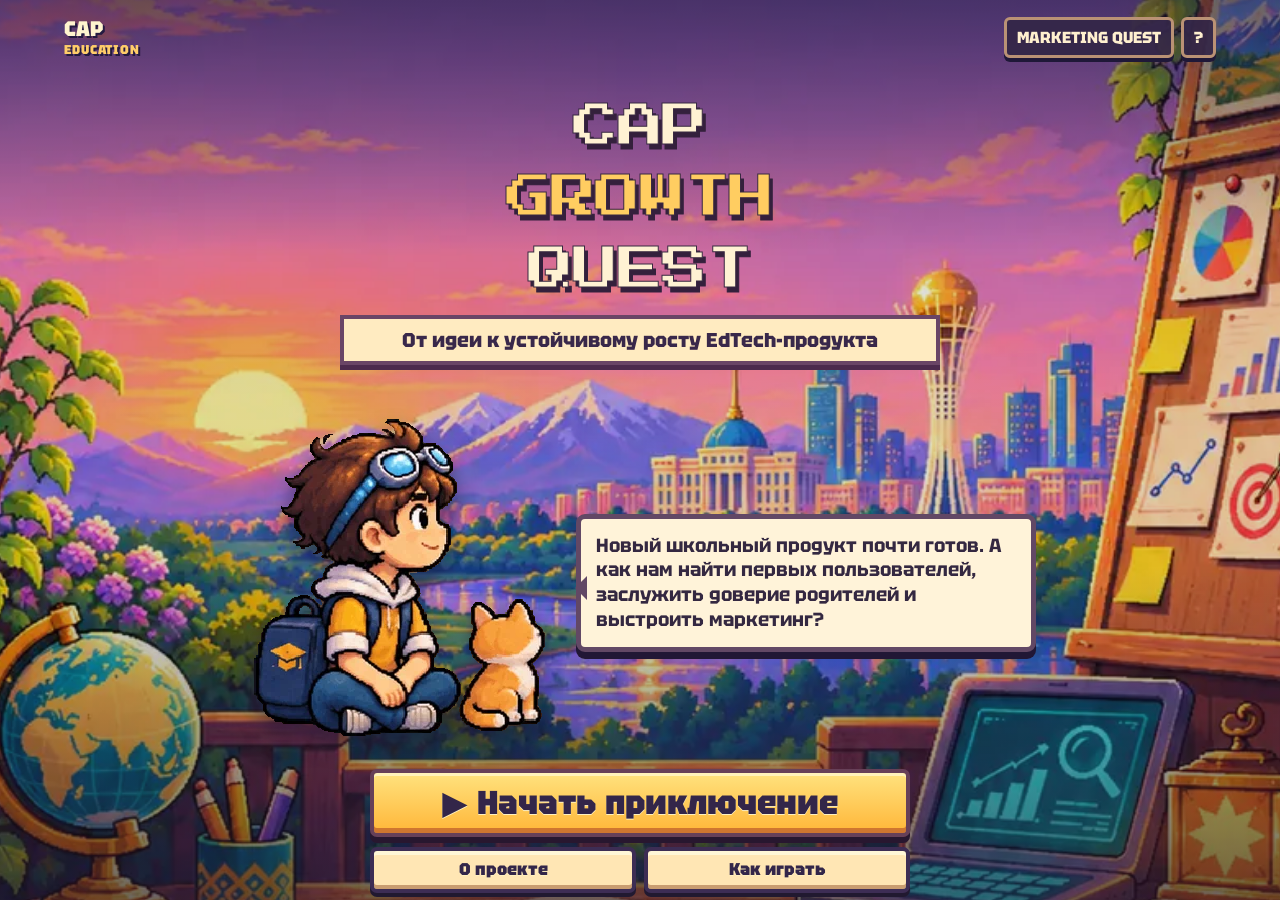
==== index.html @ b2948da9 "Disallow overlapping pipe colors: require four genuinely disjoint routes in dispersed puzzle" ====
<!doctype html>
<html lang="ru">
<head>
<meta charset="utf-8"/>
<meta name="viewport" content="width=device-width,initial-scale=1,viewport-fit=cover"/>
<meta name="theme-color" content="#211a39"/>
<meta name="description" content="CAP Growth Quest — интерактивная маркетинговая стратегия запуска EdTech-продукта в Казахстане."/>
<title>CAP Growth Quest — интерактивная маркетинговая стратегия</title>
<link rel="preconnect" href="https://fonts.googleapis.com"/>
<link rel="preconnect" href="https://fonts.gstatic.com" crossorigin/>
<link href="https://fonts.googleapis.com/css2?family=Press+Start+2P&family=Tektur:wght@400;500;600;700;800;900&display=swap" rel="stylesheet"/>
<style>
:root{--deep:#291f44;--cream:#fff0cc;--gold:#ffcb54;--ink:#332749;--wood:#9b633d;--sea:#47bba6;--shadow:#120e2b;--title:'Press Start 2P',monospace;--body:'Tektur',system-ui,sans-serif;--top:env(safe-area-inset-top,0px);--bottom:env(safe-area-inset-bottom,0px)}
*{box-sizing:border-box}html,body{margin:0;min-width:320px;width:100%;min-height:100%;background:#18122e}body{font-family:var(--body);color:#fff2d6;overflow-x:hidden;font-size:16px}button,input{font:inherit}button{cursor:pointer;touch-action:manipulation}button:focus-visible,[tabindex]:focus-visible{outline:3px dashed #ffe6a4;outline-offset:3px}button:disabled{cursor:default}#app{position:relative;min-height:100svh;min-height:100dvh;overflow:hidden;isolation:isolate}.scene{position:absolute;inset:0;display:none;overflow:hidden;min-height:100svh;min-height:100dvh}.scene.active{display:block;animation:scene-in .45s ease-out}@keyframes scene-in{from{opacity:.4}to{opacity:1}}.backdrop{position:absolute;inset:0;overflow:hidden;background:#493b75}.backdrop img{position:absolute;width:100%;height:100%;object-fit:cover;object-position:var(--focus-x,50%) var(--focus-y,65%);pointer-events:none;user-select:none;filter:brightness(.88) saturate(1.06);transform:scale(var(--zoom,1));transform-origin:50% 50%}.backdrop:after{content:"";position:absolute;inset:0;background:linear-gradient(180deg,#1b183b9a 0%,transparent 28%,transparent 63%,#21172d99 100%);pointer-events:none}.backdrop .weather{position:absolute;inset:0;pointer-events:none;opacity:.37;background:radial-gradient(ellipse 50% 8% at 50% 44%,#ffe09b55,transparent 100%);animation:glow 8s ease-in-out infinite alternate}@keyframes glow{to{opacity:.72;transform:translateY(-6px)}}
#home{--focus-x:53%;--focus-y:60%}#research{--focus-x:52%;--focus-y:70%}#strategy{--focus-x:54%;--focus-y:69%}#pilot{--focus-x:52%;--focus-y:66%}#content{--focus-x:51%;--focus-y:74%}#scale{--focus-x:53%;--focus-y:65%}#final{--focus-x:52%;--focus-y:66%}
@media(min-aspect-ratio: 11/10){#home{--focus-x:53%;--focus-y:73%;--zoom:1.05}#strategy{--focus-x:56%;--focus-y:77%;--zoom:1.02}#pilot{--focus-x:55%;--focus-y:74%;--zoom:1.02}#content{--focus-x:58%;--focus-y:75%;--zoom:1.15}#scale{--focus-x:57%;--focus-y:78%;--zoom:1.08}}
@media(min-aspect-ratio: 19/10){#content{--focus-x:61%;--focus-y:78%;--zoom:1.2}#home{--focus-y:79%;--zoom:1.1}}
.layout{position:relative;z-index:2;min-height:100svh;min-height:100dvh;width:min(100%,1320px);margin:auto;padding:calc(12px + var(--top)) clamp(14px,3vw,38px) calc(16px + var(--bottom));display:flex;flex-direction:column;gap:12px}.hud{display:flex;align-items:center;justify-content:space-between;gap:8px;min-height:50px;flex-shrink:0}.brand{font-size:clamp(13px,3.5vw,21px);font-weight:900;line-height:1;color:#fff4ce;text-shadow:2px 2px #241a41;white-space:nowrap}.brand small{font-size:.61em;display:block;color:#ffcd69;letter-spacing:.07em;margin-top:5px}.hud-right{display:flex;align-items:center;gap:7px}.hud-tag,.hud-btn{border:3px solid #ba9275;background:#332647eb;box-shadow:0 4px #1f1838;color:#fff0cf;border-radius:6px;min-height:40px;display:inline-flex;align-items:center;justify-content:center;padding:7px 10px;font-weight:800;font-size:clamp(12px,2.6vw,16px);text-decoration:none}.hud-btn{gap:7px}.hud-btn:active,.gold-btn:active,.soft-btn:active{transform:translateY(3px);box-shadow:0 1px #1f1838}.hud-tag{gap:6px}.hud-icon{width:21px;height:21px;image-rendering:pixelated}.hud-title{font-family:var(--title);font-size:clamp(7px,1.5vw,11px);letter-spacing:0;white-space:nowrap}.chap-head{padding:15px 15px 13px;border:4px solid #644461;background:#29243eea;box-shadow:0 6px #1e1832;border-radius:5px;color:#fff1d0}.chapter-kicker{font-weight:900;font-size:12px;color:#ffce72;letter-spacing:.09em}.chapter-title,.dialog-title,.final-title{font-family:var(--title);font-weight:400;font-size:clamp(11px,2.55vw,19px);line-height:1.7;margin:7px 0 8px;color:#ffe9a6;overflow-wrap:break-word}.chap-head p{margin:0;font-weight:600;line-height:1.36;font-size:clamp(14px,3vw,17px)}.spacer{flex:1;min-height:20px}.bottom-stack{display:grid;gap:10px;flex-shrink:0}.panel{background:#fff0ce;border:5px solid #6b4b69;box-shadow:0 6px #251a34,inset 0 0 0 4px #d6b58d;border-radius:6px;color:#362a4a;padding:15px 17px}.panel p{font-weight:600;font-size:clamp(14px,3.5vw,18px);line-height:1.34;margin:4px 0 12px}.panel strong{color:#4e3e62}.dialog-title{font-size:clamp(10px,2.35vw,15px);color:#4e3654;line-height:1.6;margin:0 0 8px}.guide{display:flex;align-items:center;gap:10px}.guide img{width:clamp(64px,13vw,105px);height:auto;align-self:flex-end;image-rendering:pixelated;flex-shrink:0;filter:drop-shadow(0 4px 2px #30223a66)}.guide p{margin:0;font-size:clamp(13px,3vw,17px)}.gold-btn,.soft-btn{border:4px solid #3d2d54;box-shadow:0 6px #211930,inset 0 4px #ffedac,inset 0 -5px #d9832f;background:linear-gradient(#ffdd74,#ffb83d);color:#332649;font-weight:900;font-size:clamp(17px,3.8vw,23px);min-height:55px;line-height:1.04;display:flex;align-items:center;justify-content:center;gap:8px;text-align:center;padding:10px 15px;width:100%;border-radius:7px;text-shadow:0 1px #fff1c0}.gold-btn[disabled]{filter:grayscale(.68) saturate(.5);background:#c0b1a6;box-shadow:0 4px #211930;opacity:.92;font-size:clamp(15px,3vw,19px)}.soft-btn{background:#ffe6b4;box-shadow:0 4px #211930,inset 0 4px #fff7d7,inset 0 -4px #c99d71;font-size:clamp(13px,3vw,17px);min-height:42px}.mini-icon{display:inline-block;font-size:20px;color:#76528a}.pixel-svg{width:22px;height:22px;flex-shrink:0;image-rendering:pixelated}.ui-icon{width:18px;height:18px;flex-shrink:0;image-rendering:pixelated}.progress{display:flex;gap:5px;margin-top:9px}.progress span{flex:1;height:7px;border:1px solid #d9b18a;background:#584464}.progress span.done{background:#69dbb4}
/* intro */
#home .layout{justify-content:space-between}.logo-wrap{text-align:center;margin:clamp(10px,2vh,30px) auto 0;width:min(100%,680px)}.logo-hat{display:block;width:52px;margin:0 auto 8px;filter:drop-shadow(0 3px #392343)}.main-logo{font-family:var(--title);font-size:clamp(19px,5.2vw,46px);line-height:1.55;letter-spacing:-.03em;color:#fff2d3;-webkit-text-stroke:1px #392942;filter:drop-shadow(3px 5px 0 #34203c)}.main-logo span{display:block;color:#ffcd61}.ribbon{background:#ffebc1;border:4px solid #6a4566;color:#39284a;margin:9px auto 0;padding:9px 16px;max-width:600px;box-shadow:0 5px #4c2a4d;font-weight:800;font-size:clamp(14px,3vw,20px);line-height:1.2}.home-mid{display:flex;align-items:center;justify-content:space-between;gap:12px;min-height:150px}.home-character{width:clamp(162px,28vw,380px);object-fit:contain;image-rendering:pixelated;filter:drop-shadow(0 12px 10px #1c163b88)}.speech{max-width:430px;background:#fff3d9;border:5px solid #624865;color:#342841;border-radius:9px;padding:15px 15px;box-shadow:0 7px #211735;position:relative;font-size:clamp(13px,2.9vw,19px);line-height:1.3;font-weight:700}.speech:before{content:"";position:absolute;left:-18px;top:45%;border:12px solid transparent;border-right-color:#624865}.home-actions{width:min(100%,540px);margin:0 auto}.home-actions .gold-btn{min-height:68px;font-size:clamp(22px,5.2vw,33px)}.home-sub{display:flex;gap:8px;margin-top:10px}.home-sub .soft-btn{width:50%}
/* research: panoramically explore the illustrated space */
.explore{position:relative;width:100%;height:clamp(215px,36dvh,440px);border:6px solid #a67c62;box-shadow:0 8px #2a2240;background:#251c45;overflow:hidden}.explore-scroll{height:100%;width:100%;overflow:auto hidden;scrollbar-width:none;touch-action:pan-x;overscroll-behavior-x:contain;scroll-behavior:smooth}.explore-scroll::-webkit-scrollbar{display:none}.explore-world{position:relative;height:100%;width:max(100%,760px);background:url('assets/scenes/research.webp') center center/100% 100% no-repeat}.clue{position:absolute;transform:translate(-50%,-50%);width:clamp(52px,6vw,88px);height:clamp(52px,6vw,88px);border:3px dashed #fff2c0;border-radius:50%;background:#f6bc514a;box-shadow:0 0 0 3px #322348a0,0 0 22px #ffe7ab;animation:pulse 2.4s ease-in-out infinite;color:white;display:grid;place-items:center}.clue.done{opacity:.08;pointer-events:none}.clue[data-clue="parent"]{left:19%;top:69%}.clue[data-clue="market"]{left:54%;top:74%}.clue[data-clue="feedback"]{left:87%;top:47%}@keyframes pulse{50%{box-shadow:0 0 0 4px #322348a0,0 0 9px #ffe7ab;transform:translate(-50%,-50%) scale(.91)}}.pan-arrow{position:absolute;top:38%;width:41px;height:64px;border:3px solid #e2b97f;background:#2c2246dd;color:#fff1d0;box-shadow:0 4px #211830;z-index:4;display:grid;place-items:center;font-size:23px;border-radius:5px}.pan-arrow.left{left:5px}.pan-arrow.right{right:5px}.pan-arrow:disabled{opacity:.28}.pan-bar{position:absolute;top:9px;left:28%;right:28%;height:7px;background:#252040bb;border:1px solid #ffdfaa;pointer-events:none;z-index:4}.pan-bar span{display:block;height:100%;background:#ffcc66;position:relative}.clue-chip-row{display:flex;gap:8px;flex-wrap:wrap}.clue-chip{font-size:clamp(13px,2.75vw,17px);font-weight:800;flex:1;min-width:70px;background:#4a3a5e;color:#e6d8d6;padding:6px;text-align:center;border:2px solid #80647a}.clue-chip.done{background:#316b5f;color:#ffedca;border-color:#71caa7}
/* strategy dragging */
.board{background:#28243edb;border:5px solid #a27c67;box-shadow:0 7px #241b35;padding:12px;border-radius:5px}.board-caption{font-weight:800;color:#ffe2a5;font-size:clamp(13px,2.5vw,17px);margin:0 0 8px}.road-slots{display:grid;grid-template-columns:repeat(5,minmax(0,1fr));gap:6px}.road-slot{background:#3f3a58;color:#fff4d2;border:2px dashed #d2b58b;min-height:75px;padding:6px 3px;border-radius:4px;display:flex;align-items:center;justify-content:center;flex-direction:column;gap:4px;font-size:clamp(10px,2vw,14px);font-weight:700;line-height:1.1;word-break:break-word}.road-slot:before{content:attr(data-step);font-size:11px;color:#f8d485}.road-slot.filled{background:#357667;border-style:solid;border-color:#a1e5c0}.cards-bank{display:flex;flex-wrap:wrap;gap:7px;margin-top:10px}.strategy-card{border:3px solid #754e6a;background:#ffedc6;box-shadow:0 3px #242039;padding:9px 10px;color:#3b2c50;font-weight:900;font-size:clamp(12px,2.8vw,18px);border-radius:3px;touch-action:none;min-height:43px}.strategy-card.selected{border-color:#6decc2;background:#fff8d2;box-shadow:0 0 0 3px #59ccac}.strategy-card:disabled{opacity:.38;cursor:default}.drag-ghost{position:fixed;transform:translate(-50%,-50%);z-index:100;pointer-events:none;background:#ffdf80;border:3px solid #603d67;box-shadow:0 7px #1c1533;padding:12px;color:#302544;font-weight:900;white-space:nowrap}.feedback{font-size:clamp(13px,3vw,18px);line-height:1.3;font-weight:650}.feedback.ok{color:#286b54}
/* pilot */
.funnel{background:#25213fe8;border:5px solid #97745e;box-shadow:0 7px #231832;padding:13px;display:grid;gap:9px}.funnel-kicker{font-size:12px;color:#ffe3ae;font-weight:900}.funnel-row{display:grid;grid-template-columns:repeat(3,1fr);gap:8px}.metric{border:3px solid #b18c76;background:#fff0d1;color:#382c4c;padding:10px 4px;text-align:center}.metric b{display:block;font-size:clamp(23px,5vw,38px);line-height:1.15}.metric span{font-size:clamp(12px,2.3vw,15px);font-weight:700}.issue-row{display:grid;grid-template-columns:1fr 1fr;gap:8px}.issue{border:3px solid #997880;background:#413452;color:#ffebd4;padding:11px 7px;min-height:76px;font-size:clamp(12px,2.55vw,17px);font-weight:700;line-height:1.2;text-align:center}.issue.discovered{border-color:#a0e3be;background:#266455;color:#fff8d5}.issue-title{font-weight:900;color:#ffe4aa;margin-bottom:5px}.mini-note{font-size:12px;color:#eddbc4;line-height:1.28}
/* connections */
.links-board{background:#202844ed;border:5px solid #94765f;padding:12px;box-shadow:0 7px #231b36}.links-area{position:relative;display:grid;grid-template-columns:1fr 1fr;gap:clamp(40px,13vw,140px);min-height:310px}.links-col{display:grid;grid-template-rows:repeat(4,1fr);gap:8px;z-index:2}.link-node{border:3px solid #9b7a91;border-radius:4px;background:#3f5169;color:#fff2d7;min-height:58px;padding:5px 7px;font-size:clamp(12px,2.6vw,18px);font-weight:800;line-height:1.15;display:flex;align-items:center;justify-content:center;text-align:center}.link-node.active{background:#b47a3c;border-color:#ffe4a4;color:#291f43}.link-node.done{background:#2d7b67;border-color:#91dfbd}.link-node:disabled{opacity:.86}.links-svg{position:absolute;inset:0;width:100%;height:100%;pointer-events:none;z-index:1;overflow:visible}
/* economics */
.economy{background:#fff0cf;border:5px solid #715069;box-shadow:0 7px #231a35;padding:14px 16px;color:#302344}.model-note{font-size:12px;font-weight:750;color:#785f70;margin:0 0 9px}.range-row{margin:10px 0;display:grid;gap:5px}.range-head{display:flex;justify-content:space-between;gap:8px;font-size:clamp(13px,3vw,17px);font-weight:750}.range-head b{white-space:nowrap}.range-row input{width:100%;accent-color:#a86c45;height:20px;touch-action:pan-y}.numbers{display:grid;grid-template-columns:repeat(3,1fr);gap:7px;margin-top:13px}.numbers .metric{padding:9px 4px;border-color:#b79877}.numbers .metric b{font-size:clamp(16px,4vw,27px)}.numbers .metric span{font-size:11px}.model-warning{font-size:12px;color:#675365;margin:9px 0 0;font-weight:600}.successbar{background:#533a5a;color:#fff2d4;padding:9px;margin-top:10px;font-size:14px;font-weight:750;text-align:center}.successbar.win{background:#287561}
/* finale */
.final-scroll{flex:1;min-height:0;overflow:auto;padding-right:3px;scrollbar-width:thin}.final-card{background:#fff1d2;color:#322747;border:5px solid #735069;box-shadow:0 7px #271e35;padding:16px}.final-title{text-align:center;font-size:clamp(14px,3vw,23px);color:#593d64;line-height:1.65}.final-card p{font-weight:600;font-size:clamp(14px,2.65vw,19px);line-height:1.4}.phase{border:3px solid #c79d75;background:#fff8e8;margin:10px 0;padding:12px 13px;color:#3a2c4b}.phase strong{font-family:var(--title);font-size:clamp(9px,1.6vw,12px);line-height:1.65;display:block;margin-bottom:6px;color:#386758}.phase p{margin:0;font-size:clamp(13px,2.3vw,17px)}.pill-row{display:flex;gap:6px;flex-wrap:wrap}.pill-row span{padding:5px 9px;background:#e3c99e;color:#463450;font-size:clamp(11px,2vw,14px);font-weight:800;border:2px solid #b18d73}
/* responsive refinements */
@media(max-width:640px){.layout{gap:9px}.chap-head{padding:11px 12px}.chapter-title{font-size:clamp(10px,2.65vw,13px);line-height:1.65}.chap-head p{font-size:13px}.panel{padding:11px 12px}.panel p{font-size:13px}.bottom-stack{gap:7px}.guide img{width:56px}.guide p{font-size:12px}.home-mid{flex-direction:column;align-items:stretch;justify-content:center;gap:0}.home-character{width:clamp(130px,38vw,210px);margin:auto 0 auto 0}.speech{max-width:100%;font-size:clamp(13px,3.15vw,16px);padding:12px 14px}.speech:before{top:-17px;left:30px;border:9px solid transparent;border-bottom-color:#624865}.logo-wrap{margin-top:4px}.main-logo{font-size:clamp(18px,5.5vw,26px)}.ribbon{font-size:14px;padding:8px}.home-actions .gold-btn{min-height:62px}.funnel{padding:10px;gap:7px}.explore{height:clamp(190px,33dvh,320px)}.road-slots{gap:3px}.road-slot{min-height:66px;font-size:10px;padding:5px 2px}.board{padding:10px}.cards-bank{gap:6px}.strategy-card{font-size:13px;min-height:40px;padding:6px}.links-area{min-height:265px;gap:32px}.link-node{min-height:47px;padding:3px;font-size:12px}.economy{padding:9px 12px}.range-row{margin:7px 0}.range-head{font-size:13px}.numbers .metric b{font-size:19px}}
@media(max-height:730px) and (max-width:640px){.layout{padding-top:calc(8px + var(--top));padding-bottom:calc(9px + var(--bottom));gap:6px}.hud{min-height:40px}.hud-btn,.hud-tag{min-height:33px;padding:5px 7px}.chap-head{padding:8px 10px}.chapter-title{margin:4px 0}.chapter-kicker{font-size:10px}.explore{height:27dvh;min-height:140px}.guide img{width:42px}.panel p{margin:3px 0 6px}.gold-btn{min-height:45px;padding:7px}.home-character{width:28vw}.home-mid{flex-direction:row}.speech{font-size:12px}.road-slot{min-height:53px}.links-area{min-height:215px}.link-node{min-height:38px}.economy .range-row{margin:3px 0}.model-note,.model-warning{font-size:10px}}
@media(min-width:900px){.layout{padding-inline:clamp(25px,5vw,70px)}.mission-layout{display:grid;grid-template-columns:minmax(340px,1fr) minmax(360px,1fr);grid-template-rows:auto auto 1fr;gap:22px;align-items:start}.mission-layout .hud{grid-column:1/-1}.mission-layout .chap-head{grid-column:1;grid-row:2}.mission-layout .activity{grid-column:2;grid-row:2/4;align-self:center}.mission-layout .bottom-stack{grid-column:1;grid-row:3;align-self:end}.mission-layout .spacer{display:none}.home-mid{justify-content:center}.home-character{width:320px}.speech{max-width:460px}.explore{height:min(64dvh,520px)}.road-slot{min-height:90px}.links-area{min-height:370px}.final-layout{max-width:1100px}.final-card{padding:22px}}
@media(prefers-reduced-motion:reduce){*,*:before,*:after{animation:none!important;transition:none!important;scroll-behavior:auto!important}}

/* CAP Growth Quest v7 — 16-bit illustrated responsive gameplay */
.scene{overflow-y:auto;overscroll-behavior-y:contain}.scene.active{display:block}
.layout{min-height:100dvh}.activity{position:relative;flex:0 1 auto;min-height:0}
.hud{gap:6px}.chap-head{border:4px solid #7b5170;background:linear-gradient(155deg,#302443f5,#2a2745f5);box-shadow:0 6px 0 #1c1935, inset 0 0 0 2px #c38c9a3d}
.chapter-kicker{font-weight:800;letter-spacing:.035em;color:#ffd582}.chapter-title{font-size:clamp(10px,2.7vw,17px);line-height:1.62}
.panel{background:#fff1d2;box-shadow:0 6px #241a35,inset 0 0 0 4px #e0b68a;border-color:#755071}
.dialog-title{line-height:1.7}.gold-btn{border-color:#674058;box-shadow:0 6px #28172f,inset 0 3px #fff2bb,inset 0 -5px #cf762f;background:linear-gradient(#ffe27e,#ffb638)}
/* Mission 1: preserve the photographic pixel-art composition without distortion */
.explore{height:clamp(215px,34dvh,430px);border:5px solid #a77a68;box-shadow:0 6px #291e3d;background:#251c45;flex-shrink:0}
.explore-world{position:relative;height:100%;width:auto;min-width:100%;background:url('assets/scenes/research.webp') center center / cover no-repeat}
.explore-scroll{touch-action:pan-x;overflow:auto hidden;scrollbar-width:none}
.explore-scroll:focus-visible{outline:2px solid #ffdc83;outline-offset:-3px}
.clue{width:clamp(33px,9vw,46px);height:clamp(33px,9vw,46px);border:2px solid #ffe39c;background:#f6c4533d;box-shadow:0 0 0 4px #ffcf5d55,0 0 16px #fff1a4;backdrop-filter:blur(1px);border-radius:50%;z-index:3;animation:clue-pulse 1.9s ease-in-out infinite}
.clue:before{content:"";width:9px;height:9px;background:#fff4a8;border-radius:50%;box-shadow:0 0 8px #fff1bd}
.clue.done{opacity:.08}
.clue[data-clue="parent"]{left:11.4%;top:67.5%}.clue[data-clue="market"]{left:35%;top:87%}.clue[data-clue="feedback"]{left:83.3%;top:65.7%}
@keyframes clue-pulse{50%{transform:translate(-50%,-50%) scale(.88);box-shadow:0 0 0 2px #ffcf5d55,0 0 7px #fff1a4}}
.pan-arrow{display:none!important}.pan-bar{top:10px;z-index:5;height:6px}
/* Pipes mission */
.pipes-panel,.jigsaw-panel{background:#2a2345ed;border:5px solid #b98c72;box-shadow:0 7px #1d1934,inset 0 0 0 2px #e6b58a55;border-radius:7px;padding:12px;color:#fff2d7}
.pipes-top,.jigsaw-top{display:flex;align-items:center;justify-content:space-between;gap:10px;font-weight:900;font-size:clamp(13px,3.2vw,18px);margin-bottom:9px;color:#ffe2a0}
.pipes-heading{font-family:var(--title);font-size:clamp(7px,2vw,11px);line-height:1.5}
.pipe-legend{display:grid;grid-template-columns:repeat(2,minmax(0,1fr));gap:5px;margin:0 0 8px}
.pipe-legend-item{background:#fff0ce;border:3px solid #705271;color:#332846;display:flex;gap:7px;align-items:center;min-width:0;text-align:left;padding:6px;min-height:42px;font-size:clamp(11px,2.9vw,15px);font-weight:850;line-height:1.12;border-radius:3px}
.pipe-legend-item small{display:block;font-size:.85em;opacity:.8}.pipe-legend-item.selected{box-shadow:0 0 0 3px var(--pipe-color);background:#fff9e4}.pipe-legend-item.complete{border-color:#7de6aa}
.pipe-dot{width:28px;height:28px;display:grid;place-items:center;background:var(--pipe-color);border:3px solid #403252;color:#2d2441;flex-shrink:0;font-family:var(--title);font-size:10px}
.pipe-board-wrap{display:flex;justify-content:center;overflow:hidden;padding:4px 0}
.pipe-board{display:grid;grid-template-columns:repeat(7,minmax(0,1fr));width:min(100%,360px);aspect-ratio:7 / 8;background:#3b3159;border:4px solid #856680;box-shadow:0 4px #160f2c;touch-action:none}
.pipe-cell{position:relative;min-width:0;min-height:0;aspect-ratio:1;border:1px solid #8b78915c;background:#322949;display:grid;place-items:center;cursor:crosshair;padding:0;overflow:hidden;color:#fff}
.pipe-cell:nth-child(2n){background:#362d50}.pipe-cell:focus-visible{z-index:5}
.pipe-cell svg{position:absolute;inset:0;width:100%;height:100%;overflow:visible}
.pipe-cell.pipe-endpoint{background:#3c3555;box-shadow:inset 0 0 0 2px var(--pipe-color);color:#fff;}
.pipe-cell .endpoint-glyph{font-family:var(--title);font-size:clamp(10px,2.9vw,17px);color:var(--pipe-color);text-shadow:1px 1px #171229}
.pipes-instruction,.jigsaw-instructions{font-size:clamp(12px,3vw,15px);color:#ffe8c1;line-height:1.3;margin:11px 0 8px;min-height:35px}
.pipe-actions{display:grid;grid-template-columns:1fr 1fr;gap:8px}.pipe-actions .soft-btn{min-height:37px;white-space:nowrap;font-size:clamp(12px,3vw,15px);border-width:3px;padding:7px 3px}
/* Growth laboratory */
.growth-economy{padding:12px}.growth-caption{display:flex;justify-content:space-between;align-items:center;gap:8px;font-family:var(--title);font-size:clamp(8px,2.1vw,11px);line-height:1.5;color:#ffe2a0}
.growth-caption small{font-family:var(--body);font-size:12px;font-weight:700;text-align:right;color:#f7e1c6}
.audience-value{text-align:center;background:#fff1d1;color:#3b2b53;padding:9px 7px;margin:10px 0;border:3px solid #c79d78;box-shadow:0 4px #211932}.audience-value span{display:block;font-size:13px;font-weight:800}.audience-value strong{font-family:var(--title);font-weight:400;font-size:clamp(13px,3.8vw,22px);line-height:1.75}
.tier-chips{display:grid;grid-template-columns:repeat(4,minmax(0,1fr));gap:5px;margin:10px 0 15px}.tier-chip{border:2px solid #99748d;background:#fff1cf;color:#473251;font-family:var(--body);font-size:clamp(12px,2.9vw,16px);font-weight:800;padding:6px 1px;min-height:35px}.tier-chip.active{background:#ffcd58;border-color:#fff1aa;box-shadow:0 0 0 2px #5d3e69}
.growth-economy .range-row{margin:10px 0}.growth-economy .range-head{font-size:clamp(13px,3.2vw,16px)}.growth-economy .growth-metrics{display:grid;grid-template-columns:repeat(3,minmax(0,1fr));gap:6px;margin:13px 0}
.growth-metrics .metric{padding:10px 5px;min-width:0}.growth-metrics .metric b{font-size:clamp(14px,3.45vw,23px);overflow-wrap:anywhere;line-height:1.2}.growth-metrics .metric span{font-size:clamp(10px,2.65vw,14px)}
.growth-chart{background:#28223e;border:2px solid #755673;padding:10px;display:grid;gap:7px}.chart-level{display:grid;grid-template-columns:52px 1fr 55px;gap:7px;align-items:center;font-size:clamp(11px,2.9vw,15px);font-weight:800}.chart-level>div{height:12px;background:#48365e;border:1px solid #9976a0}.chart-level i{display:block;background:linear-gradient(90deg,#50e7c0,#ffcb4e);height:100%}.chart-level b{text-align:right;font-size:12px}.growth-economy .model-warning{margin:10px 0 0;font-size:clamp(11px,2.75vw,14px);line-height:1.35}
/* Puzzle mission */
.jigsaw-panel{padding:12px}.jigsaw-top{font-family:var(--title);font-size:clamp(8px,2.1vw,12px)}
.jigsaw-board{position:relative;width:min(100%,350px);aspect-ratio:1;display:grid;grid-template-columns:repeat(3,minmax(0,1fr));grid-template-rows:repeat(3,minmax(0,1fr));margin:auto;background:linear-gradient(#2d254aca,#2d254aca),url('assets/scenes/scale.webp') center 67% / cover;border:4px solid #c69c76;box-shadow:0 5px #1b1532;overflow:hidden}
.jigsaw-slot{position:relative;min-width:0;min-height:0;overflow:hidden;background:#28213a94;border:1px dashed #e6c99d8b;display:grid;place-items:center;color:#f8dfad}
.jigsaw-slot:disabled{opacity:1}.slot-guide{font-family:var(--title);font-size:15px;opacity:.35}.jigsaw-slot.is-placed{border:1px solid #d5a671}
.jigsaw-piece{position:relative;width:100%;height:100%;border:2px solid #fff1be;box-shadow:inset 0 0 0 2px #634765;min-width:0;min-height:0;background-image:linear-gradient(#16112e35,#16112e35),url('assets/scenes/scale.webp');background-size:300% 300%;background-repeat:no-repeat;image-rendering:pixelated;display:grid;place-items:end center;text-align:center;padding:3px;cursor:grab}
.jigsaw-piece span{background:#271d42d9;color:#fff4d6;font-size:clamp(8px,2.35vw,12px);font-weight:850;line-height:1.05;width:100%;padding:3px 1px;text-shadow:1px 1px #21162b}
.jigsaw-tray{display:grid;grid-template-columns:repeat(3,minmax(0,1fr));gap:6px;min-height:84px;margin-top:7px}.jigsaw-tray .jigsaw-piece{height:clamp(53px,14vw,78px);border-width:3px}.jigsaw-tray .jigsaw-piece.selected{outline:3px solid #ffd668;outline-offset:0;filter:brightness(1.15)}
#puzzle .bottom-stack .guide img{width:clamp(58px,13vw,95px)}
@media(max-width:420px){.layout{gap:9px;padding:calc(10px + var(--top)) 12px calc(13px + var(--bottom))}.chap-head{padding:10px 12px}.chapter-title{font-size:clamp(10px,2.65vw,12px);margin:5px 0}.chap-head p{font-size:clamp(13px,3.6vw,15px)}.panel{padding:10px 12px}.panel p{font-size:13px}.dialog-title{font-size:10px}.gold-btn{min-height:49px}.explore{height:clamp(213px,32dvh,330px)}.clue-chip{font-size:clamp(12px,3vw,14px)}.pipes-panel{padding:8px}.pipe-board{width:min(100%,310px)}.pipes-instruction{margin:6px 0;font-size:12px}.pipe-legend-item{min-height:34px;padding:3px 4px}.pipe-dot{width:22px;height:22px;font-size:8px}.jigsaw-board{width:min(100%,300px)}.jigsaw-panel{padding:8px}.jigsaw-instructions{font-size:12px}.jigsaw-tray .jigsaw-piece{height:55px}.growth-economy{padding:8px}.growth-chart{padding:5px}}
@media(max-height:760px) and (max-width:480px){.explore{height:clamp(185px,29dvh,270px)}.pipes-panel{padding:6px}.pipe-board{width:min(100%,282px)}.pipe-legend-item{min-height:30px}.jigsaw-board{width:min(100%,258px)}.jigsaw-tray .jigsaw-piece{height:45px}}
@media(prefers-reduced-motion:reduce){.clue{animation:none}}


/* Finishing touches: keep exact aspect ratio on desktop, crop-free puzzle success */
@media(min-width:800px){#research .explore{width:min(100%,1100px);height:min(65vw,620px);margin-inline:auto}#research .activity{max-width:1100px;margin-inline:auto;width:100%}}
.jigsaw-piece em{font-style:normal;color:#ffda72}.jigsaw-board .jigsaw-piece{pointer-events:none}
#puzzle .jigsaw-tray:empty{display:none}

.jigsaw-tray .jigsaw-piece{touch-action:none;user-select:none}.drag-preview{box-shadow:0 6px 14px #100922aa;transform:scale(1.05);opacity:.92}

/* Mission 2: validated stage feedback; filled does not imply correct. */
#strategy .road-slot{position:relative;transition:background-color .18s,border-color .18s,box-shadow .18s}
#strategy .road-slot.filled{background:#4c425f;border-color:#c4a77f;border-style:solid;color:#fff5dd}
#strategy .road-slot.validated{background:#276b57;border:3px solid #9ae8b7;box-shadow:inset 0 0 0 2px #205b4b,0 0 9px #76e8ae55;color:#f5ffdc;opacity:1;cursor:default}
#strategy .road-slot.needs-review{background:#624054;border:3px solid #ffba67;box-shadow:inset 0 0 0 2px #78465a;color:#fff4dc}
#strategy .road-slot.validated::after,#strategy .road-slot.needs-review::after{position:absolute;top:-9px;right:-6px;width:22px;height:22px;display:grid;place-items:center;border:2px solid #322a4b;border-radius:3px;font:900 16px/1 'Tektur',sans-serif;text-shadow:none}
#strategy .road-slot.validated::after{content:'✓';background:#a2edac;color:#164d38}
#strategy .road-slot.needs-review::after{content:'!';background:#ffbd67;color:#683c28}
#strategy .road-slot:focus-visible{outline:3px solid #fff1a6;outline-offset:2px}
@media(max-width:640px){#strategy .road-slot.validated::after,#strategy .road-slot.needs-review::after{top:-8px;right:-4px;width:19px;height:19px;font-size:13px}}


/* FINITE PIPE PUZZLE — selectable inventory, rotation, eraser, and connected flow */
#content .pipe-board{touch-action:manipulation}
#content .pipe-cell{touch-action:manipulation;cursor:pointer;border-color:#b9a9bc4f}
#content .pipe-cell.pipe-used{background:#403957}
#content .pipe-cell.pipe-lit{background:#40536b;box-shadow:inset 0 0 7px #8be9ff88}
#content .pipe-cell.pipe-endpoint{cursor:default}
#content .pipe-cell:disabled{opacity:1}
#content .pipe-legend-item{min-height:39px;position:relative;padding:5px 7px}
#content .pipe-legend-item.complete{background:#d1f2d6;border-color:#79dfad}
#content .pipe-ok{font-size:21px;font-weight:900;color:#216749;margin-left:auto}
#content .pipe-inventory{display:grid;grid-template-columns:repeat(3,minmax(0,1fr));gap:6px;margin:3px 0 9px}
#content .pipe-tool{display:grid;grid-template-columns:36px minmax(0,1fr);grid-template-rows:1fr 1fr;column-gap:6px;align-items:center;min-width:0;min-height:58px;border:3px solid #977a8c;background:#f9eac9;color:#352b4a;box-shadow:0 4px #191629;padding:5px;cursor:grab;touch-action:none}
#content .pipe-tool.selected{background:#fff9e4;border-color:#78e2b8;box-shadow:0 0 0 2px #459c7d,0 4px #191629}
#content .pipe-tool:disabled{opacity:.53;cursor:default}
#content .pipe-tool-image{display:grid;place-items:center;grid-row:1/3;width:36px;height:36px;border:2px solid #796b8c;background:#3a3554}
#content .pipe-tool-image svg{width:100%;height:100%}
#content .pipe-tool-title{font-family:var(--body);font-size:clamp(12px,2.55vw,15px);font-weight:900;line-height:1.05;text-align:left}
#content .pipe-tool-qty{font-family:var(--body);font-size:clamp(12px,2.45vw,15px);font-weight:800;text-align:left;color:#674e78}
#content .pipe-erase-symbol{font:900 32px/1 var(--body);color:#ffd0aa}
#content .pipe-terminal{position:absolute;inset:0;pointer-events:none}
#content .pipe-terminal::before{content:"";position:absolute;top:39%;height:22%;width:50%;background:var(--pipe-color);border-top:2px solid #21192f;border-bottom:2px solid #21192f}
#content .pipe-terminal.start::before{left:50%}
#content .pipe-terminal.finish::before{left:0}
#content .endpoint-glyph{position:relative;z-index:1;background:#332a4b;border:2px solid var(--pipe-color);border-radius:3px;padding:1px 3px}
.pipe-ghost{position:fixed;width:46px;height:46px;transform:translate(-50%,-50%);background:#35304d;border:3px solid #ffe09a;box-shadow:0 4px #201730;pointer-events:none;z-index:999}
.pipe-ghost svg{display:block;width:100%;height:100%}
#content .pipe-actions .soft-btn:disabled{opacity:.46}
@media(max-width:420px){
 #content .pipes-panel{padding:7px}
 #content .pipe-legend{gap:4px;margin-bottom:5px}
 #content .pipe-legend-item{min-height:32px;padding:3px 5px}
 #content .pipe-inventory{gap:4px;margin:2px 0 7px}
 #content .pipe-tool{grid-template-columns:29px minmax(0,1fr);min-height:47px;padding:3px;border-width:2px;column-gap:3px}
 #content .pipe-tool-image{width:29px;height:29px}
 #content .pipe-tool-title{font-size:11px}
 #content .pipe-tool-qty{font-size:12px}
 #content .pipe-board{width:min(100%,286px)}
 #content .pipes-instruction{font-size:11px;line-height:1.25;min-height:35px}
}
@media(max-height:760px) and (max-width:480px){#content .pipe-board{width:min(100%,260px)}}



/* Mission 4 v9: compact 8x8 without map dragging or zoom. */
#content{overflow-y:auto;overflow-x:hidden;overscroll-behavior-y:contain}
#content .layout.mission-layout{
 display:flex!important;flex-direction:column;align-items:stretch;justify-content:flex-start;
 gap:10px;width:min(100%,760px);height:auto!important;min-height:100dvh!important;
 max-height:none!important;overflow:visible!important;
 padding-top:calc(12px + var(--top));padding-bottom:calc(24px + var(--bottom));
}
#content .mission-layout>.hud,#content .mission-layout>.chap-head,
#content .mission-layout>.activity-pipes,#content .mission-layout>.bottom-stack{
 position:relative;display:block;width:100%;max-width:100%;min-width:0;flex:none;
 grid-area:auto!important;grid-column:auto!important;grid-row:auto!important;
 align-self:stretch!important;inset:auto;
}
#content .mission-layout>.hud{display:flex;min-height:40px}
#content .mission-layout>.spacer{display:none!important}
#content .mission-layout>.activity-pipes{z-index:2}
#content .mission-layout>.bottom-stack{z-index:1;display:grid;gap:8px;margin-top:7px}
#content .pipes-panel{width:100%;max-width:none!important;margin:0!important;padding:10px}
#content .pipe-board-wrap{
 position:relative;display:flex;justify-content:center;align-items:center;
 width:100%;height:auto;min-height:0;overflow:visible;padding:7px 0;
 background:none;border:0;box-shadow:none;cursor:default;touch-action:manipulation;
}
#content .pipe-board{
 position:relative;left:auto;top:auto;display:grid;
 grid-template-columns:repeat(8,minmax(0,1fr));grid-template-rows:repeat(8,minmax(0,1fr));
 width:min(100%,460px);max-width:460px;min-width:0;height:auto;aspect-ratio:1;
 border:4px solid #8b6e83;box-shadow:0 5px #150f2c;
 transform:none!important;touch-action:manipulation;will-change:auto;
}
#content .pipe-cell{position:relative;width:100%;height:100%;min-width:0;min-height:0;aspect-ratio:1;touch-action:manipulation;overflow:hidden;border:1px solid #987dac66}
#content .pipe-cell.pipe-wall{background:#765a6b;border:2px solid #c39587;box-shadow:inset -4px -4px #4e405d,inset 3px 3px #d7ab82}
#content .pipe-wall-shine{position:absolute;left:12%;top:13%;width:45%;height:12%;background:#e6bf90;box-shadow:3px 10px 0 -1px #9e7187,-2px 19px 0 -1px #533d58}
#content .pipe-cell.pipe-used{background:#403857}
#content .pipe-cell.pipe-lit{background:#475775;box-shadow:inset 0 0 5px #74eaff88}
#content .pipe-cell.pipe-endpoint{cursor:default;background:#312946;border:2px solid var(--pipe-color);box-shadow:inset 0 0 6px var(--pipe-color)}
#content .pipe-terminal{position:absolute;inset:0;pointer-events:none}
#content .pipe-terminal::before{content:'';position:absolute;background:var(--pipe-color);border:2px solid #22192f}
#content .pipe-terminal.pipe-t-E::before{left:50%;top:39%;width:50%;height:22%}
#content .pipe-terminal.pipe-t-W::before{left:0;top:39%;width:50%;height:22%}
#content .pipe-terminal.pipe-t-N::before{left:39%;top:0;width:22%;height:50%}
#content .pipe-terminal.pipe-t-S::before{left:39%;top:50%;width:22%;height:50%}
#content .endpoint-glyph{position:relative;z-index:1;font-size:clamp(11px,3vw,15px);border:2px solid var(--pipe-color);background:#332a4b;color:#fff5cf;padding:1px 2px}
#content .pipe-legend-item{min-height:34px}
#content .pipe-inventory{margin-top:5px}
#content .pipes-instruction{font-size:12px;line-height:1.25;margin:7px 0 5px;min-height:0}
#content .pipe-actions .soft-btn{min-height:33px}
#content .bottom-stack .panel,#content .bottom-stack .gold-btn{position:relative;inset:auto;transform:none;width:100%}
@media(max-width:420px){
 #content .layout.mission-layout{gap:8px}
 #content .chap-head{padding:9px 11px}
 #content .chap-head p{font-size:13px;line-height:1.3}
 #content .pipe-legend{gap:4px;margin-bottom:4px}
 #content .pipe-legend-item{min-height:31px}
 #content .pipe-inventory .pipe-tool{min-height:43px}
 #content .pipes-instruction{font-size:11px}
 #content .pipe-actions .soft-btn{min-height:30px}
 #content .pipe-board{width:min(100%,355px)}
 #content .bottom-stack .guide img{width:58px}
 #content .bottom-stack .guide p{font-size:13px}
}
@media(min-width:900px){#content .layout.mission-layout{width:min(100%,840px);padding-inline:clamp(22px,3vw,40px)}#content .pipe-board{width:min(100%,500px);max-width:500px}}


/* Research Mission: desktop mouse drag + wheel + visible panorama arrows. */
#research .explore{position:relative}
#research .explore-scroll{cursor:grab;scroll-behavior:auto!important;overscroll-behavior-x:contain;user-select:none;-webkit-user-select:none}
#research .explore-scroll.research-dragging{cursor:grabbing}
#research .explore-scroll .clue{user-select:none;-webkit-user-select:none}
#research .pan-arrow{display:grid!important;position:absolute;z-index:7;top:50%;transform:translateY(-50%);width:42px;height:55px;min-height:0;place-items:center;padding:0;font-size:24px;line-height:1;color:#fff5ca;border:3px solid #efc68e;border-radius:5px;background:#2f254dcc;box-shadow:0 4px #1a1532;opacity:1;touch-action:manipulation}
#research .pan-arrow.left{left:6px}
#research .pan-arrow.right{right:6px}
#research .pan-arrow:disabled{opacity:.22;pointer-events:none}
#research .research-pan-help{position:absolute;left:50%;bottom:10px;transform:translateX(-50%);z-index:5;background:#272038db;border:1px solid #ffdda0a8;box-shadow:0 2px #110d25;color:#fff3d4;font-size:clamp(10px,1.2vw,12px);font-weight:800;line-height:1.25;white-space:nowrap;padding:4px 8px;pointer-events:none;text-shadow:0 1px #151025}
#research .pan-bar{top:9px;z-index:6}
@media(min-width:900px){
 #research .layout.mission-layout{grid-template-columns:minmax(300px,.88fr) minmax(425px,1.12fr);grid-template-rows:auto auto 1fr;align-items:start;gap:15px 22px}
 #research .mission-layout>.activity{align-self:start}
 #research .mission-layout>.bottom-stack{align-self:start}
 #research .explore{height:clamp(310px,51dvh,480px)!important}
}
@media(max-width:600px){
 #research .pan-arrow{width:29px;height:40px;font-size:17px;border-width:2px}
 #research .pan-arrow.left{left:2px}
 #research .pan-arrow.right{right:2px}
 #research .research-pan-help{font-size:9px;bottom:5px;max-width:80%;overflow:hidden;text-overflow:ellipsis}
}


/* Four marketing achievements: hidden until the matching flow is connected. */
#content .pipe-achievement-chip{position:relative;min-width:0;gap:6px;transition:background .2s,border-color .2s}
#content .pipe-achievement-chip.locked{background:#40354f;border-color:#776478;color:#dbcce2;box-shadow:inset 0 0 0 2px #261e38}
#content .pipe-achievement-chip.locked .pipe-dot{filter:saturate(.72);opacity:.9}
#content .pipe-achievement-chip.locked .pipe-secret-name{opacity:.73}
#content .pipe-achievement-chip.unlocked{background:#fff0cf;color:#36294a;border-color:var(--pipe-color)}
#content .pipe-achievement-chip.complete{background:#dcf8e1;border-color:#7adca2;box-shadow:inset 0 0 0 2px #84dca53d}
#content .pipe-secret-name{display:block;flex:1;min-width:0;overflow-wrap:anywhere;font-size:clamp(9px,1.65vw,13px);font-weight:900;line-height:1.15}
#content .pipe-secret-name>span{display:block}
#content .pipe-secret-name small{font-family:var(--body);font-size:clamp(10px,1.6vw,12px);letter-spacing:0;font-weight:800;margin-top:4px;opacity:1}
#content .pipe-secret-state{flex-shrink:0;margin-left:auto;font-size:14px}
#content .pipe-achievement-chip.unlocked .pipe-secret-state{color:#357664}
#content .pipe-achievement{width:100%;display:flex;gap:10px;align-items:center;background:linear-gradient(120deg,#274d47,#314755);border:3px solid var(--pipe-color,#9deacb);box-shadow:inset 0 0 0 2px #17313e,0 4px #16152b;padding:10px 12px;margin:4px 0 12px;color:#fff9de}
#content .pipe-achievement[hidden]{display:none!important}
#content .pipe-achievement-icon{width:36px;height:36px;flex-shrink:0;display:grid;place-items:center;color:var(--pipe-color);font-size:29px;text-shadow:0 0 12px var(--pipe-color)}
#content .pipe-achievement>div{flex:1;min-width:0;display:grid;gap:3px}
#content .pipe-achievement strong{font-family:var(--title);font-size:clamp(8px,1.3vw,10px);color:#ffe1a1;line-height:1.45}
#content .pipe-achievement b{font-size:clamp(14px,2.35vw,19px);color:var(--pipe-color);line-height:1.2}
#content .pipe-achievement small{font-size:clamp(11px,1.8vw,13px);line-height:1.25;color:#ecf9e9}
@keyframes pipe-achievement-reveal{0%{opacity:.1;transform:translateY(-7px) scale(.97)}60%{opacity:1;transform:translateY(2px) scale(1.01)}100%{opacity:1;transform:none}}
#content .pipe-just-unlocked{animation:pipe-achievement-reveal .48s steps(5,end)}
@media(max-width:430px){
 #content .pipe-achievement-chip{min-height:40px;gap:4px;padding:5px 4px}
 #content .pipe-secret-name{font-size:10px}
 #content .pipe-secret-name small{font-size:10px}
 #content .pipe-secret-state{font-size:11px}
 #content .pipe-achievement{padding:7px;gap:6px}
 #content .pipe-achievement-icon{width:27px;height:27px;font-size:22px}
}
@media(prefers-reduced-motion:reduce){#content .pipe-just-unlocked{animation:none}}


/* Mission 2: instant correct/incorrect validation and draggable placed cards. */
#strategy .road-slot{touch-action:none;-webkit-user-select:none;user-select:none}
#strategy .road-slot.filled{cursor:grab;opacity:1}
#strategy .road-slot.filled:active{cursor:grabbing}
#strategy .road-slot.validated{background:#226a51;border:3px solid #74edaa;box-shadow:inset 0 0 0 2px #16543f,0 0 11px #5bd99777;color:#f6ffda;cursor:grab}
#strategy .road-slot.needs-review{background:#8c3346;border:3px solid #ff6680;box-shadow:inset 0 0 0 2px #632b3b,0 0 10px #f2547077;color:#fff5e9;cursor:grab}
#strategy .road-slot.needs-review::after{content:'×';background:#ff7890;color:#562139;border-color:#522a43;font-weight:900}
#strategy .road-slot.validated::after{content:'✓';background:#a2efb8;color:#164d38}
#strategy .strategy-source{opacity:.55!important;transform:scale(.97)}
#strategy .strategy-card{touch-action:none;-webkit-user-select:none;user-select:none}
.strategy-moving-ghost{max-width:min(220px,65vw);white-space:normal;line-height:1.15;text-align:center;z-index:1000}
#strategy #strategy-check:disabled{opacity:.68;cursor:default}
@media(max-width:580px){#strategy .road-slot.filled{font-size:clamp(10px,2.3vw,13px)}#strategy .road-slot.needs-review::after,#strategy .road-slot.validated::after{top:-8px;right:-5px}}


/* 4x4 fifteen puzzle; tiled pixel-art image and one open space. */
#puzzle .fifteen-panel{max-width:100%;padding:clamp(8px,1.8vw,16px)}
#puzzle .fifteen-mini-stats{display:flex;justify-content:space-between;gap:9px;align-items:center;padding:6px 0 10px;color:#f9dfae;font-family:var(--title);font-size:clamp(7px,1vw,10px);line-height:1.5}
#puzzle .fifteen-mini-stats strong{color:#7ef0ce;white-space:nowrap}
#puzzle .jigsaw-board.fifteen-board{display:grid;grid-template-columns:repeat(4,minmax(0,1fr));grid-template-rows:repeat(4,minmax(0,1fr));gap:clamp(3px,.7vw,7px);width:min(100%,480px);max-width:480px;aspect-ratio:1;margin:8px auto 12px;padding:clamp(5px,.8vw,9px);background:#241e40;border:5px solid #c69b7b;box-shadow:inset 0 0 0 3px #49395e,0 7px #17122d;touch-action:none;overflow:hidden;outline-offset:3px}
#puzzle .fifteen-cell{position:relative;display:grid;place-items:center;min-width:0;min-height:0;aspect-ratio:1;width:100%;height:100%;border-radius:4px;padding:0;overflow:hidden;touch-action:none;user-select:none;-webkit-user-select:none}
#puzzle .fifteen-tile{background-image:linear-gradient(180deg,#28214755,#2015319c),url('assets/scenes/scale.webp');background-repeat:no-repeat;background-size:100%,400% 400%;background-position:center,var(--tile-x) var(--tile-y);image-rendering:pixelated;border:3px solid #bf9b82;box-shadow:inset 0 3px #f7d29d,inset 0 -5px #5b425e,0 3px #120d28;color:#fff6ce;text-shadow:2px 2px #33213f,-1px -1px #33213f;font-family:var(--title);font-size:clamp(15px,3.9vw,30px);font-weight:400;line-height:1;cursor:default}
#puzzle .fifteen-movable{border-color:#f6cb76;box-shadow:inset 0 3px #fff0ba,inset 0 -5px #826090,0 0 7px #ffd48a8c;cursor:pointer}
#puzzle .fifteen-tile:active{filter:brightness(1.25)}
#puzzle .fifteen-empty{background:repeating-linear-gradient(135deg,#28203c 0 9px,#352a48 9px 18px);border:3px dashed #866c8b;box-shadow:inset 0 0 8px #100b21;cursor:default}
#puzzle .fifteen-empty:disabled{opacity:1}
#puzzle .fifteen-cell:focus-visible{outline:3px solid #fff5b0;outline-offset:-4px;z-index:2}
#puzzle .fifteen-actions{display:grid;grid-template-columns:1fr 1fr;gap:8px;margin-top:9px}
#puzzle .fifteen-actions .soft-btn{min-height:37px;white-space:nowrap;font-size:clamp(12px,2.4vw,15px);border-width:3px;padding:7px}
#puzzle .fifteen-actions .soft-btn:disabled{opacity:.42}
#puzzle .fifteen-panel .jigsaw-instructions{min-height:0;margin:10px 0 4px;font-size:clamp(12px,2vw,14px);line-height:1.32}
@media(max-width:520px){#puzzle .jigsaw-board.fifteen-board{width:min(100%,380px);gap:3px;border-width:3px;padding:5px}#puzzle .fifteen-tile{border-width:2px;font-size:clamp(13px,4.8vw,22px)}#puzzle .fifteen-mini-stats{font-size:8px}}


/* Invisible-exploration hotspots: subtle translucent pulses, no labels on image. */
#research .clue{
 width:clamp(43px,5vw,53px);height:clamp(43px,5vw,53px);
 border:0;background:transparent;box-shadow:none;overflow:visible;isolation:isolate;
 display:grid;place-items:center;opacity:1;
 animation:none;cursor:pointer;-webkit-tap-highlight-color:transparent;
}
#research .clue::before{
 content:"";position:relative;inset:auto;width:21px;height:21px;
 background:radial-gradient(circle,#fff7d9ac 0 17%,#ffe3a25b 36%,#ffd68b18 66%,transparent 78%);
 border:1px solid #fff8e06e;border-radius:50%;
 box-shadow:0 0 10px 4px #ffe09b45,0 0 22px #fff1bb24;
 opacity:.16;transform:scale(.72);
 animation:research-soft-pulse 6.6s ease-in-out infinite;
 pointer-events:none;
}
#research .clue::after{
 content:"";position:absolute;inset:0;border-radius:50%;
 background:radial-gradient(circle,#fff6cb28 0,transparent 65%);
 opacity:0;transform:scale(.6);pointer-events:none;
 animation:research-soft-aura 6.6s ease-in-out infinite;
}
#research .clue[data-clue="parent"]{left:10.5%;top:68.5%}
#research .clue[data-clue="market"]{left:88%;top:38.5%}
#research .clue[data-clue="feedback"]{left:61%;top:58%}
#research .clue[data-clue="market"]::before,#research .clue[data-clue="market"]::after{animation-delay:-2.2s}
#research .clue[data-clue="feedback"]::before,#research .clue[data-clue="feedback"]::after{animation-delay:-4.4s}
@keyframes research-soft-pulse{
 0%,28%,100%{opacity:.13;transform:scale(.65);box-shadow:0 0 4px #ffe09b18}
 42%{opacity:.78;transform:scale(1.12);box-shadow:0 0 14px 5px #fff1be75}
 55%{opacity:.25;transform:scale(.85);box-shadow:0 0 8px 2px #ffe09b32}
}
@keyframes research-soft-aura{
 0%,26%,65%,100%{opacity:0;transform:scale(.65)}
 42%{opacity:.65;transform:scale(1.22)}
}
#research .clue:is(:hover,:focus-visible)::before{
 opacity:.95!important;transform:scale(1.08)!important;
 background:radial-gradient(circle,#fff9e1e0,#ffe5a279 55%,transparent 76%);
 box-shadow:0 0 16px #fff0b2b5!important;
 animation-play-state:paused;
}
#research .clue:is(:hover,:focus-visible)::after{opacity:.5;animation-play-state:paused}
#research .clue:focus-visible{outline:2px solid #fff0b2;outline-offset:-3px;border-radius:50%}
#research .clue.done{opacity:1;pointer-events:auto;background:transparent;border:0;box-shadow:none;animation:none}
#research .clue.done::before{
 content:"✓";display:grid;place-items:center;
 width:18px;height:18px;background:#2d755eb3;color:#d3ffdb;
 font:800 12px/1 var(--body);border:1px solid #a4efc0a8;
 box-shadow:0 0 7px #73e5ad52;opacity:.8;transform:scale(1);
 animation:none;
}
#research .clue.done::after{content:none;animation:none}
@media(max-width:600px){
 #research .clue{width:44px;height:44px}
 #research .clue::before{width:20px;height:20px}
 #research .clue.done::before{width:17px;height:17px;font-size:11px}
}
@media(prefers-reduced-motion:reduce){
 #research .clue::before,#research .clue::after{animation:none}
 #research .clue::before{opacity:.5;transform:scale(1)}
 #research .clue.done::before{opacity:.8}
}
#research .clue-chip-row{gap:7px;align-items:stretch}
#research .clue-chip{display:flex;align-items:center;justify-content:center;gap:5px;min-height:35px;background:#3b3051;color:#f6e9d8;border:2px solid #947894;font-size:clamp(10px,1.6vw,14px);font-weight:900;letter-spacing:.025em;transition:background .2s,box-shadow .2s}
#research .clue-chip::after{content:'?';font-family:var(--title);font-size:9px;margin-left:auto;opacity:.6}
#research .clue-chip.done{background:#276b54;color:#fff6d4;border-color:#90f0bd;box-shadow:inset 0 0 0 2px #1b513e,0 0 9px #69e0a35c}
#research .clue-chip.done::after{content:'✓';opacity:1;color:#b7ffd3}
#research .research-chip-symbol{font-family:var(--title);font-size:clamp(10px,1.5vw,13px);color:#ffe19d}
#research .clue-chip.done .research-chip-symbol{color:#b7ffda}
#research .bottom-stack .panel{border-color:#b68a7c}
#research #research-copy{line-height:1.35}
#modal.research-reveal .modal-card{position:relative;border:4px solid var(--research-accent,#f4d99b);box-shadow:inset 0 0 0 3px #3c2b50,0 9px #161128;padding-top:clamp(25px,4vw,37px)}
#modal.research-reveal .modal-card::before{content:'✦  ОТКРЫТО НОВОЕ НАПРАВЛЕНИЕ';position:absolute;top:-3px;left:-3px;right:-3px;background:linear-gradient(90deg,#493157,#2f334e);color:var(--research-accent,#ffdeae);border:3px solid var(--research-accent,#ffdeae);font:400 clamp(7px,1.3vw,10px)/1.5 var(--title);text-align:center;padding:5px 8px}
#modal.research-reveal #modal-title{color:var(--research-accent,#ffdeae);text-transform:uppercase;font-size:clamp(12px,2.3vw,19px);line-height:1.5;margin-top:10px}
#modal.research-reveal #modal-copy{line-height:1.5;font-size:clamp(13px,2.2vw,17px)}
#modal.research-reveal #modal-close{background:linear-gradient(#fce1a2,#f8b85a);color:#382744}
@media(max-width:600px){
 #research .clue-chip{min-width:0;padding:4px;gap:3px;font-size:clamp(9px,2.5vw,12px)}
 #research .research-chip-symbol{font-size:10px}
}


</style>
</head>
<body>
<main id="app" aria-label="CAP Growth Quest — интерактивная маркетинговая стратегия">
  <section class="scene active" id="home" aria-label="Главная страница">
    <div class="backdrop"><img src="assets/scenes/home.webp" alt=""/><div class="weather"></div></div>
    <div class="layout">
      <div class="hud"><div class="brand">CAP <small>EDUCATION</small></div><div class="hud-right"><span class="hud-tag">MARKETING QUEST</span><button class="hud-btn" id="home-info" aria-label="Об игре">?</button></div></div>
      <div class="logo-wrap"><div class="main-logo">CAP <span>GROWTH</span> QUEST</div><div class="ribbon">От идеи к устойчивому росту EdTech-продукта</div></div>
      <div class="spacer"></div>
      <div class="home-mid"><picture><source srcset="assets/characters/hero-petting.webp" type="image/webp"><img class="home-character" src="assets/characters/hero-petting.gif" alt="Мальчик в очках и рыжий кот спокойно сидят и смотрят на закат; мальчик гладит кота"/></picture><div class="speech">Новый школьный продукт почти готов. А как нам найти первых пользователей, заслужить доверие родителей и выстроить маркетинг?</div></div>
      <div class="home-actions"><button class="gold-btn" id="start">▶ Начать приключение</button><div class="home-sub"><button class="soft-btn" id="about">О проекте</button><button class="soft-btn" id="how">Как играть</button></div></div>
    </div>
  </section>

  <section class="scene" id="research" aria-label="Миссия 1: открой потенциал CAP Education">
    <div class="backdrop"><img src="assets/scenes/research.webp" alt=""/><div class="weather"></div></div>
    <div class="layout mission-layout">
      <header class="hud"><button class="hud-btn" data-menu>← Меню</button><span class="hud-title">01 / 06</span><div class="hud-tag">◈ <span data-coins>0</span></div></header>
      
      <div class="activity"><div class="explore"><div class="explore-scroll" id="explore-scroll" tabindex="0" aria-label="Панорама исследовательской комнаты. На компьютере зажми левую кнопку мыши и тащи картинку; можно также использовать колесо мыши и стрелки. На телефоне проведи пальцем."><div class="explore-world" id="explore-world"><button class="clue" data-clue="parent" aria-label="Открыть масштабирование: глобус"></button><button class="clue" data-clue="market" aria-label="Открыть данные: аналитика"></button><button class="clue" data-clue="feedback" aria-label="Открыть влияние: город за окном"></button></div></div><button class="pan-arrow left" id="pan-left" type="button" aria-label="Прокрутить панораму влево" title="Листать влево">❮</button><button class="pan-arrow right" id="pan-right" type="button" aria-label="Прокрутить панораму вправо" title="Листать вправо">❯</button><div class="pan-bar" aria-hidden="true"><span id="pan-thumb"></span></div><div class="research-pan-help">↔ Листай панораму · нажимай на объекты</div></div></div>
      <div class="spacer"></div>
      <div class="bottom-stack"><div class="research-nav"><button class="soft-btn research-back" type="button" data-menu>← Назад</button><button class="gold-btn" id="research-next" disabled>Открыто 0 из 3</button></div><div class="panel"><div class="dialog-title" id="research-status">Три опоры роста</div><p id="research-copy">Найди аналитическую доску, глобус и город за окном. Каждая находка раскроет часть будущего CAP.</p><div class="clue-chip-row" role="group" aria-label="Три опоры потенциала"><span class="clue-chip" data-chip="market"><span class="research-chip-symbol">▥</span> ДАННЫЕ</span><span class="clue-chip" data-chip="parent"><span class="research-chip-symbol">◎</span> МАСШТАБ</span><span class="clue-chip" data-chip="feedback"><span class="research-chip-symbol">✦</span> ВЛИЯНИЕ</span></div></div></div>
    <div class="chap-head"><div class="chapter-kicker">МИССИЯ 01 · ПОТЕНЦИАЛ CAP EDUCATION</div><h1 class="chapter-title">Открой потенциал CAP Education</h1><p>Три опоры роста CAP: данные, масштаб, влияние.</p><div class="mission-progress-meta"><span>МАРШРУТ РОСТА</span><strong>01 / 06</strong></div><div class="progress" data-progress></div></div>
</div>
  </section>

  <section class="scene" id="strategy" aria-label="Миссия 2: поймай пять кристаллов и зажги экраны стратегии">
  <div class="backdrop"><img src="assets/scenes/strategy.webp" alt=""/><div class="weather"></div></div>
  <div class="layout mission-layout">
    <header class="hud"><button class="hud-btn" data-menu>← Меню</button><span class="hud-title">02 / 06</span><div class="hud-tag">◈ <span data-coins>0</span></div></header>
    
    <div class="activity"><div class="crystal-game" id="crystal-game">
      <div class="crystal-game-top"><span>КРИСТАЛЛИЧЕСКИЙ ТЕРМИНАЛ CAP</span><strong id="crystal-count">0 / 5</strong></div>
      <div class="crystal-charge-track" aria-hidden="true"><div id="crystal-charge"></div></div>
      <div id="crystal-core-text">CAP · СТРАТЕГИЯ / ОЖИДАНИЕ ЭНЕРГИИ</div>
      
      <div id="crystal-matrix" role="group" aria-label="Пять экранов CAP, каждый соединён проводом с ячейкой для кристалла"></div>

      
      <div class="crystal-rain-zone">
        <div class="crystal-rain-stars" aria-hidden="true"></div>
        <div id="crystal-rain" role="group" aria-label="Кристаллы пяти цветов пролетают сверху вниз. Нажми на кристалл, чтобы поймать."></div>
        
      </div>
      <div id="crystal-help" aria-live="polite">Нажми на летящий кристалл, затем на подсвеченную ячейку. На компьютере можно перетащить кристалл в ячейку сразу.</div>
    </div></div>
    <div class="spacer"></div>
    <div class="bottom-stack"><p id="strategy-feedback" class="crystal-sr-only" aria-live="polite">Каждый цвет включает один экран.</p><button class="gold-btn" id="strategy-check" style="display:none" disabled>К следующей миссии →</button></div>
  <div class="chap-head"><div class="chapter-kicker">МИССИЯ 02 · КРИСТАЛЛЫ СТРАТЕГИИ</div><h1 class="chapter-title">Заряди пять экранов CAP</h1><p>Зажги пять экранов стратегии: поймай летящий кристалл и вставь его в ячейку под экраном того же цвета. Каждый экран включается отдельно.</p><div class="mission-progress-meta"><span>МАРШРУТ РОСТА</span><strong>02 / 06</strong></div><div class="progress" data-progress></div></div>
</div>
</section>

  <section class="scene" id="pilot" aria-label="Миссия 3: стратегический диалог с собственником">
<div class="backdrop"><img src="assets/scenes/pilot.webp" alt=""/><div class="weather"></div></div>
<div class="layout mission-layout">
<header class="hud"><button class="hud-btn" data-menu>← Меню</button><span class="hud-title">03 / 06</span><div class="hud-tag">◈ <span data-coins>0</span></div></header>

<div class="activity"><div class="owner-dialog">
<div class="owner-status"><span class="owner-pulse"></span> STRATEGY INTERVIEW <span id="owner-counter">01 / 04</span></div>
<div class="owner-host"><div class="owner-avatar"><picture><source srcset="assets/characters/hero-petting.webp" type="image/webp"><img src="assets/characters/hero-petting.gif" alt="Стратег с котом"/></picture></div><div class="owner-bubble"><strong>СТРАТЕГ CAP GROWTH</strong><p id="owner-talk">Привет! Вижу, вы изучили рынок и наметили стратегию. Расскажите, каким должен стать маркетинг CAP Education?</p></div></div>
<div id="owner-question-panel"><div class="owner-question-id" id="owner-question-id"></div><h2 id="owner-question"></h2><div class="owner-options" id="owner-options" role="group" aria-label="Варианты ответов"></div><div id="owner-response" class="owner-response" hidden aria-live="polite"></div></div>
<div id="owner-summary" class="owner-summary" hidden><div class="owner-question-id">ПРОФИЛЬ СОБРАН · 4/4</div><h2>Ваши ориентиры для маркетинга</h2><div class="owner-recap" id="owner-recap"></div><p>В финале вы увидите, как выбранные приоритеты меняют план на первые 90 дней. Это мнение собственника, а не проверенные данные рынка.</p></div>
<div class="owner-nav"><button class="owner-back" id="owner-back" type="button">← Предыдущий вопрос</button><button class="gold-btn owner-next" type="button" id="pilot-next" disabled>Выберите ответ</button></div>
</div></div>
<div class="spacer"></div><div class="bottom-stack pilot-feedback-only"><p id="pilot-feedback" class="mission-sr-only" aria-live="polite">Выберите приоритеты, которые ближе всего вашему видению. Это короткое стратегическое интервью, не экзамен.</p></div>
<div class="chap-head"><div class="chapter-kicker">МИССИЯ 03 · ДИАЛОГ С СОБСТВЕННИКОМ</div><h1 class="chapter-title">Какой маркетинг нужен CAP?</h1><p>Четыре вопроса о ваших бизнес-приоритетах. Ответы повлияют на финальный план развития.</p><div class="mission-progress-meta"><span>МАРШРУТ РОСТА</span><strong>03 / 06</strong></div><div class="progress" data-progress></div></div>
</div></section>

  <section class="scene" id="content" aria-label="Миссия 4: соедини каналы роста трубами">
    <div class="backdrop"><img src="assets/scenes/content.webp" alt=""/><div class="weather"></div></div>
    <div class="layout mission-layout">
      <header class="hud"><button class="hud-btn" data-menu>← Меню</button><span class="hud-title">04 / 06</span><div class="hud-tag">◇ <span data-coins>0</span></div></header>
      
      <div class="activity activity-pipes"><div class="pipes-panel">
        <div class="pipes-top"><span class="pipes-heading">ЧЕТЫРЕ СКРЫТЫХ ПОТОКА</span><span id="pipes-count">0 / 4</span></div>
        <div class="pipe-legend" id="pipe-legend" role="group" aria-label="Четыре скрытых маркетинговых достижения"></div><div class="pipe-achievement" id="pipe-achievement" role="status" aria-live="polite" hidden><span class="pipe-achievement-icon" aria-hidden="true">✦</span><div><strong>АЧИВКА ОТКРЫТА!</strong><b id="pipe-achievement-title"></b><small id="pipe-achievement-desc"></small></div></div><div id="pipe-inventory" class="pipe-inventory" role="group" aria-label="Ограниченный запас труб"></div>
        <div class="pipe-board-wrap" id="pipe-viewport" role="region" aria-label="Лабиринт труб 8 на 8, четыре пары соединений"><div id="pipe-board" class="pipe-board" role="group" aria-label="Игровое поле 8 на 8 с препятствиями, входами и выходами"></div></div>
        <div class="pipes-instruction" id="pipes-tip" aria-live="polite">Соедини одинаковые цвета, чтобы открыть ачивки. Выбери трубу, поставь её на поле и поворачивай нажатием.</div>
        <div class="pipe-actions"><button class="soft-btn" id="pipe-undo" type="button">↶ Отменить ход</button><button class="soft-btn" id="pipe-reset" type="button">Очистить поле</button></div>
      </div></div>
      <div class="spacer"></div>
      <div class="bottom-stack"><button class="gold-btn" id="content-next" disabled>Проложено 0 из 4</button><div class="panel"><div class="guide"><picture><source srcset="assets/characters/hero-petting.webp" type="image/webp"><img src="assets/characters/hero-petting.gif" alt="Мальчик гладит кота"/></picture><p id="content-feedback">Четыре цвета скрывают четыре маркетинговых потока. Соедини пары и открой все достижения!</p></div></div></div>
    <div class="chap-head"><div class="chapter-kicker">МИССИЯ 04 · ФАБРИКА РОСТА</div><h1 class="chapter-title">Открой формулу роста</h1><p>Соедини входы и выходы одинакового цвета. Каждый маршрут открывает секретную маркетинговую ачивку.</p><div class="mission-progress-meta"><span>МАРШРУТ РОСТА</span><strong>04 / 06</strong></div><div class="progress" data-progress></div></div>
</div>
  </section>
  <section class="scene" id="scale" aria-label="Миссия 5: симулятор масштабирования">
    <div class="backdrop"><img src="assets/scenes/scale.webp" alt=""/><div class="weather"></div></div>
    <div class="layout mission-layout">
      <header class="hud"><button class="hud-btn" data-menu>← Меню</button><span class="hud-title">05 / 06</span><div class="hud-tag">◇ <span data-coins>0</span></div></header>
      
      <div class="activity"><div class="economy growth-economy">
        <div class="growth-caption">СИМУЛЯТОР РОСТА <small>Иллюстративная модель, не прогноз CAP</small></div>
        <div class="audience-value"><span>Потенциальная аудитория</span><strong id="audience-total">10 000</strong></div>
        <div class="tier-chips" id="tier-chips" role="group" aria-label="Выбери масштаб аудитории"></div>
        <div class="range-row"><div class="range-head"><span>Станут платящими</span><b id="payrate-value">10%</b></div><input id="payrate" type="range" min="1" max="20" step="1" value="10"/></div>
        <div class="range-row"><div class="range-head"><span>Продлят на второй месяц</span><b id="renew-value">70%</b></div><input id="renew" type="range" min="40" max="90" step="5" value="70"/></div>
        <div class="growth-metrics"><div class="metric"><b id="payers-total">1 000</b><span>Платящих семей</span></div><div class="metric"><b id="mrr-total">10 млн ₸</b><span>Первая месячная выручка</span></div><div class="metric"><b id="renewed-total">700</b><span>Продлят*</span></div></div>
        <div class="growth-chart" id="growth-chart" aria-label="Сравнение сценариев по платящей аудитории"></div>
        <p class="model-warning">*При условном чеке 10 000 ₸ за один предмет и выбранной конверсии. Без учёта налогов, расходов, возвратов и скидок. Уровни 300 тыс.–1 млн — сценарии для оценки масштаба, не обязательство по привлечению.</p>
      </div></div>
      <div class="spacer"></div><div class="bottom-stack"><button class="gold-btn" id="scale-next" disabled>Изучи 3 сценария масштаба</button><div class="panel"><div class="guide"><picture><source srcset="assets/characters/hero-petting.webp" type="image/webp"><img src="assets/characters/hero-petting.gif" alt="Мальчик гладит кота"/></picture><p id="scale-feedback">Показатели выручки — только верхняя часть экономики. Для решения нужны CAC, себестоимость обслуживания и фактическое удержание.</p></div></div></div>
    <div class="chap-head"><div class="chapter-kicker">МИССИЯ 05 · МАСШТАБИРОВАНИЕ</div><h1 class="chapter-title">Посчитай потенциал роста</h1><p>От первых 5 000 пользователей до большой аудитории. Меняй масштаб и оценивай, как он повлияет на экономику и нагрузку.</p><div class="mission-progress-meta"><span>МАРШРУТ РОСТА</span><strong>05 / 06</strong></div><div class="progress" data-progress></div></div>
</div>
  </section>
  <section class="scene" id="puzzle" aria-label="Миссия 6: пятнашки — собери стратегию">
<div class="backdrop"><img src="assets/scenes/strategy.webp" alt=""/><div class="weather"></div></div>
<div class="layout mission-layout">
<header class="hud"><button class="hud-btn" data-menu>← Меню</button><span class="hud-title">06 / 06</span><div class="hud-tag">◇ <span data-coins>0</span></div></header>

<div class="activity"><div class="jigsaw-panel fifteen-panel">
<div class="jigsaw-top"><span>ПЯТНАШКИ · CAP GROWTH</span><strong id="puzzle-progress">0 / 15</strong></div>
<div class="fifteen-mini-stats"><span>НА МЕСТАХ <strong id="fifteen-placed">0 / 15</strong></span><span>ХОДЫ <strong id="fifteen-moves">0</strong></span></div>
<div class="jigsaw-board fifteen-board" id="jigsaw-board" role="group" aria-label="Пятнашки четыре на четыре: числа от 1 до 15 и одна пустая клетка" tabindex="0"></div>
<div class="jigsaw-instructions" id="jigsaw-tip">Нажми на плитку рядом с пустотой или сдвинь её пальцем в свободную клетку. На компьютере работают стрелки.</div>
<div class="fifteen-actions"><button type="button" class="soft-btn" id="fifteen-undo" disabled>↶ Отменить</button><button type="button" class="soft-btn" id="fifteen-shuffle">↻ Перемешать</button></div>
</div></div>
<div class="spacer"></div><div class="bottom-stack"><button class="gold-btn" id="puzzle-next" disabled>Собери пятнашки</button><div class="panel"><div class="guide"><picture><source srcset="assets/characters/hero-petting.webp" type="image/webp"><img src="assets/characters/hero-petting.gif" alt="Мальчик и кот"/></picture><p id="puzzle-feedback">Расставь числа от 1 до 15, двигая плитки в свободную клетку. Затем открой план на 90 дней.</p></div></div></div>
<div class="chap-head"><div class="chapter-kicker">МИССИЯ 06 · ФИНАЛЬНАЯ СТРАТЕГИЯ</div><h1 class="chapter-title">Пятнашки: собери систему роста</h1><p>15 элементов складываются в единый план. Передвигай числа в свободную клетку и восстанови порядок от 1 до 15.</p><div class="mission-progress-meta"><span>МАРШРУТ РОСТА</span><strong>06 / 06</strong></div><div class="progress" data-progress></div></div>
</div></section>
  <section class="scene" id="final" aria-label="Финал — план развития на 90 дней">
    <div class="backdrop"><img src="assets/scenes/home.webp" alt=""/><div class="weather"></div></div>
    <div class="layout final-layout"><header class="hud"><button class="hud-btn" data-menu>← Меню</button><span class="hud-title">ПЛАН ГОТОВ</span><div class="hud-tag">◈ <span data-coins>0</span></div></header>
      <div class="final-scroll"><article class="final-card"><h1 class="final-title">Стратегия собрана. Теперь — реализация.</h1><p>Ты прошёл с нашими героями путь от исследования рынка и стратегического разговора до маркетинговых каналов, экономики и итогового пазла. Ниже — предварительный план работы Head of Marketing для CAP Education и нового школьного продукта.</p>
        <section class="owner-final-block" id="owner-final-block" hidden><h2>Ваш стратегический профиль CAP</h2><p>План ниже адаптирован к четырём приоритетам, выбранным в разговоре с игровым стратегом.</p><div id="owner-final-cards" class="owner-final-cards"></div><button id="owner-final-edit" type="button" class="owner-back">↶ Изменить ответы интервью</button><p class="owner-final-caveat">Эти ответы — ориентиры для планирования, а не результаты реального кастдева с клиентами или подтверждённые метрики CAP.</p></section><div class="phase"><strong>ДНИ 01–30 · ОСНОВА</strong><p id="plan-30">Аудит действующих каналов CAP Education и ALFA Z, интервью родителей, анализ конкурентов и CRM, сегментация, позиционирование, KPI и запуск продуктового пилота.</p></div>
        <div class="phase"><strong>ДНИ 31–60 · ЭКСПЕРИМЕНТЫ</strong><p id="plan-60">Диагностика как лид-магнит, тесты онбординга, образовательные Shorts и AI-мультфильмы, пилот 15–20 UGC-авторов среди родителей, реферальная механика и аналитика конверсий.</p></div>
        <div class="phase"><strong>ДНИ 61–90 · СИСТЕМНЫЙ РОСТ</strong><p id="plan-90">Усиление окупаемых каналов, партнёрства со школами, стандартизация контент-производства, отчёты родителям о прогрессе, работа с retention/churn и масштабирование проверенных связок.</p></div>
        <div class="pill-row"><span>Head of Marketing / Growth</span><span>Продукт + маркетинг + продажи</span><span>CAC · LTV · Retention</span></div>
        <p><strong>Важно:</strong> сроки и показатели — предварительные гипотезы. Бюджет, цели и состав команды нужно подтвердить после аудита, а детские рефералы и выплаты родителям — согласовать с юристом и бухгалтерией.</p>
        <p><strong>Предложение:</strong> выстроить не разовую рекламную кампанию, а воспроизводимую систему привлечения, активации и удержания платящих семей.</p>
      </article></div>
      <div class="bottom-stack"><div class="guide panel"><picture><source srcset="assets/characters/hero-petting.webp" type="image/webp"><img src="assets/characters/hero-petting.gif" alt=""/></picture><p>Мальчик и кот уже нашли дорогу. Осталось сделать стратегию реальностью.</p></div><button class="gold-btn" id="restart">Пройти заново ↺</button></div>
    </div>
  </section>

  <div id="modal" class="overlay-modal" role="dialog" aria-modal="true" aria-labelledby="modal-title" hidden>
    <div class="modal-card panel"><h2 id="modal-title" class="dialog-title">Информация</h2><p id="modal-copy"></p><button class="gold-btn" id="modal-close">Понятно</button></div>
  </div>
  <div id="toast" role="status" aria-live="polite" class="toast" aria-atomic="true"></div>
  <svg class="sprite-defs" xmlns="http://www.w3.org/2000/svg" aria-hidden="true"><symbol id="i-people" viewBox="0 0 24 24"><path fill="#ffe7b1" d="M7 4h5v5H7zm8 2h4v4h-4zM4 12h12v7H4zm13 1h5v6h-5z"/></symbol><symbol id="i-chart" viewBox="0 0 24 24"><path fill="#ffe7b1" d="M3 18h18v2H3zm2-6h4v5H5zm6-6h4v11h-4zm6-3h4v14h-4z"/></symbol><symbol id="i-search" viewBox="0 0 24 24"><path fill="#ffe7b1" d="M7 2h9v2h3v3h2v7h-2v3h-3v2H7v-2H4v-3H2V7h2V4h3zm0 5v7h9V7zm12 11h3v3h-3zm-3-3h3v3h-3z"/></symbol></svg>
</main>
<style>
.overlay-modal{position:absolute;inset:0;z-index:30;background:#15132bca;display:grid;place-items:center;padding:18px;backdrop-filter:blur(5px)}.overlay-modal[hidden]{display:none}.modal-card{max-width:500px;width:100%;padding:20px}.modal-card p{font-size:16px;line-height:1.45}.toast{pointer-events:none;opacity:0;position:absolute;top:calc(75px + var(--top));left:50%;transform:translateX(-50%) translateY(-12px);z-index:40;background:#fff0c9;border:4px solid #664764;box-shadow:0 5px #1e1831;color:#352748;font-weight:900;padding:12px 15px;text-align:center;max-width:90%;transition:.25s}.toast.show{opacity:1;transform:translateX(-50%) translateY(0)}.sprite-defs{position:absolute;width:0;height:0;overflow:hidden}.stage-help{font-size:12px;color:#fff1d7}.stage-help button{background:transparent;border:0;color:inherit;text-decoration:underline;font-size:inherit}
</style>
<link rel="stylesheet" href="assets/css/retro-monitor.css?v=bba35fc"/>
<link rel="stylesheet" href="assets/css/mobile-play.css?v=dc7506bd"/>
<link rel="stylesheet" href="assets/css/crystal-strategy.css?v=two-three-5211"/>
<link rel="stylesheet" href="assets/css/mission-layout.css?v=mission20261114"/>
<script src="assets/js/founder-interview.js?v=7f7fa4"></script>
<script src="assets/js/mobile-play.js?v=88b0d8ba"></script>
<script src="assets/js/crystal-strategy.js?v=59338000"></script>
<script src="assets/js/crystal-alpha.js?v=28e2c574"></script>
<script>
(()=>{'use strict';
const $=(s,root=document)=>root.querySelector(s), $$=(s,root=document)=>[...root.querySelectorAll(s)];
const stages=['home','research','strategy','pilot','content','scale','puzzle','final'];
const data={coins:0,found:[],strategy:[null,null,null,null,null],crystals:[false,false,false,false,false],chosen:null,issues:[],ownerAnswers:[null,null,null,null],links:{},selected:null,pipes:{},pipeActive:null,pipeTiles:{},pipeVersion:11,pipeTool:'straight',pipeUnlocks:[],audience:10000,seenTiers:[],fifteenTiles:null,fifteenMoves:0,completed:[]};
let current='home',drag=null,toastTimer=0,previewPlayed=false,panEngaged=false;
const clueData={
 market:{title:'ДАННЫЕ · Точка роста',copy:'Первый шаг — не рекламный бюджет, а ясная картина бизнеса. Изучаем CRM, конверсии, стоимость привлечения клиента, удержание и поведение семей. Фиксируем исходные показатели, чтобы каждое решение проверялось цифрами.',accent:'#84e5c4'},
 parent:{title:'МАСШТАБ · Весь Казахстан',copy:'Цифровой образовательный продукт может выходить далеко за пределы одного центра: в крупные города и небольшие населённые пункты Казахстана. Но сначала проверим качество обучения, спрос и экономику, а затем будем масштабировать работающую модель.',accent:'#7dcff5'},
 feedback:{title:'ВЛИЯНИЕ · Будущее Казахстана',copy:'Образование — больше, чем отдельная покупка. Доступные и понятные форматы обучения могут помогать детям закрывать пробелы в знаниях, раскрывать способности и формировать более образованное поколение Казахстана. Это большая цель, которую важно сочетать с устойчивой бизнес-моделью.',accent:'#ffd58e'}
};
const strategyCards=[{id:'audience',text:'Сегменты ЦА'},{id:'value',text:'Позиционирование'},{id:'pilot',text:'Пилот продукта'},{id:'channels',text:'Каналы роста'},{id:'kpi',text:'KPI и экономика'}];
const linkData=[{id:'shorts',src:'Shorts и AI-мультфильмы',target:'Охват',to:'reach'},{id:'ugc',src:'UGC родителей',target:'Доверие',to:'trust'},{id:'quiz',src:'Бесплатный квиз',target:'Первый опыт',to:'experience'},{id:'referral',src:'Рекомендации',target:'Оплаты',to:'payments'}];const shuffledTargets=[linkData[3],linkData[0],linkData[2],linkData[1]];
const fmt=n=>new Intl.NumberFormat('ru-RU').format(Math.round(n));
function persist(){try{sessionStorage.setItem('cap-growth-quest-v7',JSON.stringify(data))}catch(e){}}
function restore(){try{const saved=JSON.parse(sessionStorage.getItem('cap-growth-quest-v7')||'null');if(saved){data.coins=Number(saved.coins)||0;data.found=Array.isArray(saved.found)?saved.found:[];data.strategy=Array.isArray(saved.strategy)&&saved.strategy.length===5?saved.strategy:[null,null,null,null,null];data.crystals=Array.isArray(saved.crystals)&&saved.crystals.length===5?saved.crystals.map(v=>v===true):[false,false,false,false,false];data.issues=Array.isArray(saved.issues)?saved.issues:[];data.ownerAnswers=Array.isArray(saved.ownerAnswers)&&saved.ownerAnswers.length===4?saved.ownerAnswers.map(x=>Number.isInteger(x)&&x>=0&&x<=2?x:null):[null,null,null,null];data.links=saved.links||{};data.pipeTiles=saved.pipeVersion===11&&saved.pipeTiles&&typeof saved.pipeTiles==='object'&&!Array.isArray(saved.pipeTiles)?saved.pipeTiles:{};data.pipeVersion=11;data.pipeTool=['straight','corner','erase'].includes(saved.pipeTool)?saved.pipeTool:'straight';data.pipeUnlocks=saved.pipeVersion===11&&Array.isArray(saved.pipeUnlocks)?[...new Set(saved.pipeUnlocks.filter(id=>['shorts','ugc','ai','referral'].includes(id)))]:[];data.audience=audienceTiers.includes(saved.audience)?saved.audience:10000;data.seenTiers=saved.seenTiers||[];data.fifteenTiles=Array.isArray(saved.fifteenTiles)?saved.fifteenTiles:null;data.fifteenMoves=Math.max(0,Number(saved.fifteenMoves)||0);data.completed=Array.isArray(saved.completed)?saved.completed:[];if(saved.pipeVersion!==11&&data.completed.includes('content')){data.completed=data.completed.filter(x=>x!=='content');data.coins=Math.max(0,data.coins-100)}}}catch(e){}}
function updateCoins(){$$('[data-coins]').forEach(x=>x.textContent=fmt(data.coins));$$('[data-progress]').forEach(x=>x.replaceChildren(...Array.from({length:6},(_,i)=>{const a=document.createElement('span');a.className=i<Math.max(0,stages.indexOf(current)-1)?'done':'';return a})))}
function reward(id){if(data.completed.includes(id))return;data.completed.push(id);data.coins+=100;updateCoins();showToast('★ +100 монет за миссию');persist()}
function showToast(s){const t=$('#toast');t.textContent=s;t.classList.add('show');clearTimeout(toastTimer);toastTimer=setTimeout(()=>t.classList.remove('show'),2200)}
function modal(title,copy){$('#modal-title').textContent=title;$('#modal-copy').textContent=copy;$('#modal').hidden=false;$('#modal-close').focus()}
function closeModal(){$('#modal').hidden=true;$('#modal').classList.remove('research-reveal')}
$('#modal-close').addEventListener('click',closeModal);$('#modal').addEventListener('click',e=>{if(e.target.id==='modal')closeModal()});window.addEventListener('keydown',e=>{if(e.key==='Escape')closeModal()});
function go(id){if(!stages.includes(id))return;if(current==='strategy'&&id!=='strategy')window.CAPCrystals.leave();stages.forEach(x=>$('#'+x).classList.toggle('active',x===id));current=id;updateCoins();if(id==='research'){renderResearch();requestAnimationFrame(()=>{panUpdate();panPreview()})}if(id==='strategy')window.CAPCrystals.enter();if(id==='pilot')window.CAPFounder.render();if(id==='final')window.CAPFounder.renderFinal();if(id==='content')drawPipes();if(id==='scale')buildGrowth();if(id==='puzzle')renderPuzzle();window.scrollTo(0,0)}
$$('[data-menu]').forEach(b=>b.addEventListener('click',()=>go('home')));
$('#start').addEventListener('click',()=>go('research'));
$('#home-info').addEventListener('click',()=>modal('CAP Growth Quest','Это не утверждённые данные компании, а интерактивное предложение: от изучения рынка до маркетинговых экспериментов и экономики роста.'));
$('#about').addEventListener('click',()=>modal('О проекте','Шесть игровых миссий показывают, как руководитель маркетинга исследует рынок, строит стратегию, тестирует продукт, запускает контентные каналы и работает с удержанием.'));
$('#how').addEventListener('click',()=>modal('Как играть','Осмотри панораму, лови цветные кристаллы и заряжай экраны стратегии, ответь на вопросы о приоритетах CAP, собери трубы из ограниченного набора деталей, сравни масштаб и собери пятнашки. Все миссии доступны с телефона.'));
// Mission 1: Pan and clue search
const pan=$('#explore-scroll'),panLeft=$('#pan-left'),panRight=$('#pan-right');
function panSize(){
 const world=$('#explore-world');
 const width=Math.max(pan.clientWidth*1.4,pan.clientHeight*1439/810);
 world.style.width=Math.max(0,Math.round(width))+'px';
}
function panUpdate(){
 panSize();
 const max=Math.max(0,pan.scrollWidth-pan.clientWidth);
 const ratio=Math.min(1,pan.clientWidth/Math.max(1,pan.scrollWidth));
 $('#pan-thumb').style.width=Math.max(12,ratio*100)+'%';
 $('#pan-thumb').style.left=(max?((100-ratio*100)*pan.scrollLeft/max):0)+'%';
 panLeft.disabled=pan.scrollLeft<=2||max<=2;
 panRight.disabled=pan.scrollLeft>=max-2||max<=2;
}
function movePan(direction){
 panEngaged=true;
 pan.scrollBy({left:direction*Math.max(140,pan.clientWidth*.68),behavior:'smooth'});
}
panLeft.addEventListener('click',()=>movePan(-1));
panRight.addEventListener('click',()=>movePan(1));
pan.addEventListener('scroll',panUpdate,{passive:true});
pan.addEventListener('keydown',e=>{
 if(e.key==='ArrowLeft'||e.key==='ArrowRight'){e.preventDefault();movePan(e.key==='ArrowRight'?1:-1)}
});
let researchDrag=null;
pan.addEventListener('pointerdown',e=>{
 panEngaged=true;
 if(e.pointerType!=='mouse'||e.button!==0||e.target.closest('button'))return;
 researchDrag={id:e.pointerId,startX:e.clientX,startScroll:pan.scrollLeft,moved:false};
 pan.setPointerCapture?.(e.pointerId);
});
pan.addEventListener('pointermove',e=>{
 if(!researchDrag||e.pointerId!==researchDrag.id)return;
 const delta=e.clientX-researchDrag.startX;
 if(Math.abs(delta)>4)researchDrag.moved=true;
 if(researchDrag.moved){pan.classList.add('research-dragging');pan.scrollLeft=researchDrag.startScroll-delta;e.preventDefault()}
});
function researchStopDrag(e){
 if(!researchDrag||e.pointerId!==researchDrag.id)return;
 researchDrag=null;
 pan.classList.remove('research-dragging');
 if(pan.hasPointerCapture?.(e.pointerId))pan.releasePointerCapture(e.pointerId);
 panUpdate();
}
pan.addEventListener('pointerup',researchStopDrag);
pan.addEventListener('pointercancel',researchStopDrag);
pan.addEventListener('wheel',e=>{
 const max=pan.scrollWidth-pan.clientWidth;
 if(max<=2)return;
 const delta=Math.abs(e.deltaX)>Math.abs(e.deltaY)?e.deltaX:e.deltaY;
 if(!delta)return;
 const canMove=delta>0?pan.scrollLeft<max-2:pan.scrollLeft>2;
 if(!canMove)return;
 panEngaged=true;e.preventDefault();
 pan.scrollLeft+=delta*(e.deltaMode===1?18:e.deltaMode===2?pan.clientWidth:1);
},{passive:false});
pan.addEventListener('touchstart',()=>panEngaged=true,{passive:true});
window.addEventListener('resize',panUpdate);
function panPreview(){if(previewPlayed)return;previewPlayed=true;setTimeout(()=>{if(current!=='research'||panEngaged)return;pan.scrollTo({left:90,behavior:'smooth'});setTimeout(()=>{if(!panEngaged&&current==='research')pan.scrollTo({left:0,behavior:'smooth'})},850)},650)}
function renderResearch(){
 const found=['market','parent','feedback'].filter(k=>data.found.includes(k)),n=found.length;
 $$('[data-clue]').forEach(b=>{const completed=data.found.includes(b.dataset.clue);b.classList.toggle('done',completed);b.setAttribute('aria-pressed',String(completed))});
 $$('[data-chip]').forEach(b=>b.classList.toggle('done',data.found.includes(b.dataset.chip)));
 $('#research-next').disabled=n!==3;
 $('#research-next').textContent=n===3?'Перейти к стратегии →':'Открыто '+n+' из 3';
 $('#research-status').textContent=n===3?'✦ Три опоры открыты':'Три опоры роста · '+n+'/3';
 $('#research-copy').textContent=n===3
  ?'Данные помогают принимать решения, масштаб определяет возможности, а влияние напоминает, ради чего всё это. Пора строить стратегию CAP Education.'
  :'Нажимай на сами объекты: доску и ноутбук справа, город за окном и глобус слева. Листай панораму пальцем.';
}
function researchReveal(k){
 const item=clueData[k];if(!item)return;
 if(!data.found.includes(k)){data.found.push(k);persist();if(['market','parent','feedback'].every(key=>data.found.includes(key)))reward('research')}
 renderResearch();
 modal(item.title,item.copy);
 const layer=$('#modal');layer.classList.add('research-reveal');layer.style.setProperty('--research-accent',item.accent);
}
$$('[data-clue]').forEach(btn=>btn.addEventListener('click',()=>researchReveal(btn.dataset.clue)));
$('#research-next').addEventListener('click',()=>{if(['market','parent','feedback'].every(k=>data.found.includes(k)))go('strategy')});
// Mission 4: scattered 8x8 network, with interior terminals and non-overlapping detours.
// A verified complete solution uses 11 straights and 10 corners; inventory leaves a small margin.
const pipeCols=8,pipeRows=8,pipeCellSize=40,pipeStock={straight:13,corner:13},pipeUndo=[];
const pipeDefs=[
 {id:'shorts',name:'МЕДИА',goal:'ОХВАТ',color:'#60dfff',colorName:'голубого',from:[1,1],to:[4,6],startDir:'E',endDir:'E',symbol:'М',insight:'Медийный контент помогает повышать узнаваемость CAP Education.'},
 {id:'ugc',name:'UGC',goal:'ДОВЕРИЕ',color:'#ff79b2',colorName:'розового',from:[0,5],to:[5,7],startDir:'E',endDir:'S',symbol:'U',insight:'Истории родителей и реальные отзывы помогают формировать доверие.'},
 {id:'ai',name:'ОБУЧАЮЩИЙ КОНТЕНТ',goal:'ИНТЕРЕС',color:'#a9f36b',colorName:'зелёного',from:[5,0],to:[6,3],startDir:'E',endDir:'E',symbol:'К',insight:'Полезные видео и AI-мультфильмы помогают привлечь внимание детей и семей.'},
 {id:'referral',name:'РЕКОМЕНДАЦИИ',goal:'ОПЛАТЫ',color:'#ffbd54',colorName:'жёлтого',from:[7,6],to:[3,4],startDir:'W',endDir:'N',symbol:'Р',insight:'Рекомендации семей могут приводить новых клиентов и поддерживать продажи.'}
];
const pipeIslands=[
 [[0,1],[0,2]],
 [[0,7]],
 [[1,4],[1,5]],
 [[2,1],[3,1]],
 [[3,2],[3,3]],
 [[5,2],[5,3]],
 [[6,0],[6,6]],
 [[7,0]]
];
const pipeBlocked=new Set(pipeIslands.flat().map(([r,c])=>r+','+c));
const pipeDirs={N:[-1,0],E:[0,1],S:[1,0],W:[0,-1]},pipeReverse={N:'S',S:'N',E:'W',W:'E'};
const pipeKey=(r,c)=>r+','+c;
const pipeMatch=(p,r,c)=>p[0]===r&&p[1]===c;
function pipeTerminal(r,c){return pipeDefs.find(d=>pipeMatch(d.from,r,c)||pipeMatch(d.to,r,c))}
function pipePlaceable(r,c){return r>=0&&r<pipeRows&&c>=0&&c<pipeCols&&!pipeBlocked.has(pipeKey(r,c))&&!pipeTerminal(r,c)}
function pipePorts(p){
 if(!p)return[];
 if(p.kind==='straight')return p.rot%2?['N','S']:['W','E'];
 return [['N','E'],['E','S'],['S','W'],['W','N']][(p.rot%4+4)%4]||[];
}
const pipeUsed=kind=>Object.entries(data.pipeTiles).filter(([k,t])=>!pipeBlocked.has(k)&&t?.kind===kind).length;
const pipeLeft=kind=>Math.max(0,pipeStock[kind]-pipeUsed(kind));
function pipeTrace(def){
 let r=def.from[0],c=def.from[1],dir=def.startDir;
 const visited=new Set(),path=[];
 for(let step=0;step<pipeRows*pipeCols;step++){
  const [dr,dc]=pipeDirs[dir],nr=r+dr,nc=c+dc;
  if(pipeMatch(def.to,nr,nc))return {complete:dir===def.endDir,path};
  if(!pipePlaceable(nr,nc))return {complete:false,path};
  const key=pipeKey(nr,nc),tile=data.pipeTiles[key],ports=pipePorts(tile),incoming=pipeReverse[dir];
  if(!tile||visited.has(key)||!ports.includes(incoming))return {complete:false,path};
  visited.add(key);path.push(key);
  dir=ports.find(p=>p!==incoming);
  if(!dir)return {complete:false,path};
  r=nr;c=nc;
 }
 return {complete:false,path};
}
// A single pipe segment can carry just ONE color. Parallel colored streams
// must remain physically separate; overlapping complete traces are invalid.
function pipeRouteStates(){
 const routes=pipeDefs.map(def=>({def,status:pipeTrace(def)}));
 const owners=new Map();
 for(const route of routes){
  if(!route.status.complete)continue;
  for(const key of route.status.path){
   if(!owners.has(key))owners.set(key,new Set());
   owners.get(key).add(route.def.id);
  }
 }
 routes.forEach(route=>{
  if(!route.status.complete)return;
  const overlapping=route.status.path.some(key=>(owners.get(key)?.size||0)>1);
  if(overlapping){route.status.complete=false;route.status.conflict=true}
 });
 return routes;
}
function pipeGlyph(tile,color='#bcd8e5'){
 const paths=pipePorts(tile).map(x=>x==='N'?'M50 50 V0':x==='E'?'M50 50 H100':x==='S'?'M50 50 V100':'M50 50 H0').join(' ');
 return '<svg viewBox="0 0 100 100" aria-hidden="true" focusable="false">'
 +'<path d="'+paths+'" stroke="#21192c" stroke-width="40" stroke-linecap="square" fill="none"/>'
 +'<path d="'+paths+'" stroke="'+color+'" stroke-width="28" stroke-linecap="square" fill="none"/>'
 +'<path d="'+paths+'" stroke="#fff7df9c" stroke-width="5" stroke-linecap="square" fill="none"/>'
 +'<rect x="39" y="39" width="22" height="22" fill="'+color+'" stroke="#fff1ca" stroke-width="3"/></svg>';
}
let pipeIgnoreTrayClick=false;
function pipeBackup(){pipeUndo.push(JSON.stringify(data.pipeTiles));if(pipeUndo.length>70)pipeUndo.shift()}
function pipeDrag(e,kind){
 if(e.button!==0||pipeLeft(kind)===0)return;
 const pid=e.pointerId,startX=e.clientX,startY=e.clientY;let ghost=null;
 const move=ev=>{
  if(ev.pointerId!==pid)return;
  if(!ghost&&Math.hypot(ev.clientX-startX,ev.clientY-startY)>12){
   ghost=document.createElement('div');ghost.className='pipe-ghost';
   ghost.innerHTML=pipeGlyph({kind,rot:0},'#e3f3fa');document.body.append(ghost);
  }
  if(ghost){ghost.style.left=ev.clientX+'px';ghost.style.top=ev.clientY+'px';ev.preventDefault()}
 };
 const finish=ev=>{
  if(ev.pointerId!==pid)return;
  window.removeEventListener('pointermove',move);window.removeEventListener('pointerup',finish);window.removeEventListener('pointercancel',finish);
  if(!ghost)return;ghost.remove();pipeIgnoreTrayClick=true;setTimeout(()=>pipeIgnoreTrayClick=false,170);
  const cell=document.elementFromPoint(ev.clientX,ev.clientY)?.closest('#pipe-board [data-r]');
  if(cell)pipeAct(+cell.dataset.r,+cell.dataset.c,kind);
 };
 window.addEventListener('pointermove',move,{passive:false});
 window.addEventListener('pointerup',finish);window.addEventListener('pointercancel',finish);
}
function pipeInventory(){
 const wrap=$('#pipe-inventory');wrap.replaceChildren();
 for(const kind of ['straight','corner','erase']){
  const b=document.createElement('button');b.type='button';b.className='pipe-tool'+(data.pipeTool===kind?' selected':'');
  const erase=kind==='erase',left=erase?0:pipeLeft(kind);
  b.disabled=!erase&&left===0;b.setAttribute('aria-pressed',String(data.pipeTool===kind));
  b.setAttribute('aria-label',erase?'Убрать установленную трубу':(kind==='straight'?'Прямая труба':'Поворот')+', осталось '+left);
  b.innerHTML='<span class="pipe-tool-image">'+(erase?'<span class="pipe-erase-symbol">×</span>':pipeGlyph({kind,rot:0},'#e5ecf2'))+'</span>'
   +'<span class="pipe-tool-title">'+(kind==='straight'?'Прямая':kind==='corner'?'Поворот':'Убрать')+'</span>'
   +'<span class="pipe-tool-qty">'+(erase?'Ластик':'× '+left)+'</span>';
  b.addEventListener('click',()=>{if(pipeIgnoreTrayClick)return;data.pipeTool=kind;persist();drawPipes()});
  if(!erase)b.addEventListener('pointerdown',e=>pipeDrag(e,kind));
  wrap.append(b);
 }
}
function pipeShowAchievement(def){
 const banner=$('#pipe-achievement');
 banner.style.setProperty('--pipe-color',def.color);
 $('#pipe-achievement-title').textContent=def.name+' → '+def.goal;
 $('#pipe-achievement-desc').textContent=def.insight;
 banner.hidden=false;
 banner.classList.remove('pipe-just-unlocked');
 void banner.offsetWidth;
 banner.classList.add('pipe-just-unlocked');
}
function pipeAct(r,c,kind=data.pipeTool){
 if(!pipePlaceable(r,c))return;
 const key=pipeKey(r,c),piece=data.pipeTiles[key],before=pipeRouteStates().filter(d=>d.status.complete).length;
 if(piece){pipeBackup();if(kind==='erase')delete data.pipeTiles[key];else piece.rot=(piece.rot+1)%(piece.kind==='straight'?2:4)}
 else{
  if(kind==='erase')return;
  if(pipeLeft(kind)===0){showToast('Детали закончились — убери лишнюю или отмени ход');return}
  pipeBackup();data.pipeTiles[key]={kind,rot:0};
 }
 const solved=pipeRouteStates().filter(d=>d.status.complete).map(d=>d.def),after=solved.length;
 const newly=solved.filter(d=>!data.pipeUnlocks.includes(d.id));
 if(newly.length)data.pipeUnlocks.push(...newly.map(d=>d.id));
 persist();drawPipes();
 if(newly.length){
  pipeShowAchievement(newly[newly.length-1]);
  showToast('✦ ОТКРЫТО: '+newly.map(d=>d.name+' → '+d.goal).join(' · '));
  $('#content-feedback').textContent='Открыта ачивка: '+newly[newly.length-1].name+' → '+newly[newly.length-1].goal+'. '+newly[newly.length-1].insight;
 }else if(after>before)showToast('Соединено '+after+' из 4');
 if(after===4){
  reward('content');
  $('#content-feedback').textContent='Все четыре ачивки открыты! Медиа, UGC, контент и рекомендации соединяются в систему роста. Теперь проверим экономику.';
 }
}
function drawPipes(){
 const board=$('#pipe-board'),legend=$('#pipe-legend');board.replaceChildren();legend.replaceChildren();
 const routes=pipeRouteStates(),flows=new Map();
 const recovered=routes.filter(x=>x.status.complete&&!data.pipeUnlocks.includes(x.def.id));
 if(recovered.length){data.pipeUnlocks.push(...recovered.map(x=>x.def.id));persist()}
 routes.forEach(({def,status})=>status.path.forEach(k=>{if(!flows.has(k)||status.complete)flows.set(k,def.color)}));
 pipeDefs.forEach((def,i)=>{
  const done=routes.find(x=>x.def.id===def.id).status.complete,revealed=data.pipeUnlocks.includes(def.id);
  const chip=document.createElement('div');
  chip.className='pipe-legend-item pipe-achievement-chip'+(revealed?' unlocked':' locked')+(done?' complete':'');
  chip.style.setProperty('--pipe-color',def.color);
  const dot=document.createElement('span');dot.className='pipe-dot';dot.textContent=revealed?def.symbol:'?';
  const label=document.createElement('span');label.className='pipe-secret-name';
  const title=document.createElement('span');title.textContent=revealed?def.name:'ПОТОК 0'+(i+1);
  const sub=document.createElement('small');sub.textContent=revealed?'→ '+def.goal:'??? → ???';
  label.append(title,sub);
  const state=document.createElement('strong');state.className='pipe-secret-state';state.textContent=done?'✓':revealed?'★':'🔒';
  chip.append(dot,label,state);
  chip.setAttribute('aria-label',revealed?'Достижение открыто: '+def.name+' — '+def.goal:(i+1)+'-й скрытый поток, соедини '+def.colorName+' цвета');
  legend.append(chip);
 });
 for(let r=0;r<pipeRows;r++)for(let c=0;c<pipeCols;c++){
  const cell=document.createElement('button');cell.type='button';cell.className='pipe-cell';cell.dataset.r=r;cell.dataset.c=c;
  const key=pipeKey(r,c),endpoint=pipeTerminal(r,c),tile=data.pipeTiles[key];
  if(pipeBlocked.has(key)){
   cell.classList.add('pipe-wall');cell.disabled=true;cell.innerHTML='<span class="pipe-wall-shine"></span>';cell.setAttribute('aria-label','Непроходимое препятствие');
  }else if(endpoint){
   const source=pipeMatch(endpoint.from,r,c);
   cell.classList.add('pipe-endpoint');cell.style.setProperty('--pipe-color',endpoint.color);
   cell.disabled=true;
   const direction=source?endpoint.startDir:pipeReverse[endpoint.endDir];
   const revealed=data.pipeUnlocks.includes(endpoint.id);
   cell.innerHTML='<span class="pipe-terminal pipe-t-'+direction+'"></span><span class="endpoint-glyph">'+(source?(revealed?endpoint.symbol:'?'):'◆')+'</span>';
   cell.setAttribute('aria-label',(source?'Начало ':'Финиш ')+(revealed?endpoint.name+' — '+endpoint.goal:endpoint.colorName+' скрытого потока'));
  }else if(tile){
   const color=flows.get(key);cell.classList.add('pipe-used');if(color)cell.classList.add('pipe-lit');
   cell.innerHTML=pipeGlyph(tile,color||'#bcd8e5');
   cell.setAttribute('aria-label','Клетка '+(r+1)+','+(c+1)+'. '+(tile.kind==='straight'?'Прямая':'Поворот')+'. Нажми, чтобы '+(data.pipeTool==='erase'?'удалить':'повернуть'));
  }else cell.setAttribute('aria-label','Пустая клетка '+(r+1)+','+(c+1)+'. Разместить деталь');
  board.append(cell);
 }
 pipeInventory();
 const done=routes.filter(x=>x.status.complete).length;
 $('#pipes-count').textContent=done+' / 4';
 $('#content-next').disabled=done!==4;
 $('#content-next').textContent=done===4?'К симулятору роста':'Соединено '+done+' из 4';
 const conflict=routes.some(r=>r.status.conflict);
 $('#pipes-tip').textContent=conflict?'Потоки пересеклись! Разные цвета не могут использовать общую трубу — проложи отдельный обход.':done===4?'Все четыре ачивки открыты! Переходи к экономике роста.':
 'Соединяй пары одного цвета. Следи за соседними маршрутами: разные потоки не должны пересекаться.';
 $('#pipe-undo').disabled=pipeUndo.length===0;
}
$('#pipe-board').addEventListener('click',e=>{
 const cell=e.target.closest('[data-r]');if(!cell)return;
 pipeAct(+cell.dataset.r,+cell.dataset.c);
});
$('#pipe-undo').addEventListener('click',()=>{
 if(!pipeUndo.length)return;
 try{data.pipeTiles=JSON.parse(pipeUndo.pop())||{}}catch(e){data.pipeTiles={}}
 persist();drawPipes();
});
$('#pipe-reset').addEventListener('click',()=>{
 if(!Object.keys(data.pipeTiles).length)return;
 pipeBackup();data.pipeTiles={};persist();drawPipes();
 $('#content-feedback').textContent='Поле очищено. Лабиринт решается из ограниченного набора труб — ищи обходы препятствий.';
});
$('#content-next').addEventListener('click',()=>{if(pipeRouteStates().every(d=>d.status.complete))go('scale')});
// Mission 5: illustrative scenario planner with staged audience sizes
const audienceTiers=[5000,10000,50000,100000,300000,500000,1000000];
function compact(n){return n>=1000000000?(n/1000000000).toLocaleString('ru-RU',{maximumFractionDigits:1})+' млрд':n>=1000000?(n/1000000).toLocaleString('ru-RU',{maximumFractionDigits:1})+' млн':n>=1000?(n/1000).toLocaleString('ru-RU',{maximumFractionDigits:1})+' тыс.':fmt(n)}
function buildGrowth(){const t=$('#tier-chips');t.replaceChildren();audienceTiers.forEach(size=>{const b=document.createElement('button');b.type='button';b.className='tier-chip'+(size===data.audience?' active':'');b.textContent=compact(size);b.setAttribute('aria-pressed',String(size===data.audience));b.addEventListener('click',()=>{data.audience=size;if(!data.seenTiers.includes(size))data.seenTiers.push(size);persist();buildGrowth()});t.append(b)});
 const rate=+$('#payrate').value,renew=+$('#renew').value,payers=Math.round(data.audience*rate/100),renewed=Math.round(payers*renew/100);
 $('#audience-total').textContent=fmt(data.audience);$('#payrate-value').textContent=rate+'%';$('#renew-value').textContent=renew+'%';$('#payers-total').textContent=fmt(payers);$('#mrr-total').textContent=compact(payers*10000)+' ₸';$('#renewed-total').textContent=fmt(renewed);
 const chart=$('#growth-chart');chart.replaceChildren();const max=audienceTiers.at(-1)*rate/100;
 const pick=[10000,100000,1000000];pick.forEach(size=>{const bar=document.createElement('div');bar.className='chart-level';bar.innerHTML=`<span>${compact(size)}</span><div><i style="width:${Math.max(1,size/data.audience*20)}%"></i></div><b>${compact(size*rate/100)}</b>`;bar.querySelector('i').style.width=Math.min(100,size/1000000*100)+'%';chart.append(bar)});
 const enough=data.seenTiers.length>=3;
 $('#scale-next').disabled=!enough;$('#scale-next').textContent=enough?'Собрать стратегию из пазла':`Сравни ещё ${3-data.seenTiers.length} масштаба`;
 $('#scale-feedback').textContent= data.audience>=300000?'Этот уровень — амбициозный сценарий. Прежде чем обсуждать такой масштаб, проверяем спрос, ресурсы и обучение.':'Рост семей — не равно прибыль: считаем CAC, маржу, нагрузку команды и повторные оплаты.';
}
$('#payrate').addEventListener('input',buildGrowth);$('#renew').addEventListener('input',buildGrowth);
$('#scale-next').addEventListener('click',()=>{if(data.seenTiers.length>=3){reward('scale');go('puzzle')}});
// Mission 6: classic 4x4 fifteen puzzle with a single blank.
const fifteenGoal=Array.from({length:16},(_,i)=>(i+1)%16),fifteenUndo=[];
let fifteenSuppressUntil=0,fifteenPointer=null;
function fifteenAdjacent(i){
 const r=Math.floor(i/4),c=i%4,near=[];
 if(r>0)near.push(i-4);if(r<3)near.push(i+4);
 if(c>0)near.push(i-1);if(c<3)near.push(i+1);
 return near;
}
function fifteenSwap(t,a,b){const x=t[a];t[a]=t[b];t[b]=x}
function fifteenValid(t){
 if(!Array.isArray(t)||t.length!==16||t.some(v=>!Number.isInteger(v)||v<0||v>15)||new Set(t).size!==16)return false;
 let inv=0;
 for(let i=0;i<16;i++)for(let j=i+1;j<16;j++)if(t[i]&&t[j]&&t[i]>t[j])inv++;
 return (inv+4-Math.floor(t.indexOf(0)/4))%2===1;
}
function fifteenSolved(t){return fifteenValid(t)&&t.every((v,i)=>v===fifteenGoal[i])}
function fifteenDistance(t){return t.reduce((n,v,i)=>v?n+Math.abs(Math.floor(i/4)-Math.floor((v-1)/4))+Math.abs(i%4-(v-1)%4):n,0)}
function fifteenShuffle(){
 let best=fifteenGoal.slice(),bestD=-1;
 for(let attempt=0;attempt<18;attempt++){
  const t=fifteenGoal.slice(),seen=new Set([t.join(',')]);let prev=-1;
  for(let move=0;move<22;move++){
   const blank=t.indexOf(0),choices=fifteenAdjacent(blank).filter(i=>i!==prev);
   const fresh=choices.filter(i=>{const next=t.slice();fifteenSwap(next,blank,i);return !seen.has(next.join(','))});
   const pool=fresh.length?fresh:choices,chosen=pool[Math.floor(Math.random()*pool.length)];
   fifteenSwap(t,blank,chosen);seen.add(t.join(','));prev=blank;
  }
  const d=fifteenDistance(t);
  if(d>bestD){best=t;bestD=d}
  if(d>=13&&t.filter((v,i)=>v!==0&&v!==i+1).length>=9)break;
 }
 return best;
}
function fifteenPrepare(){
 if(!fifteenValid(data.fifteenTiles)){data.fifteenTiles=fifteenShuffle();data.fifteenMoves=0;fifteenUndo.length=0;persist()}
}
function renderPuzzle(){
 fifteenPrepare();
 const board=$('#jigsaw-board'),t=data.fifteenTiles,blank=t.indexOf(0),near=new Set(fifteenAdjacent(blank));
 board.replaceChildren();
 t.forEach((v,i)=>{
  const b=document.createElement('button');b.type='button';
  b.className='fifteen-cell '+(v?'fifteen-tile':'fifteen-empty')+(v&&near.has(i)?' fifteen-movable':'')+(v&&v===i+1?' fifteen-correct':'');
  b.dataset.index=i;b.dataset.value=v;
  if(v){
   b.textContent=String(v);
   b.style.setProperty('--tile-x',((v-1)%4*100/3)+'%');
   b.style.setProperty('--tile-y',(Math.floor((v-1)/4)*100/3)+'%');
   b.setAttribute('aria-label','Плитка '+v+(near.has(i)?', можно передвинуть':'') );
   b.addEventListener('click',()=>{
    if(Date.now()<fifteenSuppressUntil)return;
    if(!fifteenMove(i))$('#jigsaw-tip').textContent='Двигать можно только соседние с пустотой плитки. Пустая клетка отмечена пунктиром.';
   });
  }else{b.disabled=true;b.setAttribute('aria-label','Пустая клетка')}
  board.append(b);
 });
 const right=t.reduce((n,v,i)=>n+(v!==0&&v===i+1?1:0),0),won=fifteenSolved(t);
 $('#puzzle-progress').textContent=right+' / 15';
 $('#fifteen-placed').textContent=right+' / 15';
 $('#fifteen-moves').textContent=String(data.fifteenMoves);
 $('#fifteen-undo').disabled=fifteenUndo.length===0;
 $('#puzzle-next').disabled=!won;
 $('#puzzle-next').textContent=won?'Открыть стратегию на 90 дней →':'Расставь все 15 плиток';
 if(won){
  $('#jigsaw-tip').textContent='★ Все числа от 1 до 15 на месте! Открывай финальную стратегию.';
  $('#puzzle-feedback').textContent='✓ Пятнашки собраны! Все элементы системы на месте. Теперь открой план CAP Education на 90 дней.';
 }else if(data.fifteenMoves===0){
  $('#jigsaw-tip').textContent='Двигай соседнюю с пустотой плитку нажатием или свайпом. На ПК можно использовать стрелки. Раскладка всегда решаемая.';
 }
}
function fifteenMove(i){
 if(!fifteenValid(data.fifteenTiles)||fifteenSolved(data.fifteenTiles))return false;
 const t=data.fifteenTiles,blank=t.indexOf(0);
 if(!fifteenAdjacent(blank).includes(i))return false;
 fifteenUndo.push(t.slice());if(fifteenUndo.length>90)fifteenUndo.shift();
 fifteenSwap(t,blank,i);data.fifteenMoves++;
 persist();renderPuzzle();
 if(fifteenSolved(t)){reward('puzzle');showToast('★ Пятнашки собраны! Стратегия открыта.')}
 return true;
}
function fifteenNewGame(){
 data.fifteenTiles=fifteenShuffle();data.fifteenMoves=0;fifteenUndo.length=0;
 $('#puzzle-feedback').textContent='Новая раскладка готова! Расставь числа от 1 до 15 по порядку.';
 persist();renderPuzzle();
}
const fifteenBoard=$('#jigsaw-board');
fifteenBoard.addEventListener('pointerdown',e=>{
 const tile=e.target.closest('.fifteen-tile');
 if(!tile||(e.pointerType==='mouse'&&e.button!==0))return;
 fifteenPointer={id:e.pointerId,index:+tile.dataset.index,x:e.clientX,y:e.clientY};
});
fifteenBoard.addEventListener('pointerup',e=>{
 const p=fifteenPointer;
 if(!p||p.id!==e.pointerId)return;
 fifteenPointer=null;
 const dx=e.clientX-p.x,dy=e.clientY-p.y;
 if(Math.hypot(dx,dy)<16)return;
 fifteenSuppressUntil=Date.now()+300;
 const blank=data.fifteenTiles.indexOf(0),source=p.index;
 if(!fifteenAdjacent(blank).includes(source))return;
 const dr=Math.floor(blank/4)-Math.floor(source/4),dc=blank%4-source%4;
 if((Math.abs(dx)>=Math.abs(dy)&&dc!==0&&Math.sign(dx)===Math.sign(dc))||
    (Math.abs(dy)>Math.abs(dx)&&dr!==0&&Math.sign(dy)===Math.sign(dr)))fifteenMove(source);
});
fifteenBoard.addEventListener('pointercancel',()=>{fifteenPointer=null});
fifteenBoard.addEventListener('keydown',e=>{
 if(current!=='puzzle'||!['ArrowUp','ArrowDown','ArrowLeft','ArrowRight'].includes(e.key))return;
 e.preventDefault();
 const blank=data.fifteenTiles.indexOf(0),offset={ArrowUp:4,ArrowDown:-4,ArrowLeft:1,ArrowRight:-1}[e.key],source=blank+offset;
 if(fifteenAdjacent(blank).includes(source))fifteenMove(source);
});
$('#fifteen-shuffle').addEventListener('click',fifteenNewGame);
$('#fifteen-undo').addEventListener('click',()=>{
 if(!fifteenUndo.length)return;
 data.fifteenTiles=fifteenUndo.pop();data.fifteenMoves=Math.max(0,data.fifteenMoves-1);
 persist();renderPuzzle();
});
$('#puzzle-next').addEventListener('click',()=>{if(fifteenSolved(data.fifteenTiles))go('final')});
$('#restart').addEventListener('click',()=>{data.coins=0;data.found=[];data.strategy=Array(5).fill(null);data.crystals=[false,false,false,false,false];data.chosen=null;data.issues=[];data.ownerAnswers=[null,null,null,null];window.CAPFounder.reset();data.links={};data.selected=null;data.pipes={};data.pipeActive=null;data.pipeTiles={};data.pipeVersion=11;data.pipeTool='straight';data.pipeUnlocks=[];$('#pipe-achievement').hidden=true;pipeUndo.length=0;data.audience=10000;data.seenTiers=[];data.fifteenTiles=null;data.fifteenMoves=0;fifteenUndo.length=0;data.completed=[];previewPlayed=false;panEngaged=false;pan.scrollLeft=0;window.CAPCrystals.reset();$('#strategy-check').textContent='Заряжено 0 из 5';$('#strategy-check').disabled=true;$('#strategy-feedback').textContent='Поймай кристаллы пяти цветов и зажги пять отдельных экранов стратегии.';$('#research-status').textContent='Три опоры роста';$('#research-copy').textContent='Найди аналитическую доску, глобус и город за окном. Каждая находка раскроет часть будущего CAP.';$('#pilot-feedback').textContent='Выберите приоритеты, которые ближе всего вашему видению. Это короткое стратегическое интервью, не экзамен.';$('#content-feedback').textContent='Четыре цвета скрывают четыре маркетинговых потока. Соедини пары и открой все достижения!';$('#puzzle-feedback').textContent='Маленькие решения превращаются в большую систему роста. Расставь числа от 1 до 15, двигая плитки в свободную клетку. Затем открой план на 90 дней.';persist();go('home')});
window.CAPFounder.init({data,reward,go,persist});window.CAPCrystals.init({data,reward,go,persist});restore();updateCoins();go(({research:'research',strategy:'strategy',pipes:'content',interview:'pilot',puzzle:'puzzle',final:'final'})[new URLSearchParams(window.location.search).get('preview')]||'home');

})();
</script>
</body>
</html>
---- assets/css/retro-monitor.css ----
/* CAP Growth Quest — retro monitor shell for every mini-game */
.scene .activity{min-width:0}
.scene .retro-monitor{width:100%;max-width:940px;margin:auto;min-width:0;position:relative;padding-bottom:clamp(0px,1.7vw,18px)}
.scene .retro-monitor-chassis{position:relative;z-index:1;border:8px solid #7b5367;border-bottom-width:12px;border-radius:13px 13px 8px 8px;background:#49314e;box-shadow:0 8px 0 #32223e,0 15px 16px #17112888,inset 0 0 0 3px #ba8a7d;overflow:hidden;min-width:0}
.scene .retro-monitor-header{min-height:33px;display:flex;align-items:center;justify-content:space-between;gap:8px;padding:6px 11px;background:linear-gradient(90deg,#8c5c66,#614562 55%,#593d5a);border-bottom:4px solid #30233f;color:#fff0be}
.scene .retro-monitor-logo{font-family:var(--title);font-size:clamp(7px,1.05vw,10px);letter-spacing:-.3px;white-space:nowrap;text-shadow:1px 1px #392b4b}
.scene .retro-monitor-logo em{color:#7ff1d5;font-style:normal}
.scene .retro-monitor-id{font-family:var(--title);font-size:clamp(6px,.9vw,8px);color:#eccee2;white-space:nowrap}
.scene .retro-monitor-screen{position:relative;isolation:isolate;min-width:0;padding:clamp(7px,1.2vw,13px);background:linear-gradient(#26203f,#292444);box-shadow:inset 0 0 0 4px #171529,inset 0 0 25px #10102588;overflow:hidden}
.scene .retro-monitor-screen>*{position:relative;z-index:1;min-width:0}
.scene .retro-monitor-screen:after{content:"";position:absolute;inset:0;pointer-events:none;z-index:4;background:repeating-linear-gradient(0deg,transparent 0 4px,#a3deff04 4px 6px);mix-blend-mode:screen}
.scene .retro-monitor-footer{min-height:28px;background:linear-gradient(#9b6d73,#78546a);display:flex;align-items:center;gap:8px;padding:5px 10px;color:#fce7b9;font-family:var(--title);font-size:clamp(6px,.82vw,8px);line-height:1.3}
.scene .retro-monitor-led{background:#8af5c4;border:2px solid #284b4a;width:11px;height:11px;box-shadow:0 0 7px #72edb3;flex-shrink:0}
.scene .retro-monitor-slits{margin-left:auto;color:#442e4e;letter-spacing:2px;font-size:11px}
.scene .retro-monitor-stand{position:absolute;bottom:0;left:39%;width:22%;height:24px;background:linear-gradient(90deg,#44314d,#957087 45%,#44314d);border:4px solid #3d2e49;border-bottom:0}
.scene .retro-monitor-stand:after{content:"";position:absolute;left:-32%;right:-32%;bottom:-6px;height:7px;background:#79586d;border:2px solid #3d2e49}
#research .retro-monitor-screen{padding:6px}
#research .retro-monitor-screen .explore{margin:0;width:100%;box-shadow:none;border-width:3px}
#strategy .retro-monitor-screen>.board{margin:0}
#content .retro-monitor{max-width:720px}
#content .retro-monitor-screen{padding:6px}
#content .retro-monitor-screen>.pipes-panel{margin:0}
#scale .retro-monitor-screen>.economy,#puzzle .retro-monitor-screen>.jigsaw-panel{margin:0}
@media(max-width:640px){
 .scene .retro-monitor{padding-bottom:0}
 .scene .retro-monitor-chassis{border-width:5px;border-bottom-width:8px;border-radius:7px}
 .scene .retro-monitor-header{min-height:27px;padding:6px 7px;border-bottom-width:3px}
 .scene .retro-monitor-footer{min-height:21px;padding:3px 7px}
 .scene .retro-monitor-screen{padding:6px}
 .scene .retro-monitor-stand{display:none}
}
/* Founder interview mission */
#pilot .owner-dialog{width:100%;min-width:0;display:grid;gap:11px;border:3px solid #624b71;background:#292440;box-shadow:inset 0 0 0 3px #3e3158;color:#fff2d9;padding:clamp(9px,1.8vw,15px)}
#pilot .owner-status{display:flex;align-items:center;gap:8px;font-family:var(--title);font-size:clamp(7px,1.2vw,10px);color:#ffe09e}
#pilot #owner-counter{margin-left:auto;white-space:nowrap}
#pilot .owner-pulse{width:10px;height:10px;background:#68e7bd;box-shadow:0 0 0 3px #2d8370;flex-shrink:0}
#pilot .owner-host{display:flex;gap:9px;align-items:center}
#pilot .owner-avatar{width:clamp(61px,11vw,91px);min-width:clamp(61px,11vw,91px);height:clamp(68px,11vw,94px);display:grid;place-items:center;overflow:hidden;border:3px solid #ad8292;background:#5e466e}
#pilot .owner-avatar img{width:110%;height:110%;object-fit:contain;image-rendering:pixelated}
#pilot .owner-bubble{flex:1;min-width:0;background:#fff0d2;color:#362b4c;border:3px solid #c39a7d;box-shadow:3px 4px #181329;padding:8px 10px}
#pilot .owner-bubble strong{display:block;font-family:var(--title);font-size:clamp(7px,1.1vw,10px);color:#77547b;line-height:1.5}
#pilot .owner-bubble p{font-size:clamp(12px,2.3vw,15px);line-height:1.4;margin:5px 0 0;font-weight:750}
#pilot #owner-question-panel,#pilot .owner-summary{display:grid;gap:10px;min-width:0}
#pilot #owner-question-panel[hidden],#pilot .owner-summary[hidden],#pilot #owner-response[hidden],#final #owner-final-block[hidden]{display:none!important}
#pilot .owner-question-id{font-family:var(--title);font-size:clamp(7px,1.2vw,10px);color:#75f0c5;line-height:1.5}
#pilot #owner-question,#pilot .owner-summary h2{font-family:var(--body);font-size:clamp(17px,3vw,24px);line-height:1.25;color:#ffe19c;font-weight:900;margin:0}
#pilot .owner-options{display:grid;gap:7px}
#pilot .owner-choice{display:flex;width:100%;min-height:55px;align-items:center;gap:9px;padding:8px 10px;text-align:left;background:#ffedcf;border:3px solid #b48f83;color:#332642;font-family:var(--body);font-size:clamp(13px,2.25vw,16px);font-weight:800;line-height:1.22;box-shadow:0 3px #17132c;touch-action:manipulation}
#pilot .owner-choice.selected{background:#ddffe3;border-color:#62d8a7;box-shadow:inset 0 0 0 2px #91d7a9,0 3px #17132c}
#pilot .owner-choice-index{display:grid;place-items:center;min-width:27px;min-height:27px;background:#57436f;color:#ffe0aa;font-family:var(--title);font-size:10px}
#pilot .owner-choice-label{flex:1}
#pilot .owner-choice>strong{font-size:19px;color:#47826e}
#pilot .owner-response{background:#2e554e;color:#e5fff0;border:2px solid #60c7a8;padding:10px 12px;font-size:clamp(12px,2vw,14px);font-weight:700;line-height:1.35}
#pilot .owner-nav{display:flex;justify-content:space-between;align-items:center;gap:8px;color:#e8d4c1;font-size:clamp(10px,1.6vw,12px)}
#pilot .owner-back,#owner-final-edit{min-height:34px;padding:6px 10px;background:#584266;border:2px solid #b89ba7;color:#fff6df;font-size:clamp(11px,2vw,14px);font-weight:750}
#pilot .owner-back:disabled{opacity:.35}
#pilot .owner-recap{display:grid;gap:6px}
#pilot .owner-recap-item{display:grid;gap:4px;border-left:4px solid #6cddbe;background:#3e3357;padding:8px 10px}
#pilot .owner-recap-item strong{color:#ffe3a2;font-size:clamp(10px,1.5vw,12px)}
#pilot .owner-recap-item span{font-size:clamp(12px,2.1vw,15px);line-height:1.3}
#pilot .owner-summary p{margin:2px 0;color:#e9dfe5;font-size:12px;line-height:1.4}
#final .owner-final-block{background:#3f3057;color:#fff2e1;border:4px solid #9c788f;box-shadow:0 5px #241b31;padding:clamp(12px,2vw,20px);margin:14px 0 19px}
#final .owner-final-block h2{font-size:clamp(17px,3vw,23px);color:#ffe0a0;margin:0 0 8px}
#final .owner-final-block>p{font-size:14px;line-height:1.4}
#final .owner-final-cards{display:grid;grid-template-columns:repeat(2,minmax(0,1fr));gap:8px;margin:11px 0}
#final .owner-final-item{background:#55446c;border:2px solid #9c7c9c;padding:10px;min-width:0}
#final .owner-final-item strong{font-size:clamp(8px,1.25vw,10px);line-height:1.5;font-family:var(--title);color:#ffdf99}
#final .owner-final-item p{font-size:14px;margin:6px 0;font-weight:800;line-height:1.3;color:#fff3df}
#final .owner-final-item small{font-size:12px;line-height:1.3;color:#def1e0}
#final .owner-final-caveat{opacity:.82;font-size:12px!important;margin:11px 0 0}
@media(max-width:650px){
 #pilot .owner-dialog{gap:9px;padding:8px}
 #pilot .owner-choice{min-height:49px;padding:7px}
 #pilot .owner-avatar{width:61px;min-width:61px;height:69px}
 #final .owner-final-cards{grid-template-columns:1fr}
}
---- assets/css/mobile-play.css ----
/* Mobile-first layout for CAP Growth Quest, v1.
   Keep desktop presentation unchanged; prioritize finger-sized controls on phones. */
@media (max-width:700px){
  html{-webkit-text-size-adjust:100%}
  #app{height:100dvh;min-height:100dvh}
  .scene.active:not(#home):not(#final){
    height:100dvh;min-height:0;
    overflow-y:auto;overflow-x:hidden;
    overscroll-behavior-y:contain;
    -webkit-overflow-scrolling:touch;
    scrollbar-width:none;
  }
  .scene.active:not(#home):not(#final)::-webkit-scrollbar{display:none}
  .scene .layout.mission-layout{
    min-height:100%;height:auto;
    padding:calc(9px + var(--top)) 10px calc(34px + var(--bottom));
    gap:9px;
    justify-content:flex-start;
  }
  .mission-layout > .spacer{display:none!important}
  .mission-layout > .activity{flex:0 0 auto;min-width:0;width:100%}
  .mission-layout .hud{min-height:43px}
  .mission-layout .hud-btn,.mission-layout .hud-tag{min-height:43px;padding:7px 10px;font-size:13px}
  .mission-layout .hud-title{font-size:9px}
  .mission-layout .chap-head{padding:10px 11px}
  .mission-layout .chapter-kicker{font-size:10px;line-height:1.35}
  .mission-layout .chapter-title{font-size:clamp(12px,3.25vw,15px);line-height:1.55;margin:5px 0}
  .mission-layout .chap-head p{font-size:clamp(13px,3.3vw,15px);line-height:1.32}
  .mission-layout .progress{margin-top:7px}
  .mission-layout .progress span{height:7px}
  .mission-layout .bottom-stack{gap:9px}
  .mission-layout .bottom-stack .panel{padding:12px}
  .mission-layout .bottom-stack .panel p{font-size:14px;line-height:1.37}
  .mission-layout .gold-btn{min-height:54px;font-size:clamp(15px,4.2vw,18px);padding:10px 12px}
  .scene .retro-monitor{max-width:none;padding-bottom:0}
  .scene .retro-monitor-chassis{border-width:4px 4px 7px}
  .scene .retro-monitor-header{min-height:35px;padding:5px 7px}
  .scene .retro-monitor-logo{font-size:8px}
  .scene .retro-monitor-id{font-size:7px}
  .scene .retro-monitor-screen{padding:5px}
  .scene .retro-monitor-footer{min-height:25px;padding:3px 8px;font-size:7px}
  .scene .retro-monitor-stand{display:none}
  /* Instead of fitting the entire scene into a 200px-tall browser window, enlarge the
     illustration and pan horizontally across the native scene aspect ratio. */
  #research .explore{height:clamp(340px,53dvh,520px)!important;max-height:none;border-width:2px;box-shadow:none}
  #research .retro-monitor-screen{padding:4px}
  #research .explore-scroll{touch-action:pan-x;overscroll-behavior-x:contain;-webkit-overflow-scrolling:touch}
  #research .clue{
    width:64px;height:64px;
    border:0!important;background:transparent!important;box-shadow:none!important;
    display:grid;place-items:center;
  }
  #research .clue::before{
    content:'✦';width:43px;height:43px;
    display:grid;place-items:center;
    border-radius:50%;
    background:#45315de8;
    border:3px solid #ffdf8c;
    box-shadow:0 0 0 4px #ffda8355,0 0 20px #ffdf90a8;
    color:#ffe39c;
    font:900 28px/1 var(--body);
    opacity:1;
    animation:mobile-find-pulse 2.3s ease-in-out infinite;
  }
  #research .clue::after{
    top:53px;bottom:auto;left:50%;right:auto;
    transform:translateX(-50%)!important;
    opacity:1!important;
    animation:none!important;
    width:max-content;min-width:74px;height:auto;inset-block-start:53px;
    padding:3px 5px;
    border:2px solid #f8d897;
    border-radius:4px;
    background:#36284eea;
    color:#fff7cf;
    box-shadow:0 2px #17122b;
    text-align:center;
    font:900 11px/1.2 var(--body);
    white-space:nowrap;
    pointer-events:none;
  }
  #research .clue[data-clue='market']::after{content:'ДАННЫЕ'}
  #research .clue[data-clue='parent']::after{content:'МАСШТАБ'}
  #research .clue[data-clue='feedback']::after{content:'ВЛИЯНИЕ'}
  #research .clue.done::before{
    content:'✓'!important;width:36px;height:36px;
    background:#236b54ea;color:#d0ffdc;border:3px solid #93eabc;
    box-shadow:0 0 13px #74e0ac88;
    font:900 23px/1 var(--body);
    animation:none!important;
    opacity:1;
    transform:none!important;
  }
  #research .clue.done::after{content:none!important;display:none!important}
  #research .pan-arrow{
    width:48px;height:58px;min-height:58px;
    top:49%;font-size:25px;border-width:3px;
    box-shadow:0 4px #17112b;
  }
  #research .pan-arrow.left{left:2px}
  #research .pan-arrow.right{right:2px}
  #research .pan-bar{height:9px;top:11px;left:25%;right:25%}
  #research .research-pan-help{
    bottom:7px;max-width:96%;white-space:normal;
    font-size:11px;text-align:center;
    padding:5px 9px;border-width:2px;
  }
  #research .bottom-stack .clue-chip-row{gap:6px}
  #research .bottom-stack .clue-chip{min-height:43px;min-width:0;font-size:clamp(10px,2.8vw,13px)}
  #research .bottom-stack .dialog-title{font-size:13px}
  #research .bottom-stack .panel p{font-size:14px}
  /* Touch-friendly secondary games, without rewriting desktop gameplay. */
  #strategy .road-slots{
    display:flex;gap:9px;
    overflow-x:auto;overflow-y:hidden;
    scrollbar-width:thin;
    scroll-snap-type:x proximity;
    padding:6px 2px 10px;
    -webkit-overflow-scrolling:touch;
  }
  #strategy .road-slot{
    flex:0 0 118px;min-height:91px;
    font-size:13px;line-height:1.25;
    scroll-snap-align:start;padding:8px 5px;
  }
  #strategy .cards-bank{gap:8px}
  #strategy .strategy-card{
    min-height:50px;flex:1 1 126px;
    font-size:14px;padding:8px;
    touch-action:manipulation;
  }
  #pilot .owner-choice{min-height:58px;padding:10px 9px;font-size:14px}
  #pilot .owner-back{min-height:44px}
  #content .pipe-board{width:min(100%,360px)!important}
  #content .pipe-tool{min-height:52px}
  #content .pipe-actions .soft-btn,#content .pipe-tool{touch-action:manipulation}
  #scale .tier-chip{min-height:45px}
  #scale input[type="range"]{min-height:38px}
  #puzzle .fifteen-board{width:min(100%,370px)!important;max-width:100%}
  #puzzle .fifteen-actions .soft-btn{min-height:44px}
  @keyframes mobile-find-pulse{
    0%,100%{transform:scale(1);box-shadow:0 0 0 4px #ffda8355,0 0 13px #ffdf90a8}
    50%{transform:scale(1.12);box-shadow:0 0 0 6px #ffda8388,0 0 21px #ffdf90dd}
  }
}
/* An optional truly immersive mode for mission 01 on mobile Safari/Chrome.
   Unlike Fullscreen API, works on iPhone. */
@media (max-width:700px){
  #research .retro-monitor-zoom{
    display:inline-flex;align-items:center;justify-content:center;
    border:2px solid #ffe09c;border-radius:4px;background:#352844;color:#fff3cb;
    padding:5px 7px;min-height:32px;
    font:900 11px/1.15 var(--body);
    flex-shrink:0;touch-action:manipulation;
  }
  #research .retro-monitor-header{gap:6px}
  #research .retro-monitor-id{margin-left:auto}
  #research.game-focused.scene.active{overflow:hidden!important}
  #research.game-focused .layout.mission-layout{
    height:100dvh;min-height:0;width:100%;max-width:none;
    padding:var(--top) 0 var(--bottom)!important;
    gap:0;
  }
  #research.game-focused .mission-layout>.hud,
  #research.game-focused .mission-layout>.chap-head,
  #research.game-focused .mission-layout>.bottom-stack,
  #research.game-focused .mission-layout>.spacer{display:none!important}
  #research.game-focused .mission-layout>.activity{
    display:flex;flex:1 1 auto;min-height:0;height:100%;width:100%;margin:0;
  }
  #research.game-focused .retro-monitor{
    display:flex;flex:1 1 auto;flex-direction:column;height:100%;min-height:0;
    margin:0;width:100%;padding:0;
  }
  #research.game-focused .retro-monitor-chassis{
    display:flex;flex:1 1 auto;flex-direction:column;
    min-height:0;height:100%;border-width:0;
  }
  #research.game-focused .retro-monitor-screen{
    display:flex;flex:1 1 auto;min-height:0;height:auto;padding:0;
  }
  #research.game-focused .explore{
    width:100%;height:100%!important;min-height:0;flex:1 1 auto;
    border-width:0;
  }
  #research.game-focused .retro-monitor-header{min-height:52px;padding:8px 12px}
  #research.game-focused .retro-monitor-zoom{min-height:38px;padding:7px 11px;font-size:13px}
  #research.game-focused .retro-monitor-footer{min-height:32px}
}
@media (min-width:701px){
  #research .retro-monitor-zoom{display:none}
}
@media(prefers-reduced-motion:reduce){
  #research .clue::before{animation:none!important}
}


/* Research panorama: invisible, generous object hit areas (desktop and mobile).
   Data = board/laptop at right; influence = city in middle; scale = globe at left.
   Do not render dots, glows, labels or completion ticks over the illustration. */
#research #explore-world .clue{
  position:absolute!important;
  display:block!important;
  transform:none!important;
  min-width:0!important;
  min-height:0!important;
  padding:0!important;
  border:0!important;
  border-radius:0!important;
  background:transparent!important;
  box-shadow:none!important;
  filter:none!important;
  backdrop-filter:none!important;
  opacity:1!important;
  overflow:visible;
  animation:none!important;
  touch-action:pan-x;
  -webkit-tap-highlight-color:transparent;
}
#research #explore-world .clue::before,
#research #explore-world .clue::after,
#research #explore-world .clue.done::before,
#research #explore-world .clue.done::after{
  content:none!important;
  display:none!important;
  border:0!important;
  background:none!important;
  box-shadow:none!important;
  animation:none!important;
}
#research #explore-world .clue[data-clue="parent"]{
  left:0%!important;top:46%!important;width:31%!important;height:52%!important;z-index:6;
}
#research #explore-world .clue[data-clue="feedback"]{
  left:25%!important;top:15%!important;width:39%!important;height:82%!important;z-index:4;
}
#research #explore-world .clue[data-clue="market"]{
  left:64%!important;top:3%!important;width:36%!important;height:94%!important;z-index:5;
}
#research #explore-world .clue.done{
  /* Keep discovered hotspots tappable to reopen their explanation. */
  opacity:1!important;
  pointer-events:auto!important;
  animation:none!important;
}
#research #explore-world .clue:focus-visible{
  outline:3px dashed #fff0bd!important;
  outline-offset:-3px!important;
}
---- assets/css/crystal-strategy.css ----
/* CAP Growth Quest mission 02 — crystal rain and five individual energy screens */
#strategy .crystal-game{
 width:100%;min-width:0;display:grid;gap:9px;
 border:4px solid #76536f;
 background:linear-gradient(165deg,#292142,#25213e 65%,#39294c);
 color:#fff1cf;box-shadow:inset 0 0 0 3px #49345b,0 6px #19152b;
 padding:clamp(9px,1.6vw,14px);
}
#strategy .crystal-game-top{display:flex;gap:9px;align-items:center;justify-content:space-between;font-family:var(--title);font-size:clamp(7px,1.2vw,10px);line-height:1.5;color:#ffe3a7}
#strategy #crystal-count{color:#94f1df;white-space:nowrap}
#strategy .crystal-charge-track{width:100%;height:9px;background:#171b2b;border:2px solid #6e6f83;overflow:hidden}
#strategy #crystal-charge{width:0;height:100%;background:linear-gradient(90deg,#65e5fa,#bf89ff,#ffc961,#ff829e,#8deaa3);box-shadow:0 0 12px #ffe09a;transition:width .4s ease}
#strategy #crystal-core-text{min-height:35px;display:grid;place-items:center;text-align:center;border:3px solid #526d7d;background:#0d2535;color:#7babae;font-family:var(--title);font-size:clamp(7px,1.45vw,11px);line-height:1.45;padding:7px}
#strategy #crystal-core-text.is-on{border-color:#8cf3d2;background:#164d45;color:#ebffe1;box-shadow:0 0 14px #81ebbe75,inset 0 0 20px #86f3bf33}
#strategy .crystal-rain-zone{
 position:relative;height:clamp(190px,30dvh,265px);overflow:hidden;
 border:3px solid #907692;background:radial-gradient(ellipse at 50% 3%,#514e8c,#292648 49%,#121e35 100%);
 touch-action:pan-y;isolation:isolate;
}
#strategy .crystal-rain-zone:before{content:"";position:absolute;inset:0;pointer-events:none;background:linear-gradient(90deg,#65e5fa0d,transparent 20%,#c290ff0d 40%,transparent 70%,#ffe59d0d);z-index:0}
#strategy .crystal-rain-zone:after{content:"";position:absolute;left:0;right:0;bottom:0;height:17px;pointer-events:none;background:repeating-linear-gradient(90deg,#67557c 0 18px,#514168 18px 36px);border-top:3px solid #c5a188;z-index:3}
#strategy .crystal-rain-stars{position:absolute;inset:0;pointer-events:none;opacity:.48;background-image:radial-gradient(circle,#fff7e8 1px,transparent 1.5px),radial-gradient(circle,#72e9ec 1px,transparent 1.5px);background-size:56px 71px,93px 89px;background-position:9px 17px,33px 48px}
#strategy #crystal-rain{position:absolute;inset:0;z-index:2}
#strategy .falling-crystal{position:absolute;top:-65px;width:57px;height:65px;display:grid;place-items:center;padding:0;border:0;background:none;box-shadow:none;filter:drop-shadow(0 0 6px var(--gem));touch-action:none;cursor:grab;z-index:3;animation:crystal-rain-fall linear both}
#strategy .falling-crystal:active{cursor:grabbing;filter:drop-shadow(0 0 14px var(--gem-light))}
@keyframes crystal-rain-fall{from{transform:translateY(0)}to{transform:translateY(var(--fall-distance))}}
.crystal-gem-shape{position:relative;display:block;width:43px;height:52px;background:linear-gradient(115deg,var(--gem-light) 0%,var(--gem) 31%,var(--gem-dark) 92%);clip-path:polygon(46% 0,79% 8%,100% 42%,56% 100%,2% 58%,17% 13%);box-shadow:inset 0 0 6px #fff;flex-shrink:0;image-rendering:pixelated}
.crystal-gem-facet{position:absolute;inset:9% 10%;background:linear-gradient(110deg,#ffffff80,transparent 32%,#ffffff18 53%,#17233780);clip-path:polygon(32% 0,94% 13%,62% 92%,8% 59%);pointer-events:none}
.crystal-gem-spark{position:absolute;left:26%;top:19%;width:11px;height:11px;background:#fff8dc;clip-path:polygon(50% 0,64% 37%,100% 50%,64% 63%,50% 100%,35% 64%,0 50%,35% 36%);filter:drop-shadow(0 0 6px white)}
#strategy .crystal-catch-hint{position:absolute;left:50%;bottom:22px;transform:translateX(-50%);pointer-events:none;width:max-content;max-width:94%;color:#fff0c8;background:#291f43cf;border:2px solid #a68d91;padding:4px 9px;text-align:center;font-size:clamp(11px,1.8vw,13px);line-height:1.2;font-weight:900;z-index:1}
#strategy #crystal-held[hidden]{display:none!important}
#strategy #crystal-held{display:flex;align-items:center;gap:9px;background:#473858;border:2px solid #edc789;padding:6px 9px;min-height:58px;color:#fff3cb}
#strategy #crystal-held-gem{width:35px;height:43px;display:grid;place-items:center;flex-shrink:0}
#strategy #crystal-held-gem .crystal-gem-shape{width:30px;height:39px}
#strategy #crystal-held-label{font-weight:900;flex:1;font-size:clamp(11px,2vw,14px);line-height:1.2}
#strategy #crystal-drop{border:2px solid #bda1a3;background:#392d4f;color:#fff6d8;padding:7px 9px;min-height:40px;font-weight:800;font-size:12px}
#strategy .crystal-panel-label{font-family:var(--title);font-size:clamp(7px,1.15vw,9px);color:#ffe3a2;line-height:1.45}
#strategy #crystal-matrix{display:grid;grid-template-columns:repeat(3,minmax(0,1fr));gap:8px}
#strategy .crystal-socket{position:relative;min-width:0;min-height:82px;display:flex;align-items:center;gap:6px;text-align:left;border:3px solid #62536d;background:#302b45;color:#c2bacb;padding:5px;touch-action:manipulation;box-shadow:0 3px #151325}
#strategy .crystal-socket.is-target{border-color:var(--gem);box-shadow:0 0 11px var(--gem),0 3px #151325}
#strategy .crystal-socket.is-powered{border-color:var(--gem);background:#3b3654;box-shadow:0 0 10px color-mix(in srgb,var(--gem) 45%,transparent),0 3px #151325}
#strategy .crystal-socket.is-wrong{animation:crystal-wrong .18s ease-in-out 2}
@keyframes crystal-wrong{50%{transform:translateX(4px);border-color:#ff5757}}
#strategy .crystal-port{display:grid;place-items:center;flex:0 0 31px;width:31px;height:45px;border:2px solid var(--gem);color:var(--gem);font-family:var(--title);font-size:17px;background:#16162b}
#strategy .crystal-port .crystal-gem-shape{width:26px;height:33px}
#strategy .crystal-mini-screen{min-width:0;display:grid;gap:5px}
#strategy .crystal-mini-screen small{font-family:var(--title);font-size:clamp(6px,.9vw,8px);color:#c0b6ce;line-height:1.4}
#strategy .crystal-mini-screen strong{font-family:var(--title);font-size:clamp(7px,1.03vw,9px);line-height:1.55;color:#625f79;overflow-wrap:anywhere}
#strategy .is-powered .crystal-mini-screen strong{color:var(--gem-light);text-shadow:0 0 6px var(--gem);animation:crystal-light-on .45s steps(3,end)}
#strategy .is-powered .crystal-mini-screen small{color:var(--gem)}
@keyframes crystal-light-on{0%{opacity:.05;filter:brightness(.1)}55%{opacity:.9;filter:brightness(1.8)}100%{opacity:1}}
#strategy #crystal-help{min-height:34px;color:#e9f5d9;font-size:clamp(12px,2vw,14px);font-weight:750;line-height:1.3}
.crystal-drag-ghost{position:fixed;z-index:9999;pointer-events:none;transform:translate(-50%,-50%);filter:drop-shadow(0 0 17px var(--gem));width:70px;height:80px;display:grid;place-items:center}
.crystal-drag-ghost .crystal-gem-shape{width:55px;height:65px}
#strategy .board,#strategy .road-slots,#strategy .cards-bank{display:none}
@media(min-width:900px){
 #strategy .activity{align-self:start}
 #strategy .crystal-game{max-height:calc(100dvh - 130px);overflow:auto;scrollbar-width:thin}
 #strategy .crystal-rain-zone{height:200px}
}
@media(max-width:700px){
 #strategy .crystal-game{padding:9px;gap:8px}
 #strategy .crystal-rain-zone{height:clamp(225px,36dvh,310px)}
 #strategy #crystal-matrix{grid-template-columns:repeat(2,minmax(0,1fr));gap:8px}
 #strategy .crystal-socket{min-height:87px;gap:8px;padding:7px}
 #strategy .crystal-mini-screen strong{font-size:clamp(8px,2.5vw,11px)}
 #strategy .crystal-mini-screen small{font-size:7px}
 #strategy .crystal-socket:last-child{grid-column:span 2}
 #strategy .crystal-catch-hint{bottom:21px}
 #strategy .falling-crystal{width:60px;height:68px}
}
@media(prefers-reduced-motion:reduce){
 #strategy .falling-crystal{animation-duration:9s!important}
 #strategy .is-powered .crystal-mini-screen strong{animation:none}
}

/* Accessible catch ledge: a missed crystal stays tappable at the bottom. */
#strategy .crystal-catch-hint{top:9px;bottom:auto;z-index:2}
#strategy #crystal-catch-tray{
 position:absolute;left:0;right:0;bottom:16px;z-index:6;
 display:flex;flex-wrap:nowrap;justify-content:center;align-items:center;
 gap:4px;min-height:61px;
 padding:5px 4px;
 background:linear-gradient(90deg,#2f284dbb,#42325cd9,#2f284dbb);
 border-top:2px solid #b99abb;
}
#strategy #crystal-catch-tray:empty{display:none}
#strategy .falling-crystal.crystal-landed{
 position:relative!important;top:auto!important;left:auto!important;
 width:clamp(44px,12vw,55px);height:53px;min-width:44px;
 animation:none!important;transform:none!important;
 flex-shrink:1;opacity:1;z-index:7;cursor:pointer;
 filter:drop-shadow(0 0 7px var(--gem));
}
#strategy .crystal-landed .crystal-gem-shape{width:clamp(30px,8vw,39px);height:45px}

/* Mission 02 revamp — five screens, visible wires, five slots, falling GIFs below */
#strategy #crystal-matrix{display:grid!important;grid-template-columns:repeat(5,minmax(0,1fr))!important;gap:clamp(4px,1vw,9px)!important;align-items:stretch;min-width:0}
#strategy .crystal-channel{display:flex;flex-direction:column;align-items:stretch;min-width:0;--glow:var(--gem);position:relative}
#strategy .crystal-mini-screen{
  flex:0 0 auto;position:relative;min-height:85px;
  display:flex;flex-direction:column;align-items:center;justify-content:center;
  gap:7px;padding:9px 3px 12px;text-align:center;
  background:linear-gradient(#161e3b,#12162c);border:3px solid #7a7089;
  box-shadow:inset 0 0 0 3px #28314f,0 4px #171425;
  border-radius:3px;
}
#strategy .crystal-mini-screen small{color:#8fa5b2;font:900 clamp(6px,.9vw,8px)/1.4 var(--title);letter-spacing:0}
#strategy .crystal-mini-screen strong{
  display:block;width:100%;max-width:100%;color:#62677a;min-height:24px;
  font:900 clamp(7px,1.1vw,11px)/1.5 var(--title);
  overflow-wrap:anywhere;word-break:normal;hyphens:auto;
}
#strategy .crystal-mini-screen.is-powered{
  background:radial-gradient(ellipse at 50% 40%,color-mix(in srgb,var(--gem) 22%,#183e55),#111c33 85%);
  border-color:var(--gem);box-shadow:0 0 13px color-mix(in srgb,var(--gem) 47%,transparent),inset 0 0 13px color-mix(in srgb,var(--gem) 22%,transparent);
}
#strategy .crystal-mini-screen.is-powered strong{color:var(--gem-light);text-shadow:0 0 9px var(--gem);animation:crystal-light-on .45s steps(3,end)}
#strategy .crystal-mini-screen.is-powered small{color:var(--gem)}
#strategy .crystal-monitor-led{position:absolute;bottom:5px;left:50%;transform:translateX(-50%);width:8px;height:5px;background:#55556a;box-shadow:0 0 0 1px #25213e}
#strategy .is-powered .crystal-monitor-led{background:var(--gem);box-shadow:0 0 8px var(--gem)}
#strategy .crystal-wire{
  position:relative;width:9px;min-height:29px;flex:0 0 29px;
  margin:2px auto 0;background:linear-gradient(90deg,#262739 0 18%,#79738c 18% 58%,#262739 58%);
  border-left:2px solid #1b1a2d;border-right:2px solid #1b1a2d;
}
#strategy .crystal-wire:before,#strategy .crystal-wire:after{content:"";position:absolute;left:50%;transform:translateX(-50%);width:17px;height:6px;background:#82718b;border:2px solid #292239}
#strategy .crystal-wire:before{top:-3px}#strategy .crystal-wire:after{bottom:-3px}
#strategy .crystal-channel.is-powered .crystal-wire{
  background:var(--gem);box-shadow:0 0 9px var(--gem);
  border-left-color:color-mix(in srgb,var(--gem) 65%,black);
  border-right-color:color-mix(in srgb,var(--gem) 65%,black)
}
#strategy .crystal-channel.is-powered .crystal-wire:before,#strategy .crystal-channel.is-powered .crystal-wire:after{background:var(--gem);box-shadow:0 0 7px var(--gem)}
#strategy .crystal-socket{
  flex:0 0 auto;display:flex!important;flex-direction:column;align-items:center;justify-content:center;
  gap:3px!important;min-width:0!important;width:100%;min-height:71px!important;
  border:3px solid var(--gem)!important;border-radius:5px;
  padding:4px 1px!important;background:linear-gradient(#393049,#251e38)!important;
  color:var(--gem-light)!important;box-shadow:0 3px #171226!important;
  touch-action:manipulation;cursor:pointer
}
#strategy .crystal-socket small{display:block;text-align:center;font:900 clamp(6px,.9vw,8px)/1.2 var(--title);color:var(--gem-light)}
#strategy .crystal-socket.is-target{box-shadow:0 0 13px var(--gem),0 3px #171226!important}
#strategy .crystal-socket.is-powered{
  background:radial-gradient(ellipse at center,color-mix(in srgb,var(--gem) 35%,#2c233d),#241f3a)!important;
  box-shadow:0 0 15px var(--gem),0 3px #171226!important
}
#strategy .crystal-port{
  flex:0 0 auto!important;display:grid;place-items:center;
  width:clamp(30px,4.2vw,50px)!important;height:clamp(39px,4.4vw,52px)!important;
  border:2px solid color-mix(in srgb,var(--gem) 65%,#1b1a32);
  border-radius:4px;background:#14172e;
  font:900 19px var(--title);color:var(--gem)
}
#strategy .crystal-gem-art{
  display:block;width:100%;height:100%;object-fit:contain;
  image-rendering:pixelated;image-rendering:crisp-edges;
  filter:drop-shadow(0 0 4px var(--gem));pointer-events:none;user-select:none
}
#strategy .crystal-port .crystal-gem-art{width:100%;height:100%;filter:drop-shadow(0 0 5px var(--gem))}
#strategy .falling-crystal .crystal-gem-art{width:clamp(49px,6vw,65px);height:clamp(58px,7vw,72px);filter:drop-shadow(0 0 8px var(--gem))}
#strategy .falling-crystal{width:clamp(55px,7vw,72px);height:clamp(65px,8vw,80px);display:grid;place-items:center}
#strategy #crystal-held-gem .crystal-gem-art{width:35px;height:46px}
#strategy .crystal-drag-ghost .crystal-gem-art{width:60px;height:75px}
#strategy .crystal-rain-zone{margin-top:2px;min-height:175px;height:clamp(190px,29dvh,250px);border-color:#a47d9c}
#strategy .crystal-catch-hint{top:8px;bottom:auto;z-index:2;white-space:normal;max-width:95%}
#strategy .crystal-rain-zone:after{height:9px;bottom:0}
#strategy #crystal-catch-tray{display:none!important}
#strategy #crystal-help{margin:0;font-size:clamp(12px,2vw,14px)}
@media(max-width:700px){
  #strategy .crystal-game{gap:8px;padding:7px}
  #strategy #crystal-matrix{gap:3px!important}
  #strategy .crystal-mini-screen{min-height:100px;padding:8px 1px 10px;border-width:2px;gap:7px}
  #strategy .crystal-mini-screen small{font-size:6px}
  #strategy .crystal-mini-screen strong{font-size:clamp(6px,1.9vw,9px)!important;line-height:1.5}
  #strategy .crystal-wire{min-height:22px;flex-basis:22px;width:8px;margin-top:1px}
  #strategy .crystal-wire:before,#strategy .crystal-wire:after{width:13px;height:5px}
  #strategy .crystal-socket{min-height:65px!important;padding:4px 1px!important;border-width:2px!important}
  #strategy .crystal-port{height:37px!important;width:32px!important}
  #strategy .crystal-socket small{font-size:6px}
  #strategy .crystal-rain-zone{height:clamp(205px,31dvh,260px)}
}
@media(max-width:360px){
  #strategy .crystal-mini-screen strong{font-size:6px!important}
  #strategy .crystal-mini-screen{min-height:106px}
  #strategy .crystal-socket small{font-size:5px}
}


/* Mission 02 polish: the game communicates through color, motion and illumination.
   Instructions/status remain accessible via aria labels, not visual text plates. */
#strategy .crystal-game{gap:11px;padding:clamp(9px,1.8vw,16px);overflow:hidden}
#strategy .crystal-game-top,#strategy .crystal-charge-track,#strategy #crystal-core-text,
#strategy .crystal-panel-label,#strategy .crystal-catch-hint,
#strategy .crystal-mini-screen small,#strategy .crystal-socket small{
  display:none!important;
}
#strategy #crystal-help{
  position:absolute!important;width:1px!important;height:1px!important;
  padding:0!important;margin:-1px!important;overflow:hidden!important;
  clip:rect(0 0 0 0)!important;white-space:nowrap!important;border:0!important;
}
#strategy .crystal-mini-screen{min-height:76px;gap:0;padding:9px 4px 10px}
#strategy .crystal-mini-screen strong{min-height:26px;display:grid;place-items:center}
#strategy .crystal-socket{min-height:66px!important}
#strategy .crystal-port{height:47px!important;width:46px!important}
#strategy #crystal-held{justify-content:center;max-width:170px;margin:auto;padding:3px 8px;min-height:50px}
#strategy #crystal-held-label{display:none!important}
#strategy #crystal-drop{
  display:grid;place-items:center;padding:0;width:40px;height:40px;
  background:#382946;border:2px solid #b9a0b5;color:#fff1d7;
  font:900 22px/1 var(--body);
}
#strategy .crystal-rain-zone{
  margin-top:3px;height:clamp(255px,37dvh,365px);
  background:radial-gradient(ellipse at 40% 10%,#534d87,#28223f 55%,#191d37 100%);
  box-shadow:inset 0 0 20px #181327;
}
#strategy .falling-crystal{
  overflow:visible;background:none!important;box-shadow:none!important;
  filter:none!important;z-index:5;will-change:transform;
  animation-name:crystal-fall-wiggle!important;
  animation-timing-function:linear!important;
  animation-fill-mode:forwards!important;
}
#strategy .crystal-gem-art{
  /* The source GIFs have a dark palette matte. Screen blend removes the square
     against the game background while retaining colored facets and glitter. */
  mix-blend-mode:screen!important;filter:none!important;
  image-rendering:pixelated;
  transform-origin:50% 50%;
  animation:crystal-breathe 1.6s ease-in-out infinite alternate;
}
#strategy .falling-crystal .crystal-gem-art{
  width:clamp(56px,7vw,80px)!important;
  height:clamp(72px,8.3vw,98px)!important;
}
#strategy .falling-crystal{
  width:clamp(62px,8vw,88px)!important;
  height:clamp(78px,9vw,108px)!important;
}
#strategy .falling-crystal::before{
  content:"";pointer-events:none;position:absolute;
  width:26%;height:19%;top:17%;left:56%;z-index:5;
  clip-path:polygon(50% 0,61% 36%,100% 50%,61% 62%,50% 100%,38% 62%,0 50%,38% 36%);
  background:#fffbea;opacity:0;
  animation:crystal-twinkle 2.7s ease-in-out infinite;
  animation-delay:var(--spark-delay,0s);
}
#strategy .crystal-port .crystal-gem-art,
#strategy #crystal-held-gem .crystal-gem-art,
#strategy .crystal-drag-ghost .crystal-gem-art{filter:none!important;mix-blend-mode:screen!important}
#strategy .falling-crystal:focus-visible{outline:3px dashed #fff8d0;outline-offset:3px}
@keyframes crystal-fall-wiggle{
  0%{transform:translate3d(0,0,0) rotate(-5deg)}
  22%{transform:translate3d(calc(var(--drift)*.17 + 9px),calc(var(--fall-distance)*.22),0) rotate(4deg)}
  48%{transform:translate3d(calc(var(--drift)*.46 - 10px),calc(var(--fall-distance)*.48),0) rotate(-4deg)}
  75%{transform:translate3d(calc(var(--drift)*.75 + 8px),calc(var(--fall-distance)*.75),0) rotate(3deg)}
  100%{transform:translate3d(var(--drift),var(--fall-distance),0) rotate(-3deg)}
}
@keyframes crystal-breathe{
  from{transform:scale(.96);opacity:.91}
  to{transform:scale(1.04);opacity:1}
}
@keyframes crystal-twinkle{
  0%,14%,35%,100%{opacity:0;transform:scale(.4)}
  22%{opacity:.9;transform:scale(1.05)}
  26%{opacity:.45;transform:scale(.7)}
}
@media(max-width:700px){
  #strategy .crystal-game{gap:8px;padding:7px}
  #strategy .crystal-mini-screen{min-height:84px}
  #strategy .crystal-socket{min-height:68px!important}
  #strategy .crystal-port{width:34px!important;height:41px!important}
  #strategy .crystal-rain-zone{height:clamp(260px,39dvh,380px)}
  #strategy .falling-crystal .crystal-gem-art{width:60px!important;height:79px!important}
}
@media(prefers-reduced-motion:reduce){
  #strategy .crystal-gem-art,#strategy .falling-crystal::before{animation:none}
  #strategy .falling-crystal{animation-name:crystal-rain-fall!important;animation-duration:9s!important}
}

#strategy .crystal-sr-only{position:absolute!important;width:1px!important;height:1px!important;padding:0!important;margin:-1px!important;overflow:hidden!important;clip:rect(0 0 0 0)!important;white-space:nowrap!important;border:0!important}


/* Final crystal polish: transparent SVG sprites, no visual instructions or black tiles. */
#strategy .crystal-gem-art,
#strategy .falling-crystal .crystal-gem-art,
#strategy .crystal-port .crystal-gem-art,
#strategy #crystal-held-gem .crystal-gem-art,
#strategy .crystal-drag-ghost .crystal-gem-art{
  mix-blend-mode:screen!important;
  filter:drop-shadow(0 0 6px var(--gem)) drop-shadow(0 0 5px var(--gem))!important;
  background:transparent!important;
}
#strategy .retro-monitor-footer{display:none!important}
#strategy #strategy-check:disabled{display:none!important}
#strategy .crystal-game{gap:12px!important}
#strategy .crystal-mini-screen strong{font-size:clamp(7px,1.15vw,11px)}
#strategy .crystal-mini-screen strong:empty{opacity:0}
#strategy .crystal-rain-zone{border-width:3px}
@keyframes crystal-fall-wiggle{
  0%{transform:translate3d(0,0,0) rotate(-5deg)}
  22%{transform:translate3d(var(--sway1,9px),var(--fall22,60px),0) rotate(4deg)}
  48%{transform:translate3d(var(--sway2,-11px),var(--fall48,132px),0) rotate(-4deg)}
  75%{transform:translate3d(var(--sway3,8px),var(--fall75,210px),0) rotate(3deg)}
  100%{transform:translate3d(var(--drift,0px),var(--fall-distance,280px),0) rotate(-3deg)}
}


/* Original GIF matte removal: blend the entire moving button, not the GIF child.
   CSS transforms create a stacking context, so mix-blend-mode on the child
   can leave the black rectangle intact. Blending on the outer sprite fixes it. */
#strategy .falling-crystal,
#strategy .crystal-drag-ghost{
  mix-blend-mode:screen!important;
  isolation:auto!important;
  background:transparent!important;
  box-shadow:none!important;
}
#strategy .falling-crystal .crystal-gem-art,
#strategy .crystal-drag-ghost .crystal-gem-art{
  mix-blend-mode:normal!important;
}


/* Original GIF display: alpha-masked Canvas outside the baked-in dark rectangle. */
#strategy .crystal-art-host{
 position:relative;display:grid;place-items:center;
 width:100%;height:100%;min-width:0;min-height:0;
 overflow:visible;pointer-events:none;
}
#strategy .crystal-source-gif{
 position:absolute!important;inset:0!important;width:100%!important;height:100%!important;
 object-fit:contain!important;opacity:0!important;
 image-rendering:pixelated;pointer-events:none!important;
}
#strategy .crystal-gem-art{
 position:relative!important;display:block!important;
 background:transparent!important;mix-blend-mode:normal!important;
 image-rendering:pixelated!important;
 filter:drop-shadow(0 0 7px var(--gem))!important;
 pointer-events:none!important;
}
#strategy .falling-crystal,#strategy .crystal-drag-ghost{
 mix-blend-mode:normal!important;
 background:transparent!important;filter:none!important;
}
#strategy .crystal-art-fallback .crystal-source-gif{opacity:1!important}
#strategy .crystal-art-fallback .crystal-gem-art{display:none!important}


/* Tap-to-catch UX: no held-item banner. Only the matching slot signals readiness. */
#strategy .crystal-socket.is-target:not(.is-powered){
 animation:crystal-slot-ready 1.15s ease-in-out infinite!important;
 border-color:var(--gem-light)!important;
 box-shadow:0 0 14px var(--gem),inset 0 0 12px color-mix(in srgb,var(--gem) 30%,transparent)!important;
}
#strategy .crystal-channel.is-selected .crystal-wire{
 background:linear-gradient(90deg,#28243a 0 18%,var(--gem) 18% 65%,#28243a 65%)!important;
 box-shadow:0 0 7px var(--gem);
}
#strategy .crystal-socket.is-charging{
 border-color:#fff7cb!important;
 box-shadow:0 0 18px var(--gem),0 0 9px #fff6d1!important;
}
#strategy .crystal-flight-gem{
 position:fixed!important;left:0;top:0;z-index:9999!important;pointer-events:none!important;
 display:grid;place-items:center;width:72px;height:90px;
 transform:translate(-50%,-50%);
 filter:drop-shadow(0 0 10px var(--gem))!important;
 will-change:top,left,transform,opacity;
}
#strategy .crystal-flight-gem .crystal-art-host{width:100%;height:100%}
#strategy .crystal-flight-gem .crystal-gem-art{width:64px!important;height:83px!important}
#strategy .crystal-flight-gem .crystal-source-gif{object-fit:contain!important}
@keyframes crystal-slot-ready{
 0%,100%{filter:brightness(1);transform:scale(1)}
 50%{filter:brightness(1.28);transform:scale(1.025)}
}
@media(prefers-reduced-motion:reduce){
 #strategy .crystal-socket.is-target:not(.is-powered){animation:none!important}
}

/* iPhone/Android drag-and-drop: the grabbed source stays alive under pointer capture.
   Render the translucent preview above the user's finger and highlight the drop cell. */
#strategy .crystal-rain-zone,
#strategy #crystal-rain,
#strategy .falling-crystal{
  touch-action:none!important;
  -webkit-user-select:none;user-select:none;
  -webkit-touch-callout:none;
}
#strategy .falling-crystal.is-grabbed{
  opacity:0!important;
  pointer-events:none!important;
  animation-play-state:paused!important;
}
#strategy .crystal-drag-ghost{
  position:fixed!important;
  pointer-events:none!important;
  z-index:99999!important;
  display:grid;place-items:center;
  width:74px;height:94px;
  transform:translate(-50%,-50%)!important;
  filter:drop-shadow(0 0 12px var(--gem))!important;
  touch-action:none;
}
#strategy .crystal-drag-ghost .crystal-art-host{
  width:100%;height:100%;
}
#strategy .crystal-socket.is-drop-hover:not(.is-powered){
  outline:3px solid var(--gem-light)!important;
  outline-offset:1px;
  background:color-mix(in srgb,var(--gem) 27%,#281d3c)!important;
  box-shadow:0 0 20px var(--gem),0 0 8px #fff6d7!important;
}
@media(max-width:700px){
  #strategy .crystal-socket{touch-action:none!important}
  #strategy .crystal-drag-ghost{width:70px;height:90px}
}


/* CAP Growth Quest / Mission 02 — cinematic 2+3 display wall.
   Upper two screens have long outer PCB routes to the edge sockets;
   the three lower screens connect to the center sockets. */
#strategy #crystal-matrix{
 display:block!important;grid-template-columns:none!important;
 position:relative!important;width:100%;min-width:0;overflow:visible;
 padding:1px 9px 0;
 isolation:isolate;
}
#strategy .crystal-wire-network{
 position:absolute;inset:0;width:100%;height:100%;
 z-index:1;pointer-events:none;overflow:visible;
}
#strategy .crystal-wire-path{
 stroke:#866f91;stroke-width:5.5;stroke-linecap:square;stroke-linejoin:bevel;
 fill:none;opacity:.83;
 filter:drop-shadow(0 0 2px #27203d);
 transition:stroke .28s ease,filter .28s ease;
}
#strategy .crystal-wire-path.is-selected{
 stroke:var(--gem);opacity:1;
 filter:drop-shadow(0 0 5px var(--gem));
 stroke-dasharray:6 6;animation:crystal-conduit-flow 1.7s linear infinite;
}
#strategy .crystal-wire-path.is-powered{
 stroke:var(--gem);opacity:1;stroke-width:6.5;
 filter:drop-shadow(0 0 6px var(--gem)) drop-shadow(0 0 3px var(--gem));
 stroke-dasharray:13 3;animation:crystal-conduit-flow 3.5s linear infinite;
}
@keyframes crystal-conduit-flow{to{stroke-dashoffset:-64}}
#strategy .crystal-display-rows{position:relative;z-index:2;display:grid;gap:25px}
#strategy .crystal-screen-row{display:grid;align-items:stretch;min-width:0;gap:10px}
#strategy .crystal-screen-row-top{
 grid-template-columns:repeat(2,minmax(0,1fr));
 width:87%;margin-inline:auto;gap:clamp(11px,3vw,30px);
}
#strategy .crystal-screen-row-bottom{
 grid-template-columns:repeat(3,minmax(0,1fr));
 width:91%;margin-inline:auto;
}
#strategy .crystal-display{display:flex;min-width:0;position:relative;align-self:stretch;--gem:#c6c3d5}
#strategy .crystal-display .crystal-mini-screen{
 width:100%;min-width:0;
 min-height:78px!important;
 padding:9px 4px 11px!important;
 display:flex!important;flex-direction:column;align-items:center;justify-content:center;
 border-width:3px;
}
#strategy .crystal-screen-row-top .crystal-mini-screen{min-height:86px!important}
#strategy .crystal-screen-row-bottom .crystal-mini-screen{min-height:75px!important}
#strategy .crystal-display .crystal-screen-label{
 margin:0;padding:0;
 min-width:0;max-width:100%;min-height:0;
 width:100%;height:auto;
 display:flex!important;flex-direction:column;align-items:center;justify-content:center;
 gap:2px;
 font-family:var(--title);font-weight:900;text-align:center;
 white-space:nowrap!important;word-break:keep-all!important;
 overflow-wrap:normal!important;hyphens:none!important;
 line-break:strict!important;letter-spacing:0;
 font-size:clamp(7px,1.65vw,11px)!important;line-height:1.5;
}
#strategy .crystal-screen-row-top .crystal-screen-label{font-size:clamp(7px,1.85vw,12px)!important}
#strategy .crystal-screen-row-bottom .crystal-screen-label{font-size:clamp(7px,1.45vw,10px)!important}
#strategy .crystal-label-line{
 display:block;width:auto;max-width:none;
 white-space:nowrap!important;word-break:keep-all!important;
 overflow-wrap:normal!important;hyphens:none!important;
}
#strategy .crystal-display.is-selected .crystal-mini-screen{
 border-color:var(--gem);box-shadow:0 0 10px var(--gem),inset 0 0 13px color-mix(in srgb,var(--gem) 20%,transparent);
}
#strategy .crystal-slot-bank{
 position:relative;z-index:3;
 display:grid;grid-template-columns:repeat(5,minmax(0,1fr));gap:clamp(5px,1.4vw,12px);
 width:100%;margin-top:27px;align-items:stretch;
}
#strategy .crystal-slot-holder{min-width:0;display:grid;place-items:stretch;position:relative}
#strategy .crystal-slot-holder .crystal-socket{
 min-width:0!important;min-height:68px!important;width:100%!important;
 padding:6px 1px!important;gap:0!important;
 display:grid!important;place-items:center!important;align-items:center;
 border-radius:6px;
}
#strategy .crystal-slot-holder .crystal-port{
 width:clamp(34px,5vw,49px)!important;
 height:clamp(38px,5.4vw,52px)!important;
 margin:auto;
}
#strategy .crystal-game{gap:9px!important}
#strategy .crystal-rain-zone{
 height:clamp(170px,23dvh,245px)!important;
 margin-top:5px;
}
@media(max-width:700px){
 #strategy #crystal-matrix{padding:1px 7px 0}
 #strategy .crystal-display-rows{gap:22px}
 #strategy .crystal-screen-row{gap:6px}
 #strategy .crystal-screen-row-top{width:91%;gap:9px}
 #strategy .crystal-screen-row-bottom{width:93%;gap:5px}
 #strategy .crystal-screen-row-top .crystal-mini-screen{min-height:83px!important;padding:9px 2px 10px!important}
 #strategy .crystal-screen-row-bottom .crystal-mini-screen{min-height:74px!important;padding:8px 1px 9px!important}
 #strategy .crystal-screen-row-top .crystal-screen-label{
  font-size:clamp(7px,1.89vw,9px)!important;line-height:1.45;
 }
 #strategy .crystal-screen-row-bottom .crystal-screen-label{
  font-size:clamp(6px,1.7vw,8px)!important;line-height:1.46;
 }
 #strategy .crystal-slot-bank{gap:4px;margin-top:26px}
 #strategy .crystal-slot-holder .crystal-socket{min-height:61px!important;padding:4px 0!important}
 #strategy .crystal-slot-holder .crystal-port{width:32px!important;height:39px!important}
 #strategy .crystal-rain-zone{height:clamp(177px,25dvh,218px)!important}
 #strategy .crystal-game{padding:7px!important;gap:8px!important}
 #strategy .crystal-wire-path{stroke-width:4.5}
 #strategy .crystal-wire-path.is-powered{stroke-width:5.5}
}
@media(max-width:370px){
 #strategy .crystal-screen-row-top .crystal-screen-label{font-size:6.5px!important}
 #strategy .crystal-screen-row-bottom .crystal-screen-label{font-size:5.8px!important}
 #strategy .crystal-screen-row-top .crystal-mini-screen{min-height:79px!important}
 #strategy .crystal-screen-row-bottom .crystal-mini-screen{min-height:72px!important}
 #strategy .crystal-rain-zone{height:172px!important}
}
@media(prefers-reduced-motion:reduce){
 #strategy .crystal-wire-path{animation:none!important}
}
---- assets/css/mission-layout.css ----
/* CAP Growth Quest — missions are game-first, actions-second, progress-last.
   This stylesheet loads AFTER the original game/mobile styles. */
.scene .layout.mission-layout{
 display:flex!important;flex-direction:column!important;align-items:stretch!important;
 justify-content:flex-start!important;
 width:min(100%,940px);min-height:100dvh;height:auto!important;
 max-height:none!important;overflow:visible!important;
 gap:11px;
 grid-template-columns:none!important;grid-template-rows:none!important;
}
.scene .layout.mission-layout>.hud,
.scene .layout.mission-layout>.activity,
.scene .layout.mission-layout>.bottom-stack,
.scene .layout.mission-layout>.chap-head{
 position:relative;min-width:0;max-width:100%!important;width:100%!important;
 flex:0 0 auto!important;align-self:stretch!important;
 grid-column:auto!important;grid-row:auto!important;grid-area:auto!important;
 inset:auto;
}
.scene .layout.mission-layout>.hud{order:0;display:flex;flex-shrink:0!important}
.scene .layout.mission-layout>.activity{order:1}
.scene .layout.mission-layout>.bottom-stack{order:2;margin:0}
.scene .layout.mission-layout>.chap-head{order:3;margin-top:auto}
.scene .layout.mission-layout>.spacer{display:none!important}
.scene .mission-layout>.chap-head{
 background:linear-gradient(145deg,#302943df,#262440ec);
 border:3px solid #725a74;border-radius:6px;
 box-shadow:0 3px #201a31,inset 0 0 0 1px #a5808844;
 padding:12px 15px 13px;
 display:grid!important;gap:5px;
}
.scene .mission-layout>.chap-head .chapter-kicker{
 font-size:clamp(10px,1.4vw,12px);line-height:1.4;letter-spacing:.05em;
}
.scene .mission-layout>.chap-head .chapter-title{
 margin:1px 0 0;font-size:clamp(12px,1.8vw,17px);line-height:1.5;
}
.scene .mission-layout>.chap-head p{
 margin:0 0 3px;font-size:clamp(12px,1.7vw,14px);
 line-height:1.35;color:#e6d9e2;font-weight:600;
}
.scene .mission-layout .mission-progress-meta{
 display:flex;align-items:center;justify-content:space-between;gap:9px;
 color:#f9deb1;font-family:var(--title);font-size:clamp(7px,1.1vw,10px);
 line-height:1.6;margin-top:5px;
}
.scene .mission-layout .mission-progress-meta strong{color:#89ebca;font-weight:900;white-space:nowrap}
.scene .mission-layout>.chap-head .progress{margin-top:2px;gap:5px}
.scene .mission-layout>.chap-head .progress span{height:8px;border-radius:2px}
.scene .mission-layout .hud-title{display:none}
.scene .mission-layout>.bottom-stack{
 gap:8px;min-width:0;justify-items:stretch;
}
.scene .mission-layout>.bottom-stack>.gold-btn{order:0;width:100%;margin:0}
.scene .mission-layout>.bottom-stack>.panel{order:1}
.scene .mission-layout>.bottom-stack .guide p{line-height:1.32}
#research .research-nav{
 width:100%;display:grid;grid-template-columns:minmax(92px,.38fr) minmax(0,1fr);
 gap:8px;align-items:stretch;
}
#research .research-nav .research-back{
 width:100%;min-height:49px;margin:0;padding:8px;
 font-size:clamp(12px,2vw,16px);font-weight:900;
}
#research .research-nav #research-next{
 width:100%;min-width:0;min-height:49px;margin:0;
 padding:9px 10px;font-size:clamp(12px,2.2vw,17px);
}
#research .bottom-stack .panel{padding:10px 13px}
#research .bottom-stack .clue-chip-row{display:flex;gap:6px}
#research .bottom-stack .clue-chip{
 padding:6px 3px;min-height:34px;
 font-size:clamp(10px,1.7vw,14px);
}
#pilot .owner-nav{
 display:grid!important;grid-template-columns:minmax(0,1fr) minmax(0,1.18fr);
 gap:9px;align-items:stretch;margin-top:5px;
}
#pilot .owner-nav #owner-back,
#pilot .owner-nav #pilot-next{
 width:100%;min-width:0;min-height:49px!important;
 margin:0;padding:7px 9px;display:flex;
 align-items:center;justify-content:center;text-align:center;
 line-height:1.24;font-size:clamp(12px,1.8vw,15px);
 border-radius:5px;
}
#pilot .owner-nav #owner-back{
 background:#514266;border:3px solid #b99aaa;color:#fff1d0;
 font-weight:850;box-shadow:0 3px #16112c;
}
#pilot .owner-nav #pilot-next{
 border-width:3px;
}
#pilot .pilot-feedback-only{display:none!important}
#pilot .retro-monitor{max-width:760px}
#strategy .retro-monitor{max-width:850px}
#research .retro-monitor{max-width:940px}
#content .retro-monitor{max-width:720px}
#scale .retro-monitor,#puzzle .retro-monitor{max-width:800px}

/* Portrait phones: keep the first game + its actions visible before any scrolling. */
@media(max-width:700px){
 html{-webkit-text-size-adjust:100%}
 .scene .layout.mission-layout{
   width:100%;min-height:100dvh!important;
   padding:calc(6px + var(--top)) 9px calc(13px + var(--bottom))!important;
   gap:7px!important;
 }
 #content .layout.mission-layout{width:100%!important}
 .scene .mission-layout>.hud{min-height:39px!important}
 .scene .mission-layout .hud-btn,.scene .mission-layout .hud-tag{
   min-height:39px;padding:6px 9px;font-size:13px;
 }
 .scene .mission-layout>.bottom-stack{gap:5px}
 .scene .mission-layout>.bottom-stack>.panel{
   padding:7px 9px;
   border-width:3px;
   box-shadow:0 3px #241a33;
 }
 .scene .mission-layout>.bottom-stack>.panel .guide img{
   width:38px;max-height:46px;object-fit:contain;
 }
 .scene .mission-layout>.bottom-stack>.panel .guide p{
   font-size:12px;line-height:1.24;
 }
 .scene .mission-layout>.bottom-stack>.gold-btn{
   min-height:43px;font-size:clamp(12px,3.5vw,15px);
   padding:7px 10px;border-width:3px;
 }
 .scene .mission-layout>.chap-head{
   padding:8px 10px 10px;gap:2px;border-width:2px;
 }
 .scene .mission-layout>.chap-head .chapter-kicker{font-size:9px;letter-spacing:.02em}
 .scene .mission-layout>.chap-head .chapter-title{
   font-size:clamp(11px,3vw,14px);
   line-height:1.35;margin:1px 0;
 }
 .scene .mission-layout>.chap-head p{
   font-size:clamp(11px,2.9vw,13px);
   line-height:1.3;margin:0;
 }
 .scene .mission-layout .mission-progress-meta{margin-top:4px;font-size:8px}
 .scene .mission-layout>.chap-head .progress span{height:6px}
 /* Crop excess sky in the background, without removing the panorama scroll.
    Keep broad invisible object hotspots over the city/desk/globe. */
 #research .explore{
   height:clamp(205px,32dvh,285px)!important;
   min-height:0!important;
   max-height:none!important;
   border-width:2px!important;
 }
 #research .explore-world{
   background-size:100% 120%!important;
   background-position:center bottom!important;
 }
 #research .retro-monitor-header{
   min-height:30px;padding:5px 7px;
 }
 #research .retro-monitor-footer{min-height:21px;padding:3px 6px}
 #research .retro-monitor-screen{padding:3px}
 #research .pan-arrow{
   width:41px!important;height:50px!important;min-height:50px!important;
   font-size:20px!important;top:48%!important;
 }
 #research .pan-bar{top:6px}
 #research .research-pan-help{
   padding:3px 7px;font-size:10px;bottom:4px;
   animation:research-hint-fade 4.5s ease-out 1 both;
 }
 #research .bottom-stack .panel{
   border:0;background:transparent;box-shadow:none;
   padding:0;
 }
 #research .bottom-stack .dialog-title,
 #research .bottom-stack #research-copy{display:none}
 #research .bottom-stack .clue-chip-row{gap:4px}
 #research .bottom-stack .clue-chip{
   padding:3px 3px!important;min-height:26px!important;
   font-size:clamp(9px,2.4vw,11px)!important;
   border-width:1px;min-width:0;
 }
 #research .research-nav{
   grid-template-columns:minmax(86px,.35fr) minmax(0,1fr);
   gap:6px;
 }
 #research .research-nav #research-next,
 #research .research-nav .research-back{
   min-height:45px;padding:6px 7px;font-size:clamp(12px,3.1vw,15px);
   border-width:3px;
 }
 #pilot .owner-nav{gap:7px;grid-template-columns:minmax(0,1fr) minmax(0,1.17fr)}
 #pilot .owner-nav #pilot-next,#pilot .owner-nav #owner-back{
   min-height:47px!important;padding:7px 5px;
   font-size:clamp(11px,3vw,13px);
 }
 #pilot .owner-choice{min-height:53px!important;padding:8px!important}
 #pilot .owner-dialog{padding:8px}
}
@keyframes research-hint-fade{
 0%,45%{opacity:1;visibility:visible}
 85%{opacity:.5;visibility:visible}
 100%{opacity:0;visibility:hidden}
}
@media(max-width:700px) and (max-height:700px){
 #research .explore{height:clamp(188px,29dvh,236px)!important}
 #research .layout.mission-layout{gap:5px!important}
 #research .mission-layout>.chap-head p{display:none}
 #research .research-pan-help{display:none!important}
}
/* Immersive research zoom is intentionally exempt from the compact viewport crop. */
@media(max-width:700px){
 #research.game-focused .layout.mission-layout{
   height:100dvh!important;min-height:0!important;
   padding:var(--top) 0 var(--bottom)!important;gap:0!important;
 }
 #research.game-focused .retro-monitor-screen{padding:0!important}
 #research.game-focused .explore{height:100%!important;min-height:0!important}
 #research.game-focused .explore-world{
   background-size:100% 100%!important;background-position:center center!important;
 }
 #research.game-focused .research-pan-help{animation:none!important;opacity:.92}
}
/* Desktop/laptop gets the same semantic order: gameplay, controls, progress. */
@media(min-width:900px){
 .scene .layout.mission-layout{padding-inline:clamp(22px,4vw,48px)}
 #content .layout.mission-layout{width:min(100%,840px)!important}
 #research .explore{height:clamp(310px,51dvh,480px)!important}
 #research .bottom-stack{max-width:940px}
}
@media(prefers-reduced-motion:reduce){
 #research .research-pan-help{animation:none!important;opacity:1!important;visibility:visible!important}
}
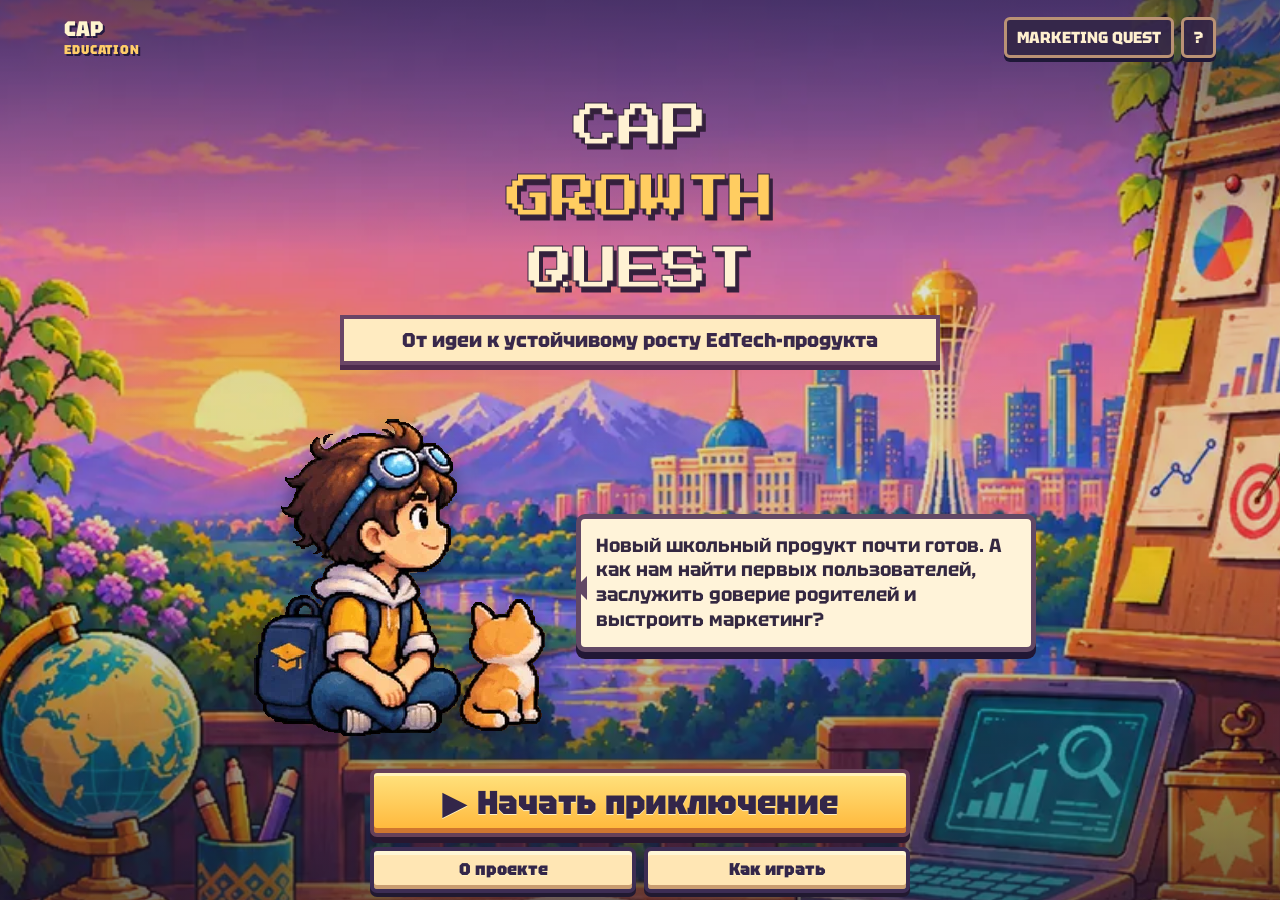
==== commit 5db34476: "Publish pixel-crate appearance and refresh maze styles cache for hand-drawn pipe layout" ====
--- a/index.html
+++ b/index.html
@@ -541,7 +541,7 @@
 <link rel="stylesheet" href="assets/css/retro-monitor.css?v=bba35fc"/>
 <link rel="stylesheet" href="assets/css/mobile-play.css?v=dc7506bd"/>
 <link rel="stylesheet" href="assets/css/crystal-strategy.css?v=two-three-5211"/>
-<link rel="stylesheet" href="assets/css/mission-layout.css?v=mission20261114"/>
+<link rel="stylesheet" href="assets/css/mission-layout.css?v=pipe-blueprint-12"/>
 <script src="assets/js/founder-interview.js?v=7f7fa4"></script>
 <script src="assets/js/mobile-play.js?v=88b0d8ba"></script>
 <script src="assets/js/crystal-strategy.js?v=59338000"></script>
@@ -550,7 +550,7 @@
 (()=>{'use strict';
 const $=(s,root=document)=>root.querySelector(s), $$=(s,root=document)=>[...root.querySelectorAll(s)];
 const stages=['home','research','strategy','pilot','content','scale','puzzle','final'];
-const data={coins:0,found:[],strategy:[null,null,null,null,null],crystals:[false,false,false,false,false],chosen:null,issues:[],ownerAnswers:[null,null,null,null],links:{},selected:null,pipes:{},pipeActive:null,pipeTiles:{},pipeVersion:11,pipeTool:'straight',pipeUnlocks:[],audience:10000,seenTiers:[],fifteenTiles:null,fifteenMoves:0,completed:[]};
+const data={coins:0,found:[],strategy:[null,null,null,null,null],crystals:[false,false,false,false,false],chosen:null,issues:[],ownerAnswers:[null,null,null,null],links:{},selected:null,pipes:{},pipeActive:null,pipeTiles:{},pipeVersion:12,pipeTool:'straight',pipeUnlocks:[],audience:10000,seenTiers:[],fifteenTiles:null,fifteenMoves:0,completed:[]};
 let current='home',drag=null,toastTimer=0,previewPlayed=false,panEngaged=false;
 const clueData={
  market:{title:'ДАННЫЕ · Точка роста',copy:'Первый шаг — не рекламный бюджет, а ясная картина бизнеса. Изучаем CRM, конверсии, стоимость привлечения клиента, удержание и поведение семей. Фиксируем исходные показатели, чтобы каждое решение проверялось цифрами.',accent:'#84e5c4'},
@@ -561,7 +561,7 @@
 const linkData=[{id:'shorts',src:'Shorts и AI-мультфильмы',target:'Охват',to:'reach'},{id:'ugc',src:'UGC родителей',target:'Доверие',to:'trust'},{id:'quiz',src:'Бесплатный квиз',target:'Первый опыт',to:'experience'},{id:'referral',src:'Рекомендации',target:'Оплаты',to:'payments'}];const shuffledTargets=[linkData[3],linkData[0],linkData[2],linkData[1]];
 const fmt=n=>new Intl.NumberFormat('ru-RU').format(Math.round(n));
 function persist(){try{sessionStorage.setItem('cap-growth-quest-v7',JSON.stringify(data))}catch(e){}}
-function restore(){try{const saved=JSON.parse(sessionStorage.getItem('cap-growth-quest-v7')||'null');if(saved){data.coins=Number(saved.coins)||0;data.found=Array.isArray(saved.found)?saved.found:[];data.strategy=Array.isArray(saved.strategy)&&saved.strategy.length===5?saved.strategy:[null,null,null,null,null];data.crystals=Array.isArray(saved.crystals)&&saved.crystals.length===5?saved.crystals.map(v=>v===true):[false,false,false,false,false];data.issues=Array.isArray(saved.issues)?saved.issues:[];data.ownerAnswers=Array.isArray(saved.ownerAnswers)&&saved.ownerAnswers.length===4?saved.ownerAnswers.map(x=>Number.isInteger(x)&&x>=0&&x<=2?x:null):[null,null,null,null];data.links=saved.links||{};data.pipeTiles=saved.pipeVersion===11&&saved.pipeTiles&&typeof saved.pipeTiles==='object'&&!Array.isArray(saved.pipeTiles)?saved.pipeTiles:{};data.pipeVersion=11;data.pipeTool=['straight','corner','erase'].includes(saved.pipeTool)?saved.pipeTool:'straight';data.pipeUnlocks=saved.pipeVersion===11&&Array.isArray(saved.pipeUnlocks)?[...new Set(saved.pipeUnlocks.filter(id=>['shorts','ugc','ai','referral'].includes(id)))]:[];data.audience=audienceTiers.includes(saved.audience)?saved.audience:10000;data.seenTiers=saved.seenTiers||[];data.fifteenTiles=Array.isArray(saved.fifteenTiles)?saved.fifteenTiles:null;data.fifteenMoves=Math.max(0,Number(saved.fifteenMoves)||0);data.completed=Array.isArray(saved.completed)?saved.completed:[];if(saved.pipeVersion!==11&&data.completed.includes('content')){data.completed=data.completed.filter(x=>x!=='content');data.coins=Math.max(0,data.coins-100)}}}catch(e){}}
+function restore(){try{const saved=JSON.parse(sessionStorage.getItem('cap-growth-quest-v7')||'null');if(saved){data.coins=Number(saved.coins)||0;data.found=Array.isArray(saved.found)?saved.found:[];data.strategy=Array.isArray(saved.strategy)&&saved.strategy.length===5?saved.strategy:[null,null,null,null,null];data.crystals=Array.isArray(saved.crystals)&&saved.crystals.length===5?saved.crystals.map(v=>v===true):[false,false,false,false,false];data.issues=Array.isArray(saved.issues)?saved.issues:[];data.ownerAnswers=Array.isArray(saved.ownerAnswers)&&saved.ownerAnswers.length===4?saved.ownerAnswers.map(x=>Number.isInteger(x)&&x>=0&&x<=2?x:null):[null,null,null,null];data.links=saved.links||{};data.pipeTiles=saved.pipeVersion===12&&saved.pipeTiles&&typeof saved.pipeTiles==='object'&&!Array.isArray(saved.pipeTiles)?saved.pipeTiles:{};data.pipeVersion=12;data.pipeTool=['straight','corner','erase'].includes(saved.pipeTool)?saved.pipeTool:'straight';data.pipeUnlocks=saved.pipeVersion===12&&Array.isArray(saved.pipeUnlocks)?[...new Set(saved.pipeUnlocks.filter(id=>['shorts','ugc','ai','referral'].includes(id)))]:[];data.audience=audienceTiers.includes(saved.audience)?saved.audience:10000;data.seenTiers=saved.seenTiers||[];data.fifteenTiles=Array.isArray(saved.fifteenTiles)?saved.fifteenTiles:null;data.fifteenMoves=Math.max(0,Number(saved.fifteenMoves)||0);data.completed=Array.isArray(saved.completed)?saved.completed:[];if(saved.pipeVersion!==12&&data.completed.includes('content')){data.completed=data.completed.filter(x=>x!=='content');data.coins=Math.max(0,data.coins-100)}}}catch(e){}}
 function updateCoins(){$$('[data-coins]').forEach(x=>x.textContent=fmt(data.coins));$$('[data-progress]').forEach(x=>x.replaceChildren(...Array.from({length:6},(_,i)=>{const a=document.createElement('span');a.className=i<Math.max(0,stages.indexOf(current)-1)?'done':'';return a})))}
 function reward(id){if(data.completed.includes(id))return;data.completed.push(id);data.coins+=100;updateCoins();showToast('★ +100 монет за миссию');persist()}
 function showToast(s){const t=$('#toast');t.textContent=s;t.classList.add('show');clearTimeout(toastTimer);toastTimer=setTimeout(()=>t.classList.remove('show'),2200)}
@@ -655,24 +655,20 @@
 }
 $$('[data-clue]').forEach(btn=>btn.addEventListener('click',()=>researchReveal(btn.dataset.clue)));
 $('#research-next').addEventListener('click',()=>{if(['market','parent','feedback'].every(k=>data.found.includes(k)))go('strategy')});
-// Mission 4: scattered 8x8 network, with interior terminals and non-overlapping detours.
-// A verified complete solution uses 11 straights and 10 corners; inventory leaves a small margin.
-const pipeCols=8,pipeRows=8,pipeCellSize=40,pipeStock={straight:13,corner:13},pipeUndo=[];
+// Mission 4: exact 8x8 positions from the user's hand-drawn blueprint.
+// The colored strokes show a solution, not preinstalled pipes.
+// 11 crossed cells from the sketch are wooden pixel crates.
+const pipeCols=8,pipeRows=8,pipeCellSize=40,pipeStock={straight:20,corner:24},pipeUndo=[];
 const pipeDefs=[
- {id:'shorts',name:'МЕДИА',goal:'ОХВАТ',color:'#60dfff',colorName:'голубого',from:[1,1],to:[4,6],startDir:'E',endDir:'E',symbol:'М',insight:'Медийный контент помогает повышать узнаваемость CAP Education.'},
- {id:'ugc',name:'UGC',goal:'ДОВЕРИЕ',color:'#ff79b2',colorName:'розового',from:[0,5],to:[5,7],startDir:'E',endDir:'S',symbol:'U',insight:'Истории родителей и реальные отзывы помогают формировать доверие.'},
- {id:'ai',name:'ОБУЧАЮЩИЙ КОНТЕНТ',goal:'ИНТЕРЕС',color:'#a9f36b',colorName:'зелёного',from:[5,0],to:[6,3],startDir:'E',endDir:'E',symbol:'К',insight:'Полезные видео и AI-мультфильмы помогают привлечь внимание детей и семей.'},
- {id:'referral',name:'РЕКОМЕНДАЦИИ',goal:'ОПЛАТЫ',color:'#ffbd54',colorName:'жёлтого',from:[7,6],to:[3,4],startDir:'W',endDir:'N',symbol:'Р',insight:'Рекомендации семей могут приводить новых клиентов и поддерживать продажи.'}
+ {id:'shorts',name:'МЕДИА',goal:'ОХВАТ',color:'#60dfff',colorName:'голубого',from:[2,3],to:[1,5],startDir:'S',endDir:'W',symbol:'М',insight:'Медийный контент помогает повышать узнаваемость CAP Education.'},
+ {id:'ugc',name:'UGC',goal:'ДОВЕРИЕ',color:'#ff79b2',colorName:'розового',from:[5,3],to:[3,7],startDir:'S',endDir:'N',symbol:'U',insight:'Истории родителей и реальные отзывы помогают формировать доверие.'},
+ {id:'ai',name:'ОБУЧАЮЩИЙ КОНТЕНТ',goal:'ИНТЕРЕС',color:'#a9f36b',colorName:'зелёного',from:[1,2],to:[7,1],startDir:'S',endDir:'S',symbol:'К',insight:'Полезные видео и AI-мультфильмы помогают привлечь внимание детей и семей.'},
+ {id:'referral',name:'РЕКОМЕНДАЦИИ',goal:'ОПЛАТЫ',color:'#ffbd54',colorName:'жёлтого',from:[4,1],to:[3,5],startDir:'W',endDir:'S',symbol:'Р',insight:'Рекомендации семей могут приводить новых клиентов и поддерживать продажи.'}
 ];
 const pipeIslands=[
- [[0,1],[0,2]],
- [[0,7]],
- [[1,4],[1,5]],
- [[2,1],[3,1]],
- [[3,2],[3,3]],
- [[5,2],[5,3]],
- [[6,0],[6,6]],
- [[7,0]]
+ [[0,0]],[[0,4]],[[0,7],[1,7]],
+ [[3,1]],[[4,3]],[[4,5]],[[5,0]],
+ [[6,2]],[[6,4]],[[7,7]]
 ];
 const pipeBlocked=new Set(pipeIslands.flat().map(([r,c])=>r+','+c));
 const pipeDirs={N:[-1,0],E:[0,1],S:[1,0],W:[0,-1]},pipeReverse={N:'S',S:'N',E:'W',W:'E'};
@@ -1000,7 +996,7 @@
  persist();renderPuzzle();
 });
 $('#puzzle-next').addEventListener('click',()=>{if(fifteenSolved(data.fifteenTiles))go('final')});
-$('#restart').addEventListener('click',()=>{data.coins=0;data.found=[];data.strategy=Array(5).fill(null);data.crystals=[false,false,false,false,false];data.chosen=null;data.issues=[];data.ownerAnswers=[null,null,null,null];window.CAPFounder.reset();data.links={};data.selected=null;data.pipes={};data.pipeActive=null;data.pipeTiles={};data.pipeVersion=11;data.pipeTool='straight';data.pipeUnlocks=[];$('#pipe-achievement').hidden=true;pipeUndo.length=0;data.audience=10000;data.seenTiers=[];data.fifteenTiles=null;data.fifteenMoves=0;fifteenUndo.length=0;data.completed=[];previewPlayed=false;panEngaged=false;pan.scrollLeft=0;window.CAPCrystals.reset();$('#strategy-check').textContent='Заряжено 0 из 5';$('#strategy-check').disabled=true;$('#strategy-feedback').textContent='Поймай кристаллы пяти цветов и зажги пять отдельных экранов стратегии.';$('#research-status').textContent='Три опоры роста';$('#research-copy').textContent='Найди аналитическую доску, глобус и город за окном. Каждая находка раскроет часть будущего CAP.';$('#pilot-feedback').textContent='Выберите приоритеты, которые ближе всего вашему видению. Это короткое стратегическое интервью, не экзамен.';$('#content-feedback').textContent='Четыре цвета скрывают четыре маркетинговых потока. Соедини пары и открой все достижения!';$('#puzzle-feedback').textContent='Маленькие решения превращаются в большую систему роста. Расставь числа от 1 до 15, двигая плитки в свободную клетку. Затем открой план на 90 дней.';persist();go('home')});
+$('#restart').addEventListener('click',()=>{data.coins=0;data.found=[];data.strategy=Array(5).fill(null);data.crystals=[false,false,false,false,false];data.chosen=null;data.issues=[];data.ownerAnswers=[null,null,null,null];window.CAPFounder.reset();data.links={};data.selected=null;data.pipes={};data.pipeActive=null;data.pipeTiles={};data.pipeVersion=12;data.pipeTool='straight';data.pipeUnlocks=[];$('#pipe-achievement').hidden=true;pipeUndo.length=0;data.audience=10000;data.seenTiers=[];data.fifteenTiles=null;data.fifteenMoves=0;fifteenUndo.length=0;data.completed=[];previewPlayed=false;panEngaged=false;pan.scrollLeft=0;window.CAPCrystals.reset();$('#strategy-check').textContent='Заряжено 0 из 5';$('#strategy-check').disabled=true;$('#strategy-feedback').textContent='Поймай кристаллы пяти цветов и зажги пять отдельных экранов стратегии.';$('#research-status').textContent='Три опоры роста';$('#research-copy').textContent='Найди аналитическую доску, глобус и город за окном. Каждая находка раскроет часть будущего CAP.';$('#pilot-feedback').textContent='Выберите приоритеты, которые ближе всего вашему видению. Это короткое стратегическое интервью, не экзамен.';$('#content-feedback').textContent='Четыре цвета скрывают четыре маркетинговых потока. Соедини пары и открой все достижения!';$('#puzzle-feedback').textContent='Маленькие решения превращаются в большую систему роста. Расставь числа от 1 до 15, двигая плитки в свободную клетку. Затем открой план на 90 дней.';persist();go('home')});
 window.CAPFounder.init({data,reward,go,persist});window.CAPCrystals.init({data,reward,go,persist});restore();updateCoins();go(({research:'research',strategy:'strategy',pipes:'content',interview:'pilot',puzzle:'puzzle',final:'final'})[new URLSearchParams(window.location.search).get('preview')]||'home');
 
 })();
--- a/assets/css/mission-layout.css
+++ b/assets/css/mission-layout.css
@@ -230,3 +230,50 @@
 @media(prefers-reduced-motion:reduce){
  #research .research-pan-help{animation:none!important;opacity:1!important;visibility:visible!important}
 }
+
+
+/* Mission 04: wooden pixel crates at the exact X-marked cells from the
+   hand-drawn pipe puzzle blueprint (the white X marks indicate obstacles). */
+#content #pipe-board .pipe-cell.pipe-wall{
+ position:relative!important;
+ border:2px solid #e2b588!important;
+ border-radius:0!important;
+ background:repeating-linear-gradient(
+  90deg,#aa795e 0 5px,#ad7d61 5px 10px,#996c58 10px 15px
+ )!important;
+ box-shadow:
+  inset 3px 3px #f0ca92,
+  inset -4px -4px #503c56,
+  0 1px 1px #23192f!important;
+ image-rendering:pixelated;
+ overflow:hidden;
+ cursor:not-allowed!important;
+}
+#content #pipe-board .pipe-cell.pipe-wall .pipe-wall-shine{
+ position:absolute;inset:15%;width:auto;height:auto;left:15%;top:15%;
+ display:block;
+ background:repeating-linear-gradient(
+  0deg,#95644f 0 5px,#a67358 5px 10px
+ );
+ border:2px solid #624353;
+ box-shadow:inset 2px 2px #d7a078,inset -2px -2px #533d54;
+}
+#content #pipe-board .pipe-cell.pipe-wall::after{
+ content:"";position:absolute;inset:16%;z-index:2;pointer-events:none;
+ background:
+  linear-gradient(45deg,transparent 42%,#d8a67a 42% 57%,transparent 57%),
+  linear-gradient(-45deg,transparent 42%,#d8a67a 42% 57%,transparent 57%);
+ filter:drop-shadow(1px 2px 0 #674755);
+}
+#content #pipe-board .pipe-cell.pipe-wall::before{
+ content:"";position:absolute;inset:0;pointer-events:none;z-index:3;
+ background:
+  radial-gradient(circle,#f4d3a1 0 1.5px,transparent 2px) left 4px top 4px/10px 10px no-repeat,
+  radial-gradient(circle,#f4d3a1 0 1.5px,transparent 2px) right 4px top 4px/10px 10px no-repeat,
+  radial-gradient(circle,#f4d3a1 0 1.5px,transparent 2px) left 4px bottom 4px/10px 10px no-repeat,
+  radial-gradient(circle,#f4d3a1 0 1.5px,transparent 2px) right 4px bottom 4px/10px 10px no-repeat;
+}
+@media(max-width:420px){
+ #content #pipe-board .pipe-cell.pipe-wall{border-width:2px!important}
+ #content #pipe-board .pipe-cell.pipe-wall::after{inset:18%}
+}
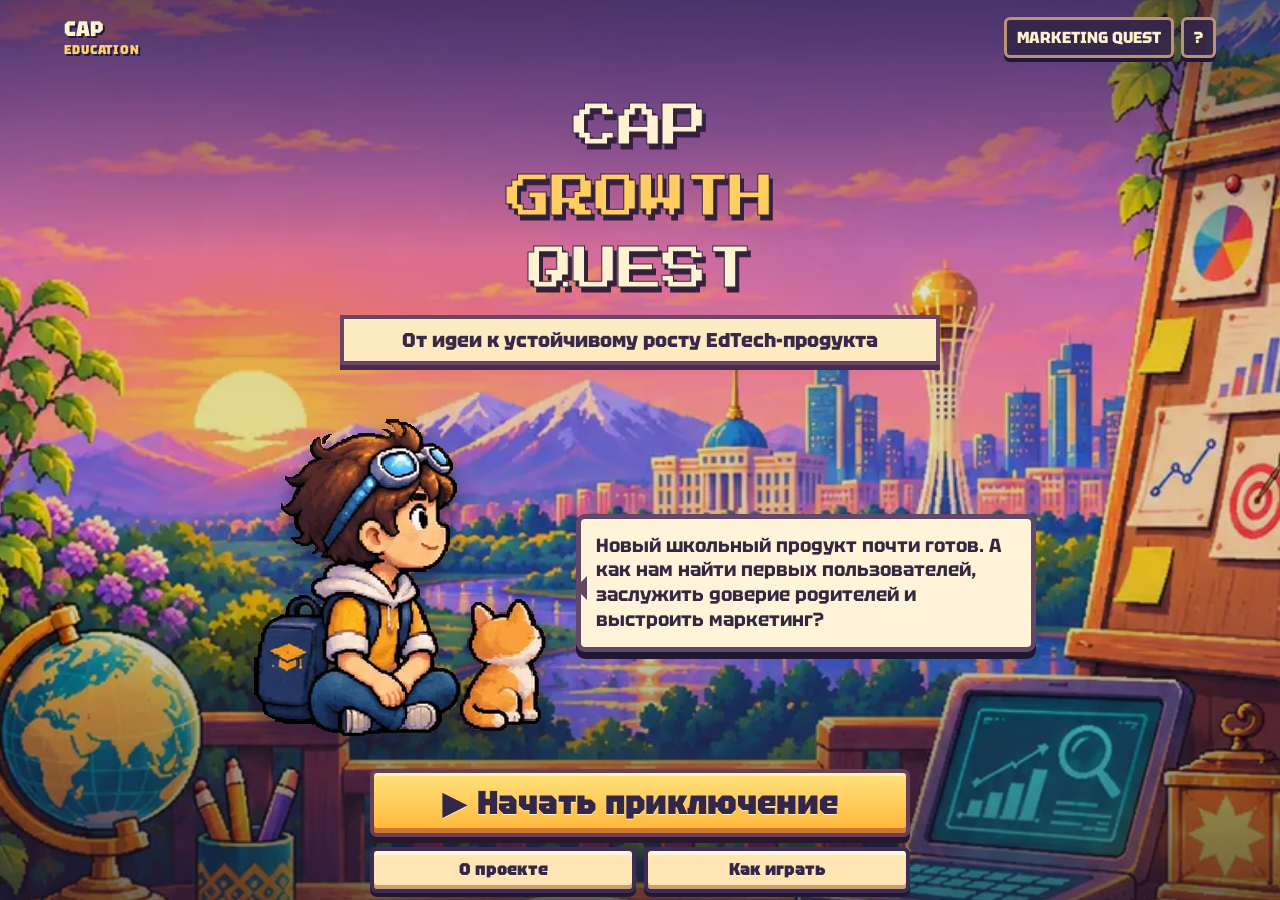
==== commit 690f5fc3: "Replace pipe placement with rotate-only filled board: pre-seed blueprint routes and randomized decoy" ====
--- a/index.html
+++ b/index.html
@@ -550,7 +550,7 @@
 (()=>{'use strict';
 const $=(s,root=document)=>root.querySelector(s), $$=(s,root=document)=>[...root.querySelectorAll(s)];
 const stages=['home','research','strategy','pilot','content','scale','puzzle','final'];
-const data={coins:0,found:[],strategy:[null,null,null,null,null],crystals:[false,false,false,false,false],chosen:null,issues:[],ownerAnswers:[null,null,null,null],links:{},selected:null,pipes:{},pipeActive:null,pipeTiles:{},pipeVersion:12,pipeTool:'straight',pipeUnlocks:[],audience:10000,seenTiers:[],fifteenTiles:null,fifteenMoves:0,completed:[]};
+const data={coins:0,found:[],strategy:[null,null,null,null,null],crystals:[false,false,false,false,false],chosen:null,issues:[],ownerAnswers:[null,null,null,null],links:{},selected:null,pipes:{},pipeActive:null,pipeTiles:{},pipeVersion:13,pipeTool:'straight',pipeUnlocks:[],audience:10000,seenTiers:[],fifteenTiles:null,fifteenMoves:0,completed:[]};
 let current='home',drag=null,toastTimer=0,previewPlayed=false,panEngaged=false;
 const clueData={
  market:{title:'ДАННЫЕ · Точка роста',copy:'Первый шаг — не рекламный бюджет, а ясная картина бизнеса. Изучаем CRM, конверсии, стоимость привлечения клиента, удержание и поведение семей. Фиксируем исходные показатели, чтобы каждое решение проверялось цифрами.',accent:'#84e5c4'},
@@ -561,7 +561,7 @@
 const linkData=[{id:'shorts',src:'Shorts и AI-мультфильмы',target:'Охват',to:'reach'},{id:'ugc',src:'UGC родителей',target:'Доверие',to:'trust'},{id:'quiz',src:'Бесплатный квиз',target:'Первый опыт',to:'experience'},{id:'referral',src:'Рекомендации',target:'Оплаты',to:'payments'}];const shuffledTargets=[linkData[3],linkData[0],linkData[2],linkData[1]];
 const fmt=n=>new Intl.NumberFormat('ru-RU').format(Math.round(n));
 function persist(){try{sessionStorage.setItem('cap-growth-quest-v7',JSON.stringify(data))}catch(e){}}
-function restore(){try{const saved=JSON.parse(sessionStorage.getItem('cap-growth-quest-v7')||'null');if(saved){data.coins=Number(saved.coins)||0;data.found=Array.isArray(saved.found)?saved.found:[];data.strategy=Array.isArray(saved.strategy)&&saved.strategy.length===5?saved.strategy:[null,null,null,null,null];data.crystals=Array.isArray(saved.crystals)&&saved.crystals.length===5?saved.crystals.map(v=>v===true):[false,false,false,false,false];data.issues=Array.isArray(saved.issues)?saved.issues:[];data.ownerAnswers=Array.isArray(saved.ownerAnswers)&&saved.ownerAnswers.length===4?saved.ownerAnswers.map(x=>Number.isInteger(x)&&x>=0&&x<=2?x:null):[null,null,null,null];data.links=saved.links||{};data.pipeTiles=saved.pipeVersion===12&&saved.pipeTiles&&typeof saved.pipeTiles==='object'&&!Array.isArray(saved.pipeTiles)?saved.pipeTiles:{};data.pipeVersion=12;data.pipeTool=['straight','corner','erase'].includes(saved.pipeTool)?saved.pipeTool:'straight';data.pipeUnlocks=saved.pipeVersion===12&&Array.isArray(saved.pipeUnlocks)?[...new Set(saved.pipeUnlocks.filter(id=>['shorts','ugc','ai','referral'].includes(id)))]:[];data.audience=audienceTiers.includes(saved.audience)?saved.audience:10000;data.seenTiers=saved.seenTiers||[];data.fifteenTiles=Array.isArray(saved.fifteenTiles)?saved.fifteenTiles:null;data.fifteenMoves=Math.max(0,Number(saved.fifteenMoves)||0);data.completed=Array.isArray(saved.completed)?saved.completed:[];if(saved.pipeVersion!==12&&data.completed.includes('content')){data.completed=data.completed.filter(x=>x!=='content');data.coins=Math.max(0,data.coins-100)}}}catch(e){}}
+function restore(){try{const saved=JSON.parse(sessionStorage.getItem('cap-growth-quest-v7')||'null');if(saved){data.coins=Number(saved.coins)||0;data.found=Array.isArray(saved.found)?saved.found:[];data.strategy=Array.isArray(saved.strategy)&&saved.strategy.length===5?saved.strategy:[null,null,null,null,null];data.crystals=Array.isArray(saved.crystals)&&saved.crystals.length===5?saved.crystals.map(v=>v===true):[false,false,false,false,false];data.issues=Array.isArray(saved.issues)?saved.issues:[];data.ownerAnswers=Array.isArray(saved.ownerAnswers)&&saved.ownerAnswers.length===4?saved.ownerAnswers.map(x=>Number.isInteger(x)&&x>=0&&x<=2?x:null):[null,null,null,null];data.links=saved.links||{};data.pipeTiles=saved.pipeVersion===13&&saved.pipeTiles&&typeof saved.pipeTiles==='object'&&!Array.isArray(saved.pipeTiles)?saved.pipeTiles:{};data.pipeVersion=13;data.pipeTool=['straight','corner','erase'].includes(saved.pipeTool)?saved.pipeTool:'straight';data.pipeUnlocks=saved.pipeVersion===13&&Array.isArray(saved.pipeUnlocks)?[...new Set(saved.pipeUnlocks.filter(id=>['shorts','ugc','ai','referral'].includes(id)))]:[];data.audience=audienceTiers.includes(saved.audience)?saved.audience:10000;data.seenTiers=saved.seenTiers||[];data.fifteenTiles=Array.isArray(saved.fifteenTiles)?saved.fifteenTiles:null;data.fifteenMoves=Math.max(0,Number(saved.fifteenMoves)||0);data.completed=Array.isArray(saved.completed)?saved.completed:[];if(saved.pipeVersion!==13&&data.completed.includes('content')){data.completed=data.completed.filter(x=>x!=='content');data.coins=Math.max(0,data.coins-100)}}}catch(e){}}
 function updateCoins(){$$('[data-coins]').forEach(x=>x.textContent=fmt(data.coins));$$('[data-progress]').forEach(x=>x.replaceChildren(...Array.from({length:6},(_,i)=>{const a=document.createElement('span');a.className=i<Math.max(0,stages.indexOf(current)-1)?'done':'';return a})))}
 function reward(id){if(data.completed.includes(id))return;data.completed.push(id);data.coins+=100;updateCoins();showToast('★ +100 монет за миссию');persist()}
 function showToast(s){const t=$('#toast');t.textContent=s;t.classList.add('show');clearTimeout(toastTimer);toastTimer=setTimeout(()=>t.classList.remove('show'),2200)}
@@ -658,7 +658,7 @@
 // Mission 4: exact 8x8 positions from the user's hand-drawn blueprint.
 // The colored strokes show a solution, not preinstalled pipes.
 // 11 crossed cells from the sketch are wooden pixel crates.
-const pipeCols=8,pipeRows=8,pipeCellSize=40,pipeStock={straight:20,corner:24},pipeUndo=[];
+const pipeCols=8,pipeRows=8,pipeCellSize=40,pipeUndo=[];
 const pipeDefs=[
  {id:'shorts',name:'МЕДИА',goal:'ОХВАТ',color:'#60dfff',colorName:'голубого',from:[2,3],to:[1,5],startDir:'S',endDir:'W',symbol:'М',insight:'Медийный контент помогает повышать узнаваемость CAP Education.'},
  {id:'ugc',name:'UGC',goal:'ДОВЕРИЕ',color:'#ff79b2',colorName:'розового',from:[5,3],to:[3,7],startDir:'S',endDir:'N',symbol:'U',insight:'Истории родителей и реальные отзывы помогают формировать доверие.'},
@@ -681,8 +681,6 @@
  if(p.kind==='straight')return p.rot%2?['N','S']:['W','E'];
  return [['N','E'],['E','S'],['S','W'],['W','N']][(p.rot%4+4)%4]||[];
 }
-const pipeUsed=kind=>Object.entries(data.pipeTiles).filter(([k,t])=>!pipeBlocked.has(k)&&t?.kind===kind).length;
-const pipeLeft=kind=>Math.max(0,pipeStock[kind]-pipeUsed(kind));
 function pipeTrace(def){
  let r=def.from[0],c=def.from[1],dir=def.startDir;
  const visited=new Set(),path=[];
@@ -726,44 +724,75 @@
  +'<path d="'+paths+'" stroke="#fff7df9c" stroke-width="5" stroke-linecap="square" fill="none"/>'
  +'<rect x="39" y="39" width="22" height="22" fill="'+color+'" stroke="#fff1ca" stroke-width="3"/></svg>';
 }
-let pipeIgnoreTrayClick=false;
+// The blueprint pieces are already installed. Only their rotations are randomized.
+// Remaining free cells contain distractor pieces, so every round is solvable.
+const pipeBlueprintPaths={
+ shorts:[[2,3],[3,3],[3,4],[4,4],[5,4],[5,5],[5,6],[4,6],[3,6],[2,6],[1,6],[1,5]],
+ ugc:[[5,3],[6,3],[7,3],[7,4],[7,5],[6,5],[6,6],[6,7],[5,7],[4,7],[3,7]],
+ ai:[[1,2],[2,2],[3,2],[4,2],[5,2],[5,1],[6,1],[7,1]],
+ referral:[[4,1],[4,0],[3,0],[2,0],[2,1],[1,1],[0,1],[0,2],[0,3],[1,3],[1,4],[2,4],[2,5],[3,5]]
+};
+const pipeCornerOrder=[['N','E'],['E','S'],['S','W'],['W','N']];
+function pipeStep(a,b){
+ const [r,c]=a,[nr,nc]=b;
+ if(Math.abs(nr-r)+Math.abs(nc-c)!==1)throw Error('Nonadjacent blueprint points');
+ return nr<r?'N':nr>r?'S':nc>c?'E':'W';
+}
+function pipeSolvedPieces(){
+ const tiles={};
+ for(const def of pipeDefs){
+  const path=pipeBlueprintPaths[def.id];
+  if(!path||!pipeMatch(path[0],...def.from)||!pipeMatch(path[path.length-1],...def.to))throw Error('Invalid pipe blueprint '+def.id);
+  if(pipeStep(path[0],path[1])!==def.startDir||pipeStep(path[path.length-2],path[path.length-1])!==def.endDir)throw Error('Blueprint port mismatch '+def.id);
+  for(let i=1;i<path.length-1;i++){
+   const p=path[i],key=pipeKey(...p);
+   if(!pipePlaceable(...p)||tiles[key])throw Error('Overlapping or blocked pipe blueprint '+key);
+   const input=pipeReverse[pipeStep(path[i-1],p)],output=pipeStep(p,path[i+1]);
+   const straight=pipeReverse[input]===output;
+   const rot=straight?(input==='N'||input==='S'?1:0):pipeCornerOrder.findIndex(pair=>pair.includes(input)&&pair.includes(output));
+   if(rot<0)throw Error('Invalid pipe elbow '+key);
+   tiles[key]={kind:straight?'straight':'corner',rot};
+  }
+ }
+ return tiles;
+}
+function pipeBuildScramble(){
+ const solved=pipeSolvedPieces(),tiles={};
+ for(let r=0;r<pipeRows;r++)for(let c=0;c<pipeCols;c++){
+  if(!pipePlaceable(r,c))continue;
+  const key=pipeKey(r,c),correct=solved[key];
+  const kind=correct?correct.kind:(Math.random()<.52?'straight':'corner');
+  tiles[key]={kind,rot:Math.floor(Math.random()*(kind==='straight'?2:4))};
+ }
+ return tiles;
+}
+function pipeShuffle(){
+ data.pipeTiles=pipeBuildScramble();
+ // Every colored route starts incomplete, even in the unlikely event of lucky rotations.
+ for(const def of pipeDefs){
+  const status=pipeTrace(def);
+  if(status.complete){
+   const key=status.path[0],tile=data.pipeTiles[key];
+   if(tile)tile.rot=(tile.rot+1)%(tile.kind==='straight'?2:4);
+  }
+ }
+ data.pipeUnlocks=[];
+ pipeUndo.length=0;
+ $('#pipe-achievement').hidden=true;
+ persist();
+}
+function pipeEnsure(){
+ const expected=pipeRows*pipeCols-pipeBlocked.size-pipeDefs.length*2;
+ const values=Object.entries(data.pipeTiles||{});
+ const valid=values.length===expected&&values.every(([key,t])=>{
+  const coords=key.split(',').map(Number);
+  return coords.length===2&&pipePlaceable(...coords)&&t&&
+   (t.kind==='straight'||t.kind==='corner')&&Number.isInteger(t.rot)&&
+   t.rot>=0&&t.rot<(t.kind==='straight'?2:4);
+ });
+ if(!valid)pipeShuffle();
+}
 function pipeBackup(){pipeUndo.push(JSON.stringify(data.pipeTiles));if(pipeUndo.length>70)pipeUndo.shift()}
-function pipeDrag(e,kind){
- if(e.button!==0||pipeLeft(kind)===0)return;
- const pid=e.pointerId,startX=e.clientX,startY=e.clientY;let ghost=null;
- const move=ev=>{
-  if(ev.pointerId!==pid)return;
-  if(!ghost&&Math.hypot(ev.clientX-startX,ev.clientY-startY)>12){
-   ghost=document.createElement('div');ghost.className='pipe-ghost';
-   ghost.innerHTML=pipeGlyph({kind,rot:0},'#e3f3fa');document.body.append(ghost);
-  }
-  if(ghost){ghost.style.left=ev.clientX+'px';ghost.style.top=ev.clientY+'px';ev.preventDefault()}
- };
- const finish=ev=>{
-  if(ev.pointerId!==pid)return;
-  window.removeEventListener('pointermove',move);window.removeEventListener('pointerup',finish);window.removeEventListener('pointercancel',finish);
-  if(!ghost)return;ghost.remove();pipeIgnoreTrayClick=true;setTimeout(()=>pipeIgnoreTrayClick=false,170);
-  const cell=document.elementFromPoint(ev.clientX,ev.clientY)?.closest('#pipe-board [data-r]');
-  if(cell)pipeAct(+cell.dataset.r,+cell.dataset.c,kind);
- };
- window.addEventListener('pointermove',move,{passive:false});
- window.addEventListener('pointerup',finish);window.addEventListener('pointercancel',finish);
-}
-function pipeInventory(){
- const wrap=$('#pipe-inventory');wrap.replaceChildren();
- for(const kind of ['straight','corner','erase']){
-  const b=document.createElement('button');b.type='button';b.className='pipe-tool'+(data.pipeTool===kind?' selected':'');
-  const erase=kind==='erase',left=erase?0:pipeLeft(kind);
-  b.disabled=!erase&&left===0;b.setAttribute('aria-pressed',String(data.pipeTool===kind));
-  b.setAttribute('aria-label',erase?'Убрать установленную трубу':(kind==='straight'?'Прямая труба':'Поворот')+', осталось '+left);
-  b.innerHTML='<span class="pipe-tool-image">'+(erase?'<span class="pipe-erase-symbol">×</span>':pipeGlyph({kind,rot:0},'#e5ecf2'))+'</span>'
-   +'<span class="pipe-tool-title">'+(kind==='straight'?'Прямая':kind==='corner'?'Поворот':'Убрать')+'</span>'
-   +'<span class="pipe-tool-qty">'+(erase?'Ластик':'× '+left)+'</span>';
-  b.addEventListener('click',()=>{if(pipeIgnoreTrayClick)return;data.pipeTool=kind;persist();drawPipes()});
-  if(!erase)b.addEventListener('pointerdown',e=>pipeDrag(e,kind));
-  wrap.append(b);
- }
-}
 function pipeShowAchievement(def){
  const banner=$('#pipe-achievement');
  banner.style.setProperty('--pipe-color',def.color);
@@ -774,15 +803,12 @@
  void banner.offsetWidth;
  banner.classList.add('pipe-just-unlocked');
 }
-function pipeAct(r,c,kind=data.pipeTool){
+function pipeAct(r,c){
  if(!pipePlaceable(r,c))return;
- const key=pipeKey(r,c),piece=data.pipeTiles[key],before=pipeRouteStates().filter(d=>d.status.complete).length;
- if(piece){pipeBackup();if(kind==='erase')delete data.pipeTiles[key];else piece.rot=(piece.rot+1)%(piece.kind==='straight'?2:4)}
- else{
-  if(kind==='erase')return;
-  if(pipeLeft(kind)===0){showToast('Детали закончились — убери лишнюю или отмени ход');return}
-  pipeBackup();data.pipeTiles[key]={kind,rot:0};
- }
+ const key=pipeKey(r,c),piece=data.pipeTiles[key];if(!piece)return;
+ const before=pipeRouteStates().filter(d=>d.status.complete).length;
+ pipeBackup();
+ piece.rot=(piece.rot+1)%(piece.kind==='straight'?2:4);
  const solved=pipeRouteStates().filter(d=>d.status.complete).map(d=>d.def),after=solved.length;
  const newly=solved.filter(d=>!data.pipeUnlocks.includes(d.id));
  if(newly.length)data.pipeUnlocks.push(...newly.map(d=>d.id));
@@ -794,10 +820,11 @@
  }else if(after>before)showToast('Соединено '+after+' из 4');
  if(after===4){
   reward('content');
-  $('#content-feedback').textContent='Все четыре ачивки открыты! Медиа, UGC, контент и рекомендации соединяются в систему роста. Теперь проверим экономику.';
+  $('#content-feedback').textContent='Все четыре ачивки открыты! Теперь проверим экономику роста.';
  }
 }
 function drawPipes(){
+ pipeEnsure();
  const board=$('#pipe-board'),legend=$('#pipe-legend');board.replaceChildren();legend.replaceChildren();
  const routes=pipeRouteStates(),flows=new Map();
  const recovered=routes.filter(x=>x.status.complete&&!data.pipeUnlocks.includes(x.def.id));
@@ -834,18 +861,17 @@
   }else if(tile){
    const color=flows.get(key);cell.classList.add('pipe-used');if(color)cell.classList.add('pipe-lit');
    cell.innerHTML=pipeGlyph(tile,color||'#bcd8e5');
-   cell.setAttribute('aria-label','Клетка '+(r+1)+','+(c+1)+'. '+(tile.kind==='straight'?'Прямая':'Поворот')+'. Нажми, чтобы '+(data.pipeTool==='erase'?'удалить':'повернуть'));
-  }else cell.setAttribute('aria-label','Пустая клетка '+(r+1)+','+(c+1)+'. Разместить деталь');
+   cell.setAttribute('aria-label','Клетка '+(r+1)+','+(c+1)+'. '+(tile.kind==='straight'?'Прямая':'Поворот')+'. Нажми, чтобы повернуть');
+  }else cell.setAttribute('aria-label','Пустая клетка '+(r+1)+','+(c+1));
   board.append(cell);
  }
- pipeInventory();
  const done=routes.filter(x=>x.status.complete).length;
  $('#pipes-count').textContent=done+' / 4';
  $('#content-next').disabled=done!==4;
  $('#content-next').textContent=done===4?'К симулятору роста':'Соединено '+done+' из 4';
  const conflict=routes.some(r=>r.status.conflict);
- $('#pipes-tip').textContent=conflict?'Потоки пересеклись! Разные цвета не могут использовать общую трубу — проложи отдельный обход.':done===4?'Все четыре ачивки открыты! Переходи к экономике роста.':
- 'Соединяй пары одного цвета. Следи за соседними маршрутами: разные потоки не должны пересекаться.';
+ $('#pipes-tip').textContent=conflict?'Два потока пересеклись — разверни трубы, чтобы цвета шли по отдельным линиям.':done===4?'Все четыре потока соединены!':
+ 'Нажимай на трубы, чтобы поворачивать их. Соедини одинаковые цвета. Лишние трубы отвлекают.';
  $('#pipe-undo').disabled=pipeUndo.length===0;
 }
 $('#pipe-board').addEventListener('click',e=>{
@@ -858,9 +884,8 @@
  persist();drawPipes();
 });
 $('#pipe-reset').addEventListener('click',()=>{
- if(!Object.keys(data.pipeTiles).length)return;
- pipeBackup();data.pipeTiles={};persist();drawPipes();
- $('#content-feedback').textContent='Поле очищено. Лабиринт решается из ограниченного набора труб — ищи обходы препятствий.';
+ pipeShuffle();drawPipes();
+ $('#content-feedback').textContent='Трубы перемешаны! Нажимай на них, чтобы развернуть и соединить одинаковые цвета.';
 });
 $('#content-next').addEventListener('click',()=>{if(pipeRouteStates().every(d=>d.status.complete))go('scale')});
 // Mission 5: illustrative scenario planner with staged audience sizes
@@ -996,7 +1021,7 @@
  persist();renderPuzzle();
 });
 $('#puzzle-next').addEventListener('click',()=>{if(fifteenSolved(data.fifteenTiles))go('final')});
-$('#restart').addEventListener('click',()=>{data.coins=0;data.found=[];data.strategy=Array(5).fill(null);data.crystals=[false,false,false,false,false];data.chosen=null;data.issues=[];data.ownerAnswers=[null,null,null,null];window.CAPFounder.reset();data.links={};data.selected=null;data.pipes={};data.pipeActive=null;data.pipeTiles={};data.pipeVersion=12;data.pipeTool='straight';data.pipeUnlocks=[];$('#pipe-achievement').hidden=true;pipeUndo.length=0;data.audience=10000;data.seenTiers=[];data.fifteenTiles=null;data.fifteenMoves=0;fifteenUndo.length=0;data.completed=[];previewPlayed=false;panEngaged=false;pan.scrollLeft=0;window.CAPCrystals.reset();$('#strategy-check').textContent='Заряжено 0 из 5';$('#strategy-check').disabled=true;$('#strategy-feedback').textContent='Поймай кристаллы пяти цветов и зажги пять отдельных экранов стратегии.';$('#research-status').textContent='Три опоры роста';$('#research-copy').textContent='Найди аналитическую доску, глобус и город за окном. Каждая находка раскроет часть будущего CAP.';$('#pilot-feedback').textContent='Выберите приоритеты, которые ближе всего вашему видению. Это короткое стратегическое интервью, не экзамен.';$('#content-feedback').textContent='Четыре цвета скрывают четыре маркетинговых потока. Соедини пары и открой все достижения!';$('#puzzle-feedback').textContent='Маленькие решения превращаются в большую систему роста. Расставь числа от 1 до 15, двигая плитки в свободную клетку. Затем открой план на 90 дней.';persist();go('home')});
+$('#restart').addEventListener('click',()=>{data.coins=0;data.found=[];data.strategy=Array(5).fill(null);data.crystals=[false,false,false,false,false];data.chosen=null;data.issues=[];data.ownerAnswers=[null,null,null,null];window.CAPFounder.reset();data.links={};data.selected=null;data.pipes={};data.pipeActive=null;data.pipeTiles={};data.pipeVersion=13;data.pipeTool='straight';data.pipeUnlocks=[];$('#pipe-achievement').hidden=true;pipeUndo.length=0;data.audience=10000;data.seenTiers=[];data.fifteenTiles=null;data.fifteenMoves=0;fifteenUndo.length=0;data.completed=[];previewPlayed=false;panEngaged=false;pan.scrollLeft=0;window.CAPCrystals.reset();$('#strategy-check').textContent='Заряжено 0 из 5';$('#strategy-check').disabled=true;$('#strategy-feedback').textContent='Поймай кристаллы пяти цветов и зажги пять отдельных экранов стратегии.';$('#research-status').textContent='Три опоры роста';$('#research-copy').textContent='Найди аналитическую доску, глобус и город за окном. Каждая находка раскроет часть будущего CAP.';$('#pilot-feedback').textContent='Выберите приоритеты, которые ближе всего вашему видению. Это короткое стратегическое интервью, не экзамен.';$('#content-feedback').textContent='Четыре цвета скрывают четыре маркетинговых потока. Соедини пары и открой все достижения!';$('#puzzle-feedback').textContent='Маленькие решения превращаются в большую систему роста. Расставь числа от 1 до 15, двигая плитки в свободную клетку. Затем открой план на 90 дней.';persist();go('home')});
 window.CAPFounder.init({data,reward,go,persist});window.CAPCrystals.init({data,reward,go,persist});restore();updateCoins();go(({research:'research',strategy:'strategy',pipes:'content',interview:'pilot',puzzle:'puzzle',final:'final'})[new URLSearchParams(window.location.search).get('preview')]||'home');
 
 })();
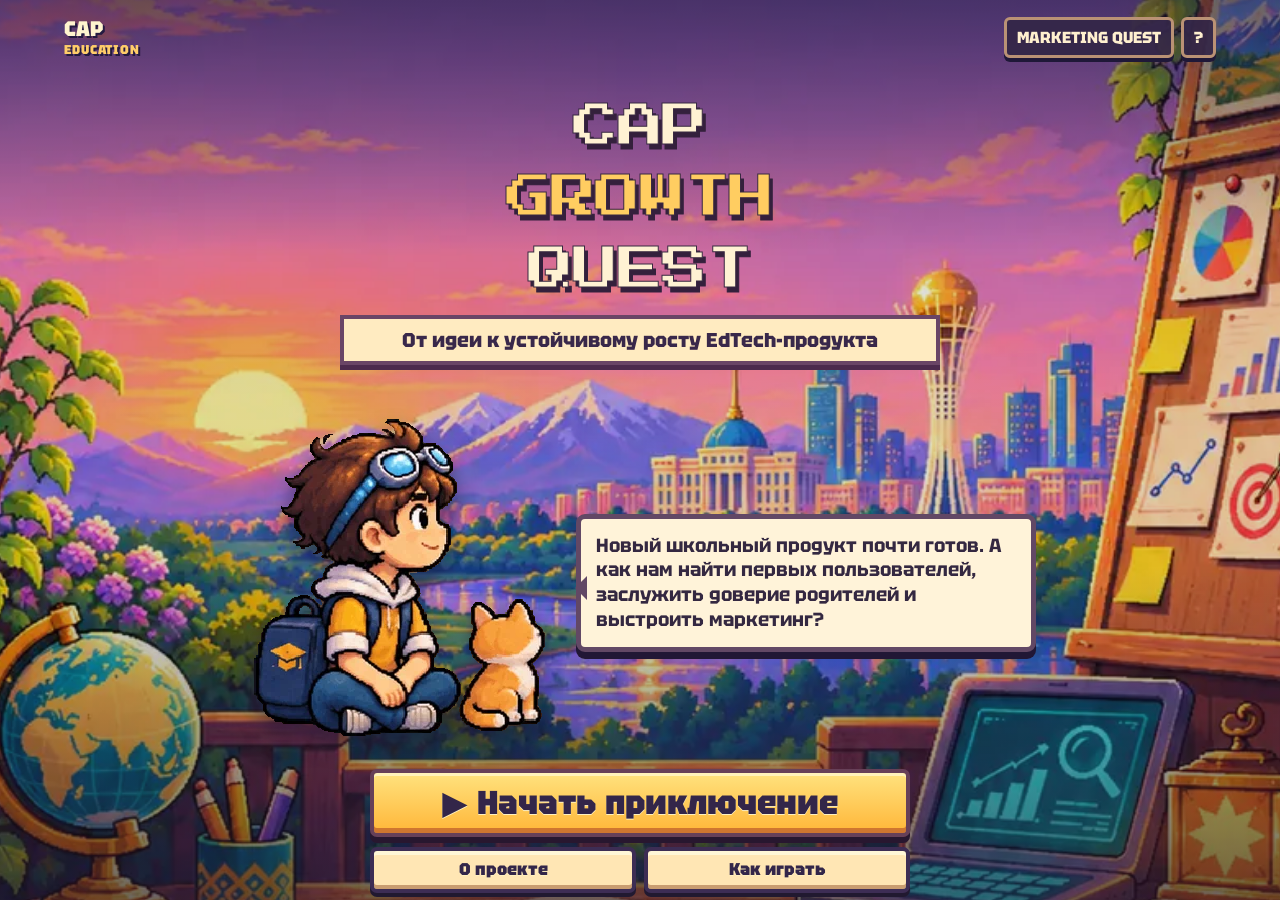
==== commit dcad0392: "Simplify pipe puzzle UI: remove inventory and eraser, use tap-to-rotate and reshuffle controls" ====
--- a/index.html
+++ b/index.html
@@ -469,15 +469,15 @@
       <header class="hud"><button class="hud-btn" data-menu>← Меню</button><span class="hud-title">04 / 06</span><div class="hud-tag">◇ <span data-coins>0</span></div></header>
       
       <div class="activity activity-pipes"><div class="pipes-panel">
-        <div class="pipes-top"><span class="pipes-heading">ЧЕТЫРЕ СКРЫТЫХ ПОТОКА</span><span id="pipes-count">0 / 4</span></div>
-        <div class="pipe-legend" id="pipe-legend" role="group" aria-label="Четыре скрытых маркетинговых достижения"></div><div class="pipe-achievement" id="pipe-achievement" role="status" aria-live="polite" hidden><span class="pipe-achievement-icon" aria-hidden="true">✦</span><div><strong>АЧИВКА ОТКРЫТА!</strong><b id="pipe-achievement-title"></b><small id="pipe-achievement-desc"></small></div></div><div id="pipe-inventory" class="pipe-inventory" role="group" aria-label="Ограниченный запас труб"></div>
-        <div class="pipe-board-wrap" id="pipe-viewport" role="region" aria-label="Лабиринт труб 8 на 8, четыре пары соединений"><div id="pipe-board" class="pipe-board" role="group" aria-label="Игровое поле 8 на 8 с препятствиями, входами и выходами"></div></div>
-        <div class="pipes-instruction" id="pipes-tip" aria-live="polite">Соедини одинаковые цвета, чтобы открыть ачивки. Выбери трубу, поставь её на поле и поворачивай нажатием.</div>
-        <div class="pipe-actions"><button class="soft-btn" id="pipe-undo" type="button">↶ Отменить ход</button><button class="soft-btn" id="pipe-reset" type="button">Очистить поле</button></div>
+        <div class="pipes-top"><span class="pipes-heading">ПОВЕРНИ ТРУБЫ · СОБЕРИ ПОТОКИ</span><span id="pipes-count">0 / 4</span></div>
+        <div class="pipe-legend" id="pipe-legend" role="group" aria-label="Четыре скрытых маркетинговых достижения"></div><div class="pipe-achievement" id="pipe-achievement" role="status" aria-live="polite" hidden><span class="pipe-achievement-icon" aria-hidden="true">✦</span><div><strong>АЧИВКА ОТКРЫТА!</strong><b id="pipe-achievement-title"></b><small id="pipe-achievement-desc"></small></div></div>
+        <div class="pipe-board-wrap" id="pipe-viewport" role="region" aria-label="Поворотная головоломка 8 на 8, все трубы уже установлены"><div id="pipe-board" class="pipe-board" role="group" aria-label="Нажимай на каждую трубу, чтобы повернуть её и соединить четыре цвета"></div></div>
+        <div class="pipes-instruction" id="pipes-tip" aria-live="polite">Нажимай на трубы и поворачивай их. Соедини одинаковые цвета. Лишние трубы отвлекают.</div>
+        <div class="pipe-actions"><button class="soft-btn" id="pipe-undo" type="button">↶ Отменить</button><button class="soft-btn" id="pipe-reset" type="button">↻ Перемешать</button></div>
       </div></div>
       <div class="spacer"></div>
-      <div class="bottom-stack"><button class="gold-btn" id="content-next" disabled>Проложено 0 из 4</button><div class="panel"><div class="guide"><picture><source srcset="assets/characters/hero-petting.webp" type="image/webp"><img src="assets/characters/hero-petting.gif" alt="Мальчик гладит кота"/></picture><p id="content-feedback">Четыре цвета скрывают четыре маркетинговых потока. Соедини пары и открой все достижения!</p></div></div></div>
-    <div class="chap-head"><div class="chapter-kicker">МИССИЯ 04 · ФАБРИКА РОСТА</div><h1 class="chapter-title">Открой формулу роста</h1><p>Соедини входы и выходы одинакового цвета. Каждый маршрут открывает секретную маркетинговую ачивку.</p><div class="mission-progress-meta"><span>МАРШРУТ РОСТА</span><strong>04 / 06</strong></div><div class="progress" data-progress></div></div>
+      <div class="bottom-stack"><button class="gold-btn" id="content-next" disabled>Проложено 0 из 4</button><div class="panel"><div class="guide"><picture><source srcset="assets/characters/hero-petting.webp" type="image/webp"><img src="assets/characters/hero-petting.gif" alt="Мальчик гладит кота"/></picture><p id="content-feedback">Поверни уже установленные трубы, соедини четыре цвета и открой маркетинговые достижения.</p></div></div></div>
+    <div class="chap-head"><div class="chapter-kicker">МИССИЯ 04 · ФАБРИКА РОСТА</div><h1 class="chapter-title">Открой формулу роста</h1><p>Все трубы уже на поле. Поворачивай их нажатием, чтобы провести четыре цветных потока мимо ящиков и лишних деталей.</p><div class="mission-progress-meta"><span>МАРШРУТ РОСТА</span><strong>04 / 06</strong></div><div class="progress" data-progress></div></div>
 </div>
   </section>
   <section class="scene" id="scale" aria-label="Миссия 5: симулятор масштабирования">
@@ -1021,7 +1021,7 @@
  persist();renderPuzzle();
 });
 $('#puzzle-next').addEventListener('click',()=>{if(fifteenSolved(data.fifteenTiles))go('final')});
-$('#restart').addEventListener('click',()=>{data.coins=0;data.found=[];data.strategy=Array(5).fill(null);data.crystals=[false,false,false,false,false];data.chosen=null;data.issues=[];data.ownerAnswers=[null,null,null,null];window.CAPFounder.reset();data.links={};data.selected=null;data.pipes={};data.pipeActive=null;data.pipeTiles={};data.pipeVersion=13;data.pipeTool='straight';data.pipeUnlocks=[];$('#pipe-achievement').hidden=true;pipeUndo.length=0;data.audience=10000;data.seenTiers=[];data.fifteenTiles=null;data.fifteenMoves=0;fifteenUndo.length=0;data.completed=[];previewPlayed=false;panEngaged=false;pan.scrollLeft=0;window.CAPCrystals.reset();$('#strategy-check').textContent='Заряжено 0 из 5';$('#strategy-check').disabled=true;$('#strategy-feedback').textContent='Поймай кристаллы пяти цветов и зажги пять отдельных экранов стратегии.';$('#research-status').textContent='Три опоры роста';$('#research-copy').textContent='Найди аналитическую доску, глобус и город за окном. Каждая находка раскроет часть будущего CAP.';$('#pilot-feedback').textContent='Выберите приоритеты, которые ближе всего вашему видению. Это короткое стратегическое интервью, не экзамен.';$('#content-feedback').textContent='Четыре цвета скрывают четыре маркетинговых потока. Соедини пары и открой все достижения!';$('#puzzle-feedback').textContent='Маленькие решения превращаются в большую систему роста. Расставь числа от 1 до 15, двигая плитки в свободную клетку. Затем открой план на 90 дней.';persist();go('home')});
+$('#restart').addEventListener('click',()=>{data.coins=0;data.found=[];data.strategy=Array(5).fill(null);data.crystals=[false,false,false,false,false];data.chosen=null;data.issues=[];data.ownerAnswers=[null,null,null,null];window.CAPFounder.reset();data.links={};data.selected=null;data.pipes={};data.pipeActive=null;data.pipeTiles={};data.pipeVersion=13;data.pipeTool='straight';data.pipeUnlocks=[];$('#pipe-achievement').hidden=true;pipeUndo.length=0;data.audience=10000;data.seenTiers=[];data.fifteenTiles=null;data.fifteenMoves=0;fifteenUndo.length=0;data.completed=[];previewPlayed=false;panEngaged=false;pan.scrollLeft=0;window.CAPCrystals.reset();$('#strategy-check').textContent='Заряжено 0 из 5';$('#strategy-check').disabled=true;$('#strategy-feedback').textContent='Поймай кристаллы пяти цветов и зажги пять отдельных экранов стратегии.';$('#research-status').textContent='Три опоры роста';$('#research-copy').textContent='Найди аналитическую доску, глобус и город за окном. Каждая находка раскроет часть будущего CAP.';$('#pilot-feedback').textContent='Выберите приоритеты, которые ближе всего вашему видению. Это короткое стратегическое интервью, не экзамен.';$('#content-feedback').textContent='Поверни уже установленные трубы, соедини четыре цвета и открой маркетинговые достижения.';$('#puzzle-feedback').textContent='Маленькие решения превращаются в большую систему роста. Расставь числа от 1 до 15, двигая плитки в свободную клетку. Затем открой план на 90 дней.';persist();go('home')});
 window.CAPFounder.init({data,reward,go,persist});window.CAPCrystals.init({data,reward,go,persist});restore();updateCoins();go(({research:'research',strategy:'strategy',pipes:'content',interview:'pilot',puzzle:'puzzle',final:'final'})[new URLSearchParams(window.location.search).get('preview')]||'home');
 
 })();
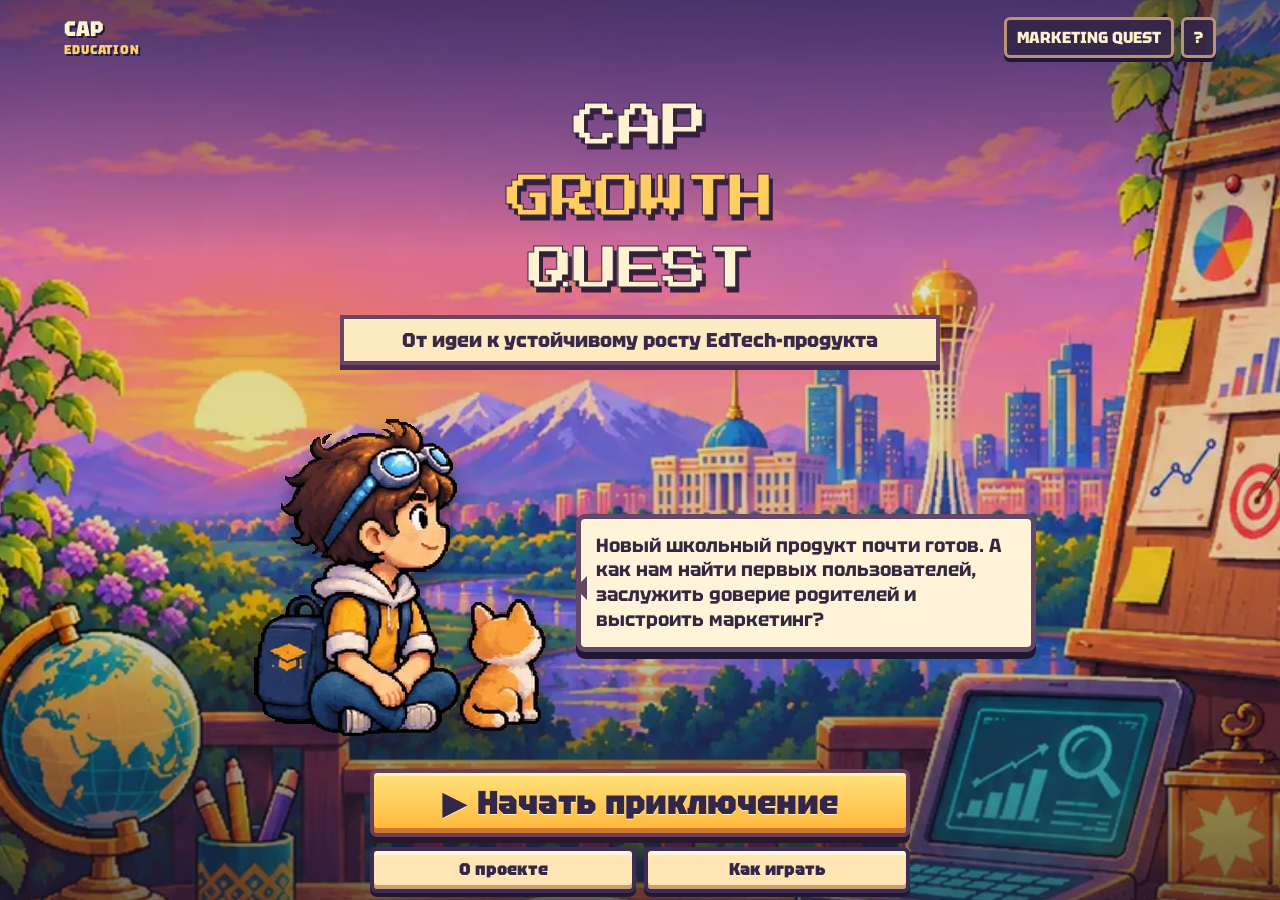
==== commit 84f94935: "Fix panoramic scroll bounds and show owner answer response in fixed upper speech bubble" ====
--- a/index.html
+++ b/index.html
@@ -414,7 +414,7 @@
     <div class="layout mission-layout">
       <header class="hud"><button class="hud-btn" data-menu>← Меню</button><span class="hud-title">01 / 06</span><div class="hud-tag">◈ <span data-coins>0</span></div></header>
       
-      <div class="activity"><div class="explore"><div class="explore-scroll" id="explore-scroll" tabindex="0" aria-label="Панорама исследовательской комнаты. На компьютере зажми левую кнопку мыши и тащи картинку; можно также использовать колесо мыши и стрелки. На телефоне проведи пальцем."><div class="explore-world" id="explore-world"><button class="clue" data-clue="parent" aria-label="Открыть масштабирование: глобус"></button><button class="clue" data-clue="market" aria-label="Открыть данные: аналитика"></button><button class="clue" data-clue="feedback" aria-label="Открыть влияние: город за окном"></button></div></div><button class="pan-arrow left" id="pan-left" type="button" aria-label="Прокрутить панораму влево" title="Листать влево">❮</button><button class="pan-arrow right" id="pan-right" type="button" aria-label="Прокрутить панораму вправо" title="Листать вправо">❯</button><div class="pan-bar" aria-hidden="true"><span id="pan-thumb"></span></div><div class="research-pan-help">↔ Листай панораму · нажимай на объекты</div></div></div>
+      <div class="activity"><div class="explore"><div class="explore-scroll" id="explore-scroll" tabindex="0" aria-label="Панорама исследовательской комнаты. На компьютере зажми левую кнопку мыши и тащи картинку; можно также использовать колесо мыши и стрелки. На телефоне проведи пальцем."><div class="explore-world" id="explore-world"><img class="explore-art" src="assets/scenes/research.webp" alt="" aria-hidden="true" draggable="false" decoding="async"/><button class="clue" data-clue="parent" aria-label="Открыть масштабирование: глобус"></button><button class="clue" data-clue="market" aria-label="Открыть данные: аналитика"></button><button class="clue" data-clue="feedback" aria-label="Открыть влияние: город за окном"></button></div></div><button class="pan-arrow left" id="pan-left" type="button" aria-label="Прокрутить панораму влево" title="Листать влево">❮</button><button class="pan-arrow right" id="pan-right" type="button" aria-label="Прокрутить панораму вправо" title="Листать вправо">❯</button><div class="pan-bar" aria-hidden="true"><span id="pan-thumb"></span></div><div class="research-pan-help">↔ Листай панораму · нажимай на объекты</div></div></div>
       <div class="spacer"></div>
       <div class="bottom-stack"><div class="research-nav"><button class="soft-btn research-back" type="button" data-menu>← Назад</button><button class="gold-btn" id="research-next" disabled>Открыто 0 из 3</button></div><div class="panel"><div class="dialog-title" id="research-status">Три опоры роста</div><p id="research-copy">Найди аналитическую доску, глобус и город за окном. Каждая находка раскроет часть будущего CAP.</p><div class="clue-chip-row" role="group" aria-label="Три опоры потенциала"><span class="clue-chip" data-chip="market"><span class="research-chip-symbol">▥</span> ДАННЫЕ</span><span class="clue-chip" data-chip="parent"><span class="research-chip-symbol">◎</span> МАСШТАБ</span><span class="clue-chip" data-chip="feedback"><span class="research-chip-symbol">✦</span> ВЛИЯНИЕ</span></div></div></div>
     <div class="chap-head"><div class="chapter-kicker">МИССИЯ 01 · ПОТЕНЦИАЛ CAP EDUCATION</div><h1 class="chapter-title">Открой потенциал CAP Education</h1><p>Три опоры роста CAP: данные, масштаб, влияние.</p><div class="mission-progress-meta"><span>МАРШРУТ РОСТА</span><strong>01 / 06</strong></div><div class="progress" data-progress></div></div>
@@ -454,8 +454,8 @@
 
 <div class="activity"><div class="owner-dialog">
 <div class="owner-status"><span class="owner-pulse"></span> STRATEGY INTERVIEW <span id="owner-counter">01 / 04</span></div>
-<div class="owner-host"><div class="owner-avatar"><picture><source srcset="assets/characters/hero-petting.webp" type="image/webp"><img src="assets/characters/hero-petting.gif" alt="Стратег с котом"/></picture></div><div class="owner-bubble"><strong>СТРАТЕГ CAP GROWTH</strong><p id="owner-talk">Привет! Вижу, вы изучили рынок и наметили стратегию. Расскажите, каким должен стать маркетинг CAP Education?</p></div></div>
-<div id="owner-question-panel"><div class="owner-question-id" id="owner-question-id"></div><h2 id="owner-question"></h2><div class="owner-options" id="owner-options" role="group" aria-label="Варианты ответов"></div><div id="owner-response" class="owner-response" hidden aria-live="polite"></div></div>
+<div class="owner-host"><div class="owner-avatar"><picture><source srcset="assets/characters/hero-petting.webp" type="image/webp"><img src="assets/characters/hero-petting.gif" alt="Стратег с котом"/></picture></div><div class="owner-bubble"><strong>СТРАТЕГ CAP GROWTH</strong><p id="owner-talk">Привет! Вижу, вы изучили рынок и наметили стратегию. Расскажите, каким должен стать маркетинг CAP Education?</p><div id="owner-response" class="owner-response" hidden role="status" aria-live="polite"></div></div></div>
+<div id="owner-question-panel"><div class="owner-question-id" id="owner-question-id"></div><h2 id="owner-question"></h2><div class="owner-options" id="owner-options" role="group" aria-label="Варианты ответов"></div></div>
 <div id="owner-summary" class="owner-summary" hidden><div class="owner-question-id">ПРОФИЛЬ СОБРАН · 4/4</div><h2>Ваши ориентиры для маркетинга</h2><div class="owner-recap" id="owner-recap"></div><p>В финале вы увидите, как выбранные приоритеты меняют план на первые 90 дней. Это мнение собственника, а не проверенные данные рынка.</p></div>
 <div class="owner-nav"><button class="owner-back" id="owner-back" type="button">← Предыдущий вопрос</button><button class="gold-btn owner-next" type="button" id="pilot-next" disabled>Выберите ответ</button></div>
 </div></div>
@@ -541,7 +541,7 @@
 <link rel="stylesheet" href="assets/css/retro-monitor.css?v=bba35fc"/>
 <link rel="stylesheet" href="assets/css/mobile-play.css?v=dc7506bd"/>
 <link rel="stylesheet" href="assets/css/crystal-strategy.css?v=two-three-5211"/>
-<link rel="stylesheet" href="assets/css/mission-layout.css?v=pipe-blueprint-12"/>
+<link rel="stylesheet" href="assets/css/mission-layout.css?v=pan-dialog-20261115"/>
 <script src="assets/js/founder-interview.js?v=7f7fa4"></script>
 <script src="assets/js/mobile-play.js?v=88b0d8ba"></script>
 <script src="assets/js/crystal-strategy.js?v=59338000"></script>
@@ -578,12 +578,16 @@
 const pan=$('#explore-scroll'),panLeft=$('#pan-left'),panRight=$('#pan-right');
 function panSize(){
  const world=$('#explore-world');
- const width=Math.max(pan.clientWidth*1.4,pan.clientHeight*1439/810);
- world.style.width=Math.max(0,Math.round(width))+'px';
+ // Preserve the artwork's native 1439:810 aspect ratio instead of creating
+ // 40% artificial extra width (which could reveal an unpainted dark strip).
+ const width=Math.max(pan.clientWidth,pan.clientHeight*1439/810);
+ const px=Math.max(0,Math.ceil(width))+'px';
+ if(world.style.width!==px)world.style.width=px;
 }
 function panUpdate(){
  panSize();
  const max=Math.max(0,pan.scrollWidth-pan.clientWidth);
+ if(pan.scrollLeft>max)pan.scrollLeft=max;
  const ratio=Math.min(1,pan.clientWidth/Math.max(1,pan.scrollWidth));
  $('#pan-thumb').style.width=Math.max(12,ratio*100)+'%';
  $('#pan-thumb').style.left=(max?((100-ratio*100)*pan.scrollLeft/max):0)+'%';
@@ -592,7 +596,11 @@
 }
 function movePan(direction){
  panEngaged=true;
- pan.scrollBy({left:direction*Math.max(140,pan.clientWidth*.68),behavior:'smooth'});
+ panSize();
+ const max=Math.max(0,pan.scrollWidth-pan.clientWidth);
+ const step=Math.max(110,pan.clientWidth*.68);
+ const target=Math.min(max,Math.max(0,pan.scrollLeft+direction*step));
+ pan.scrollTo({left:target,behavior:'smooth'});
 }
 panLeft.addEventListener('click',()=>movePan(-1));
 panRight.addEventListener('click',()=>movePan(1));
